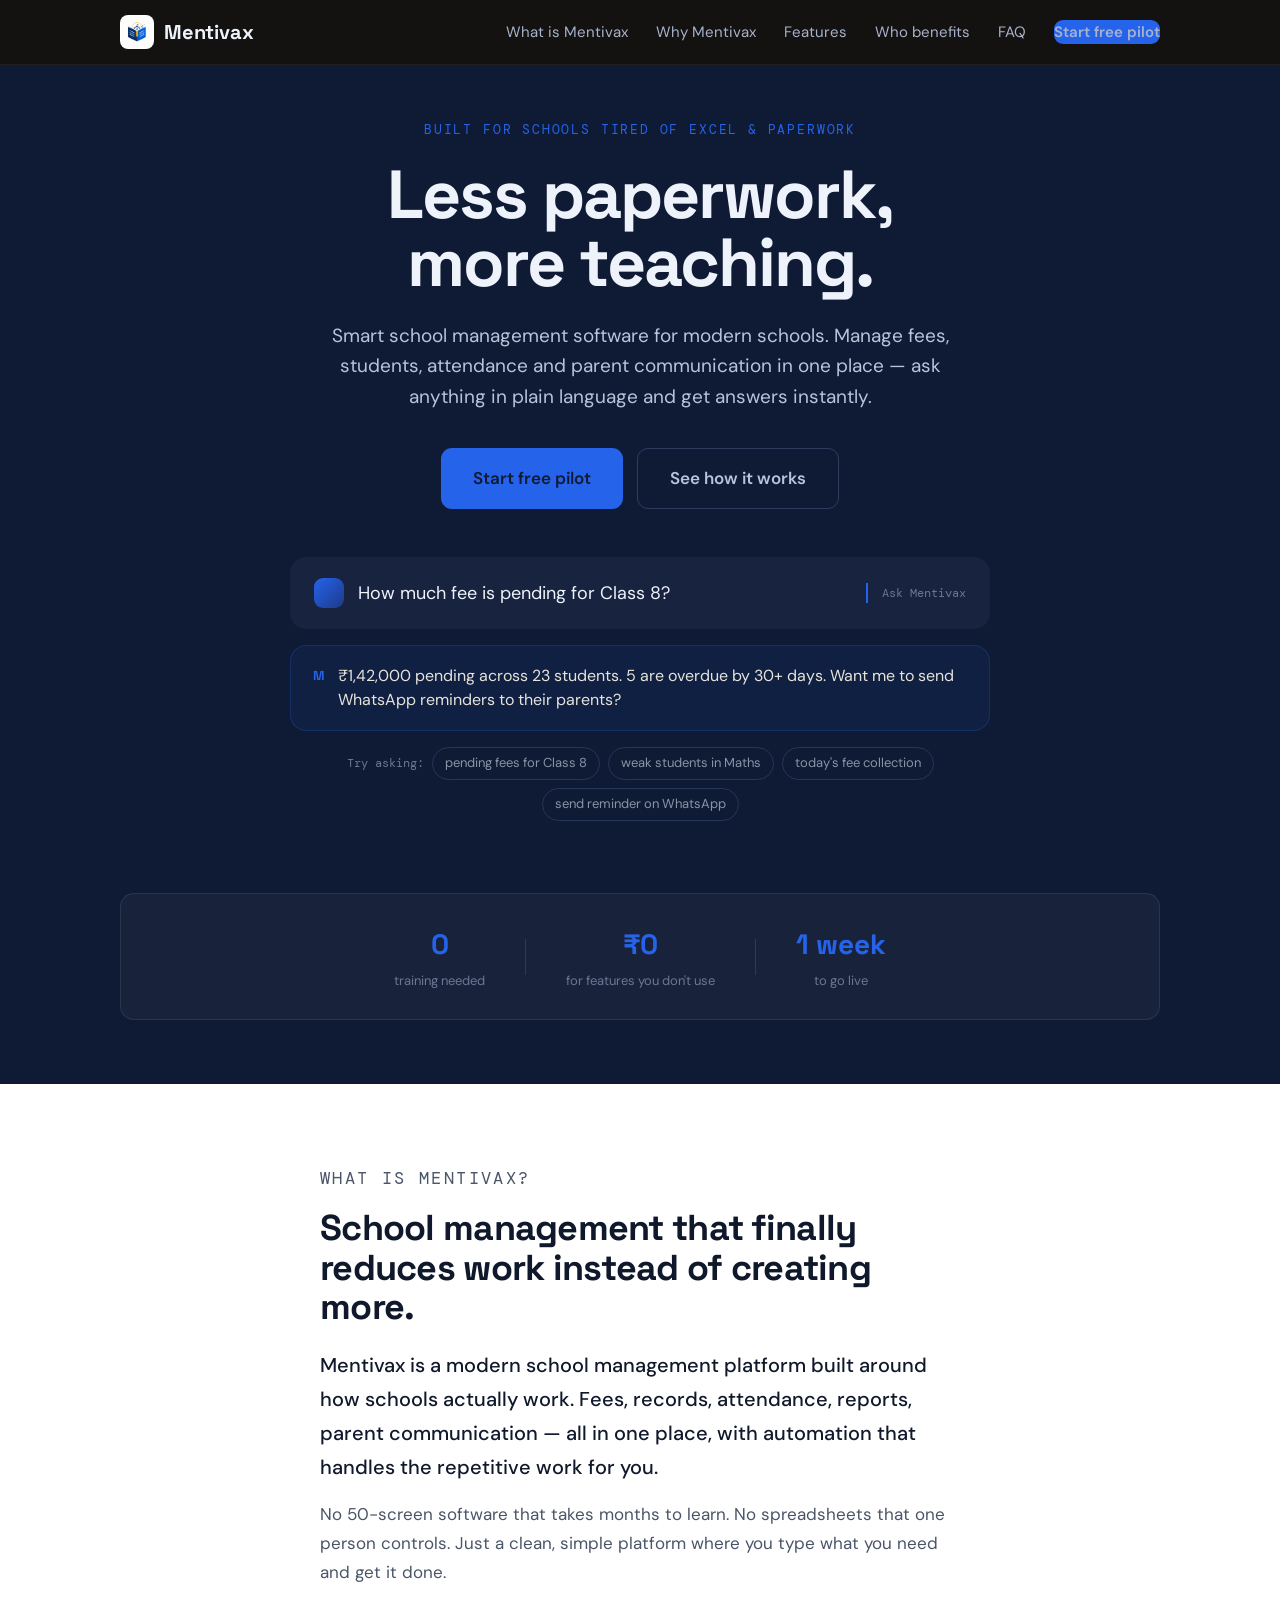
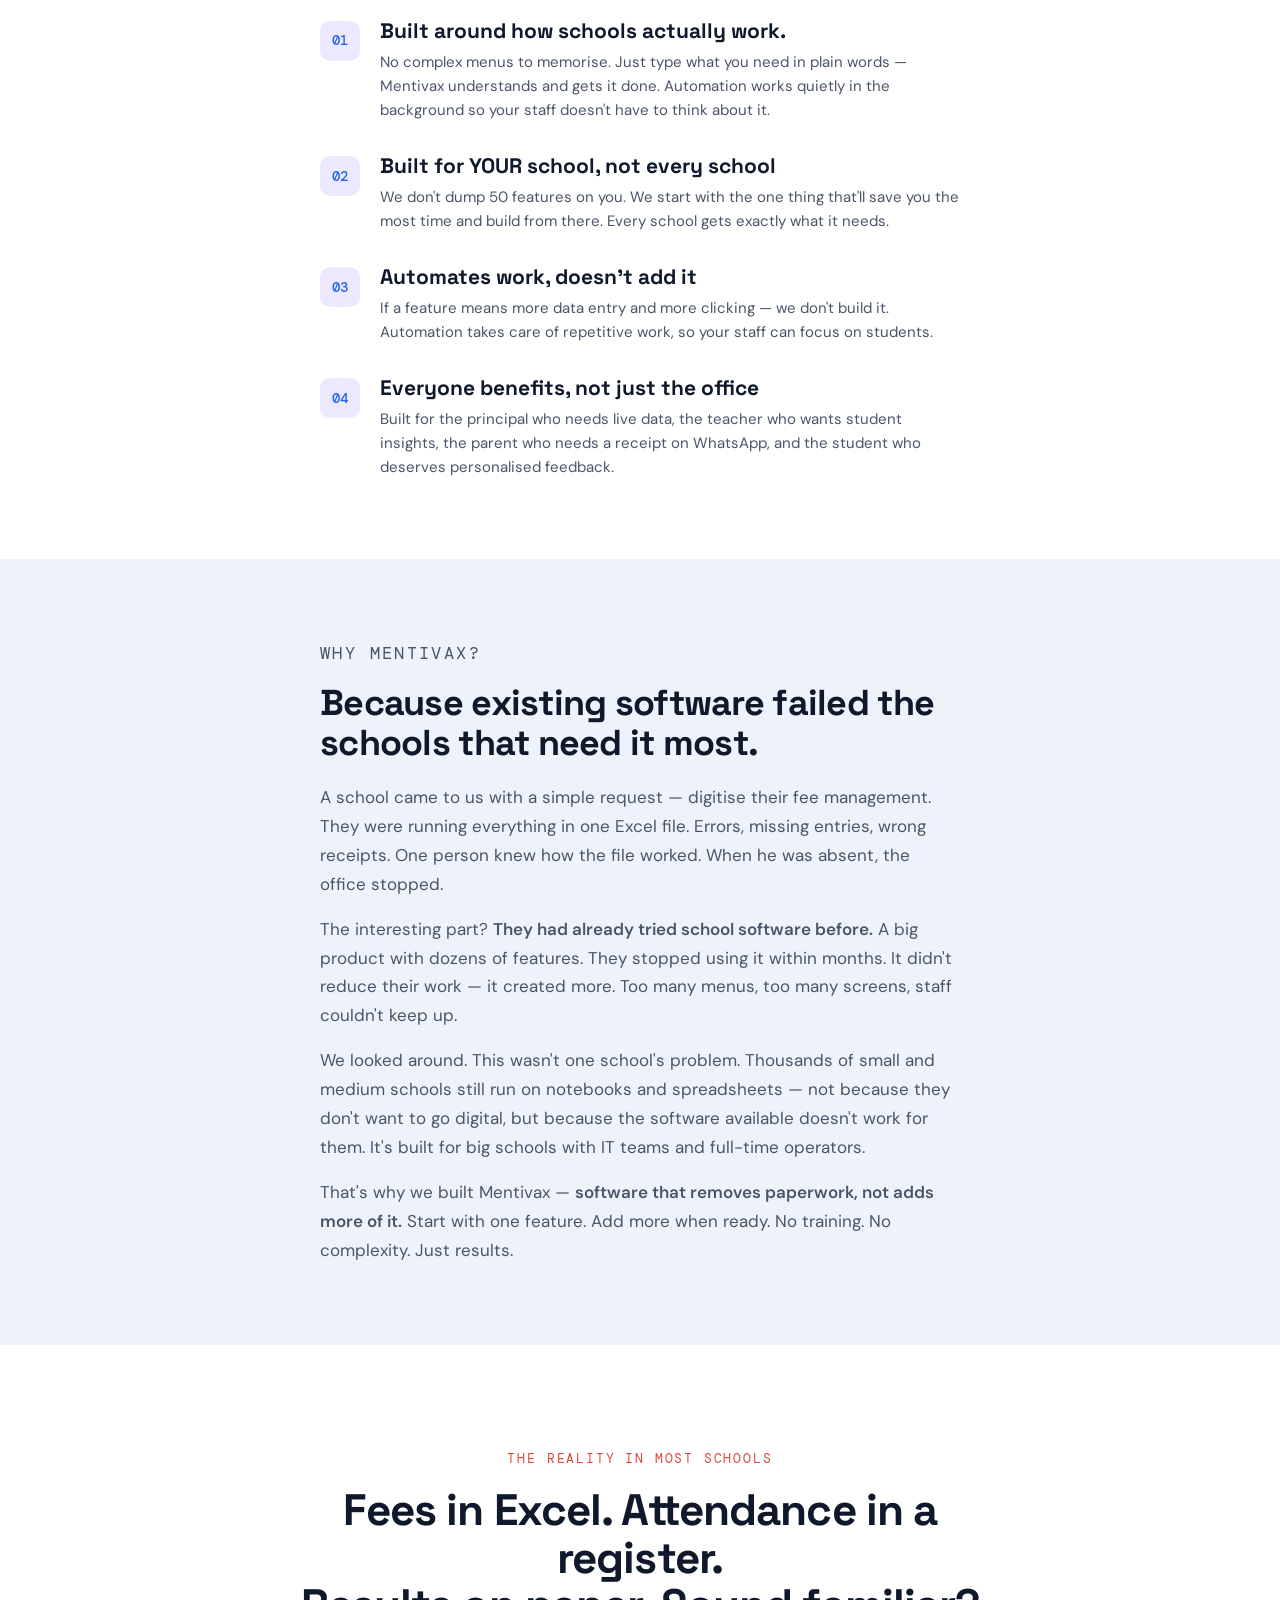
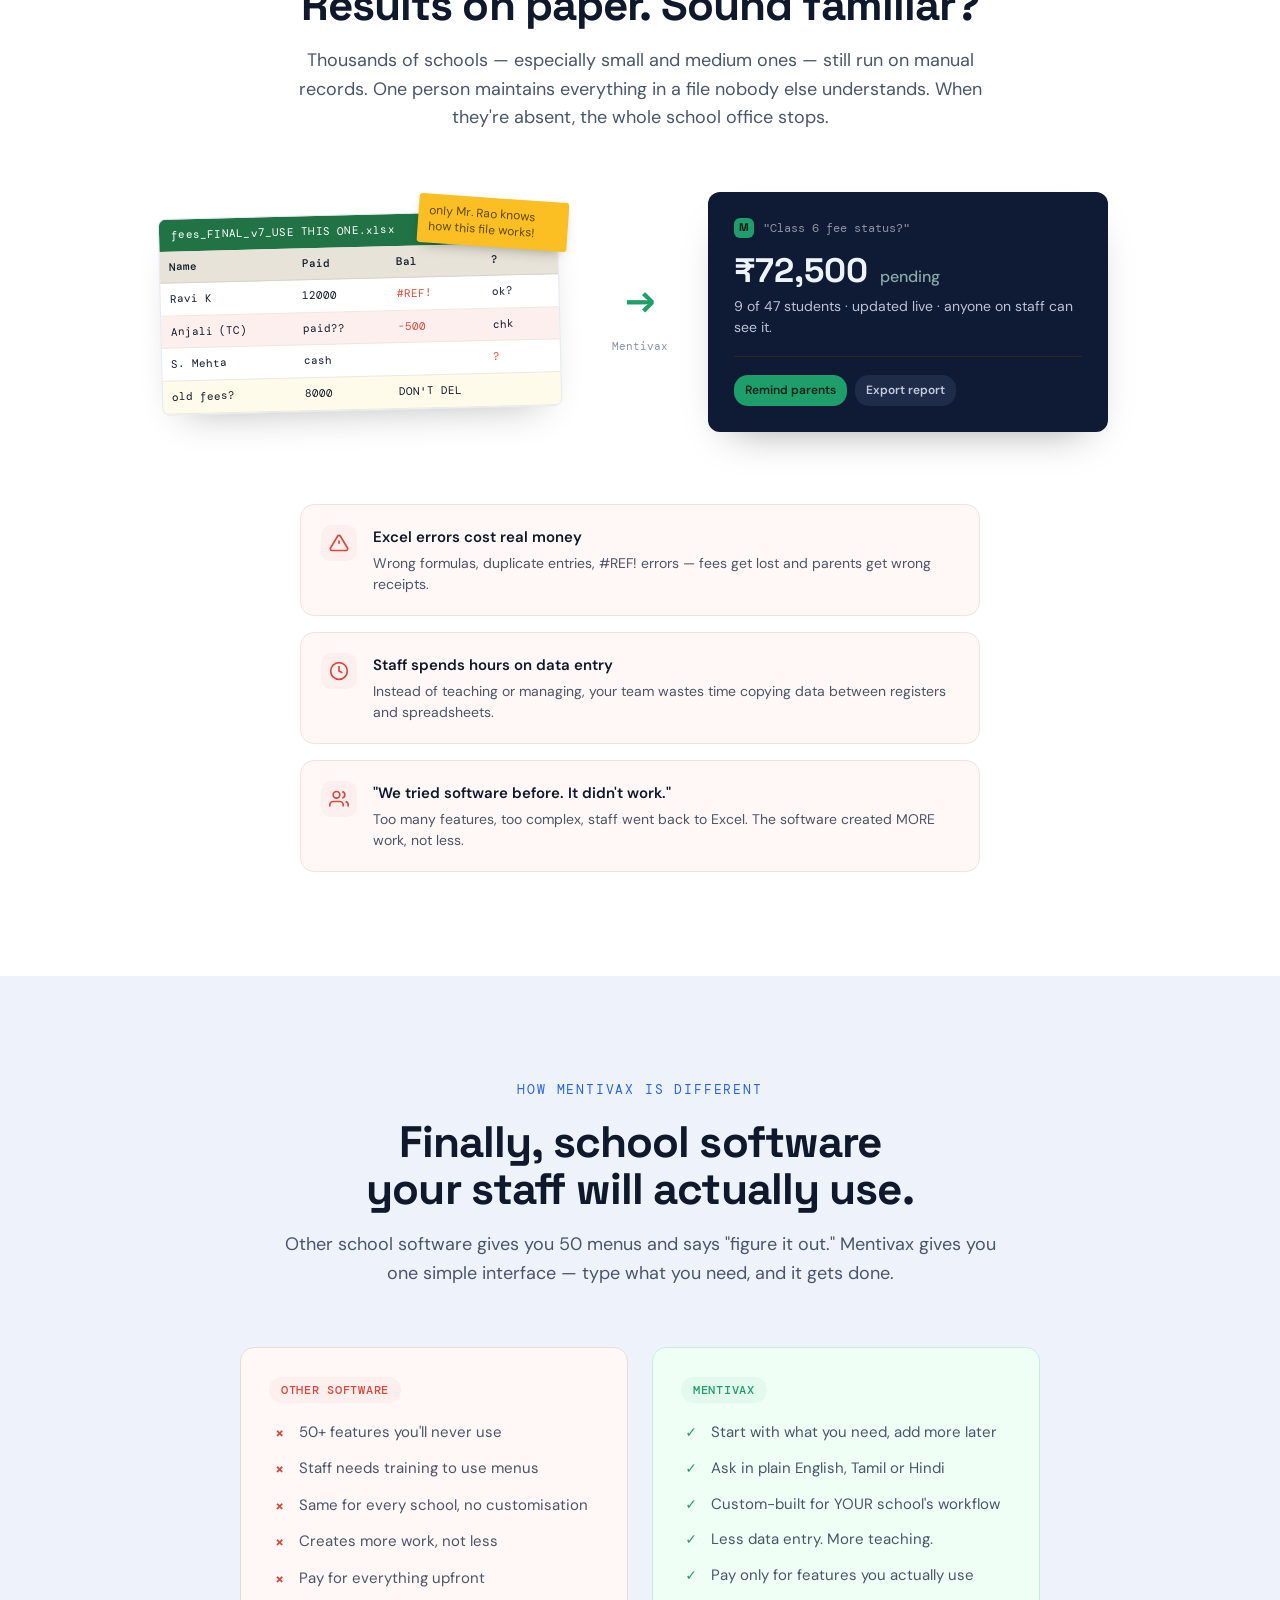
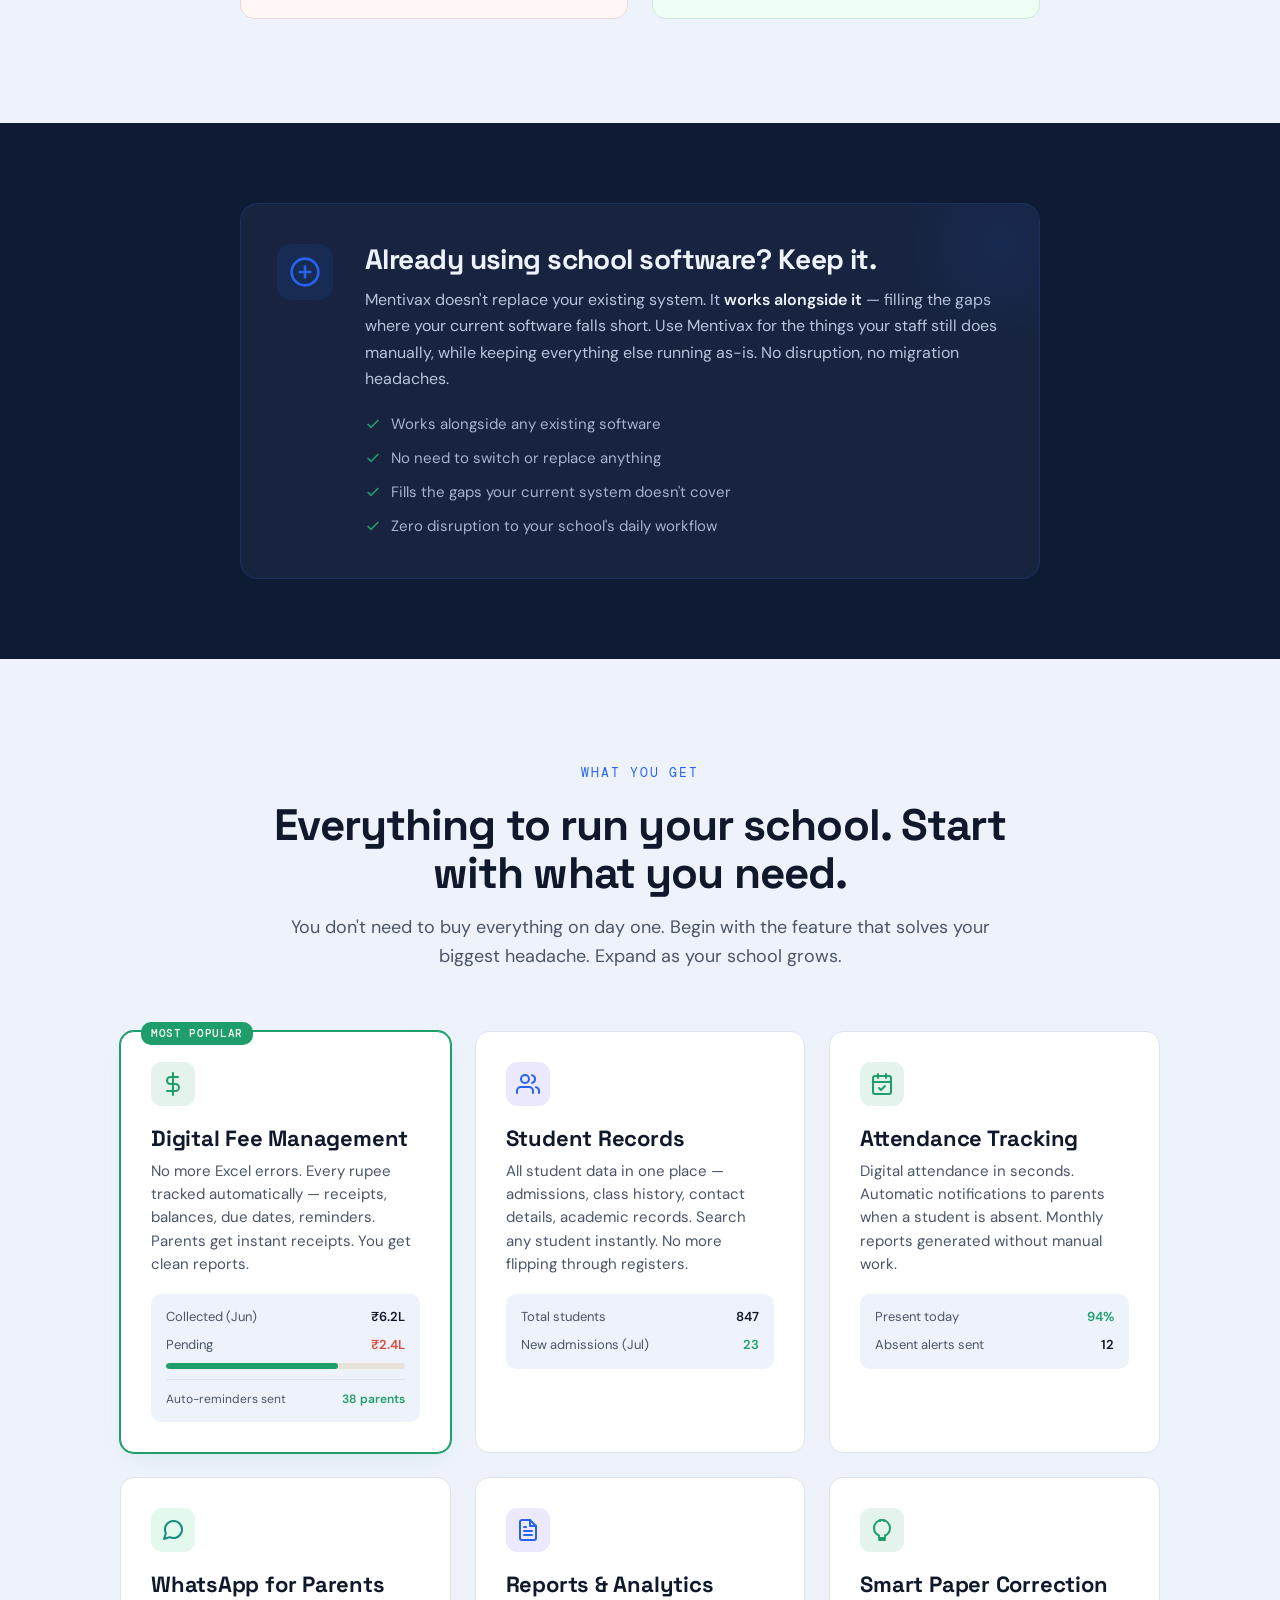
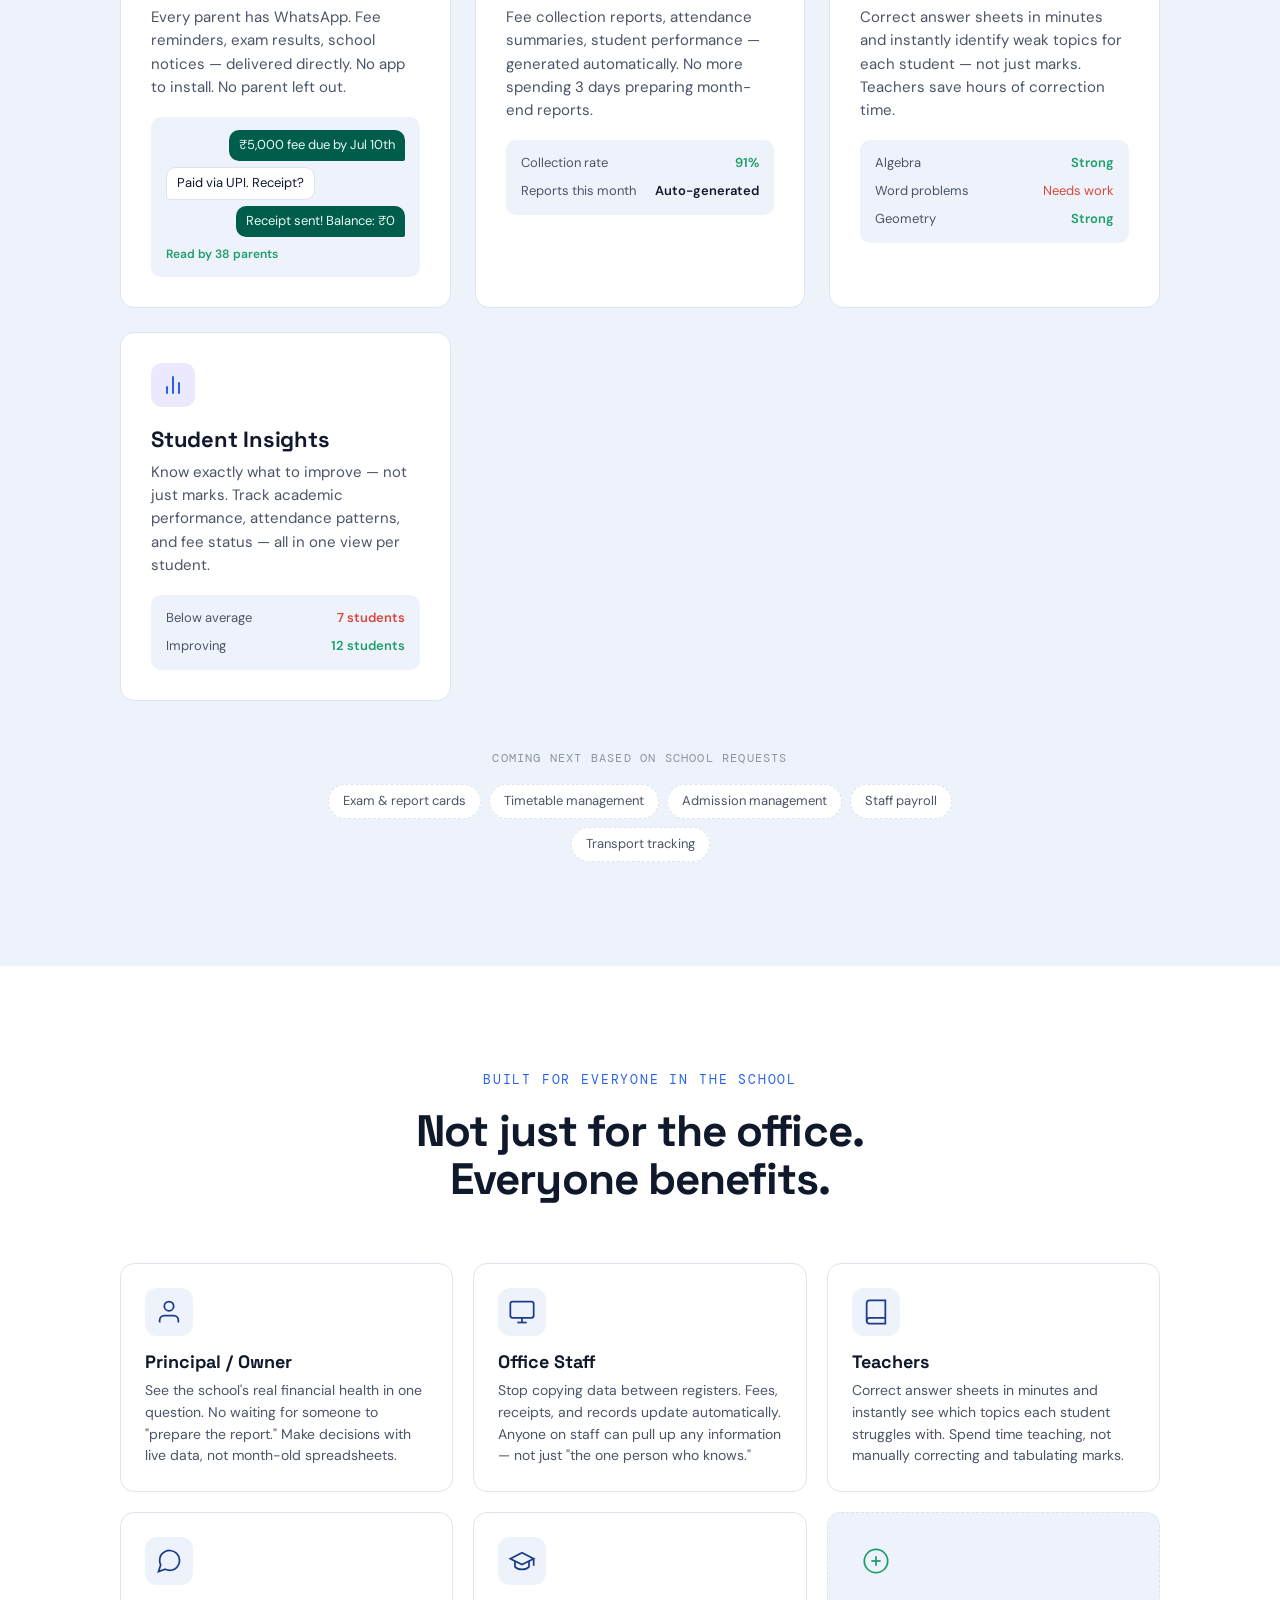
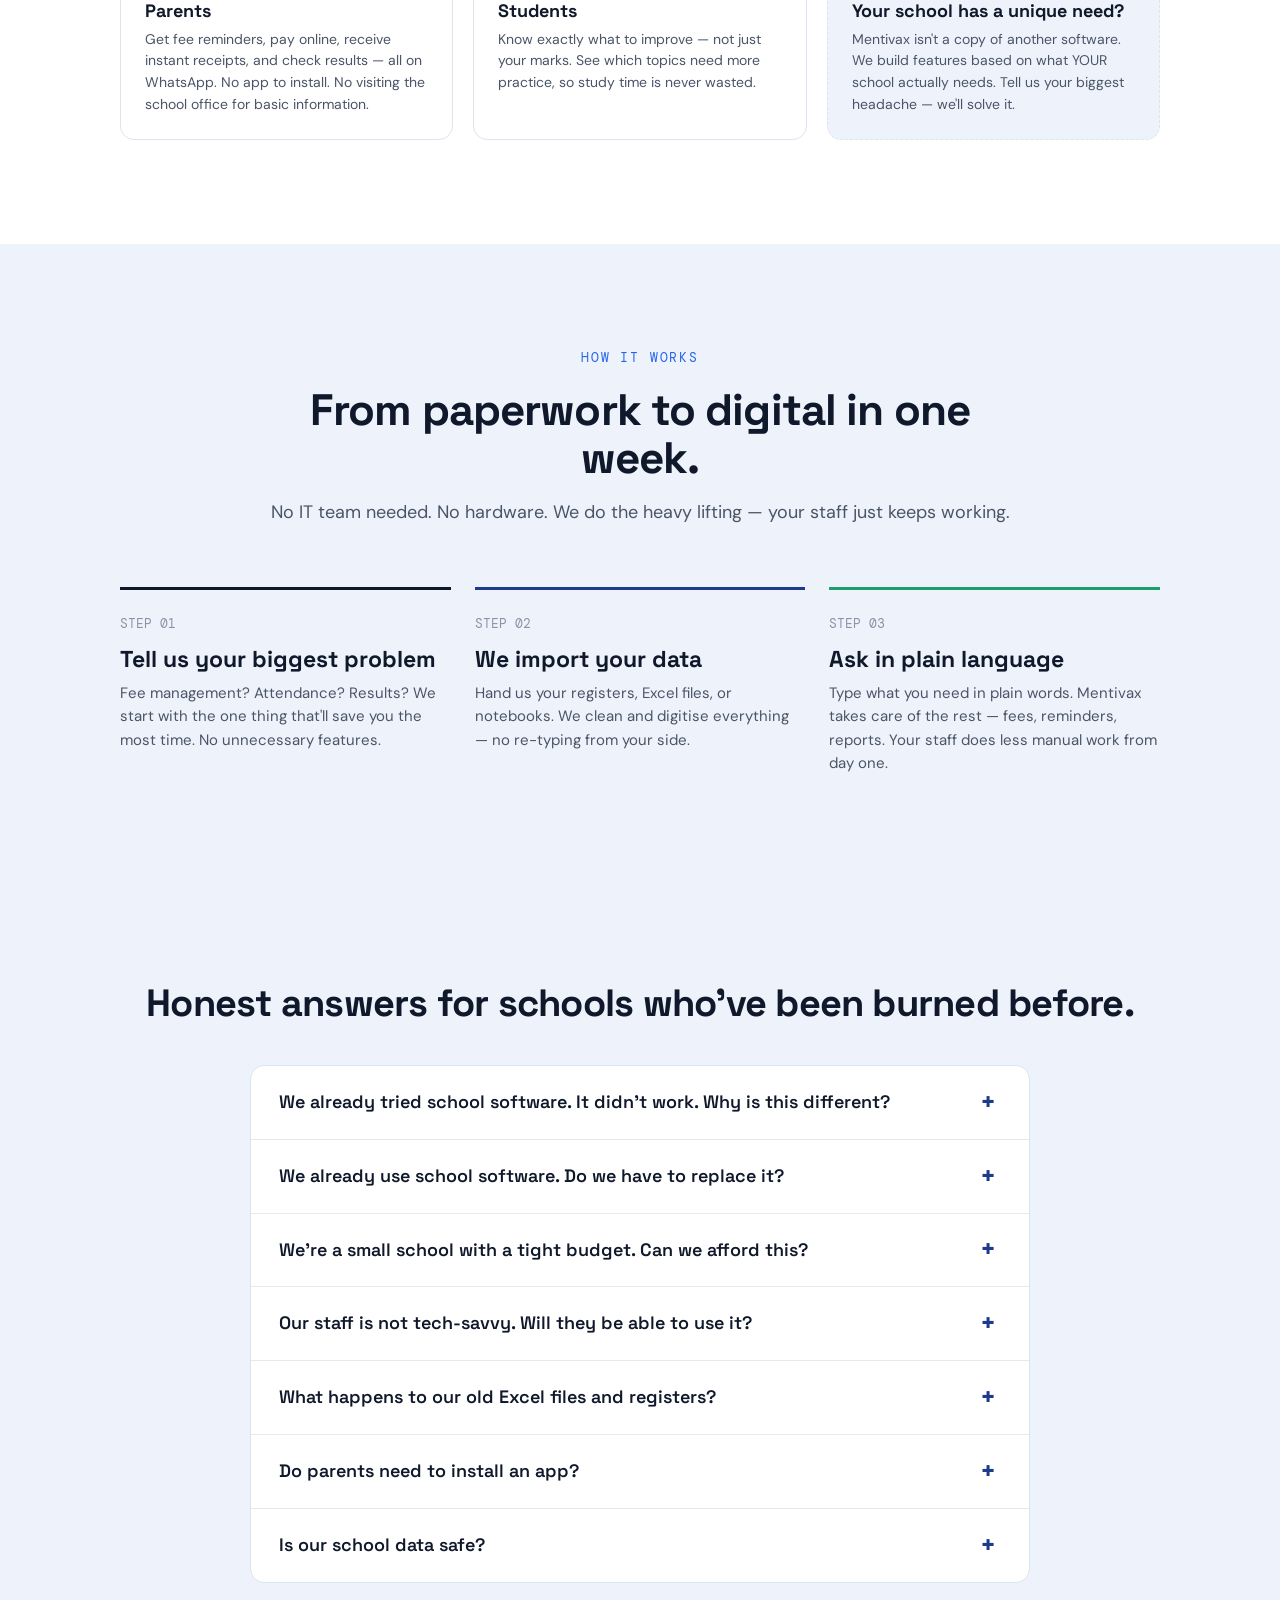
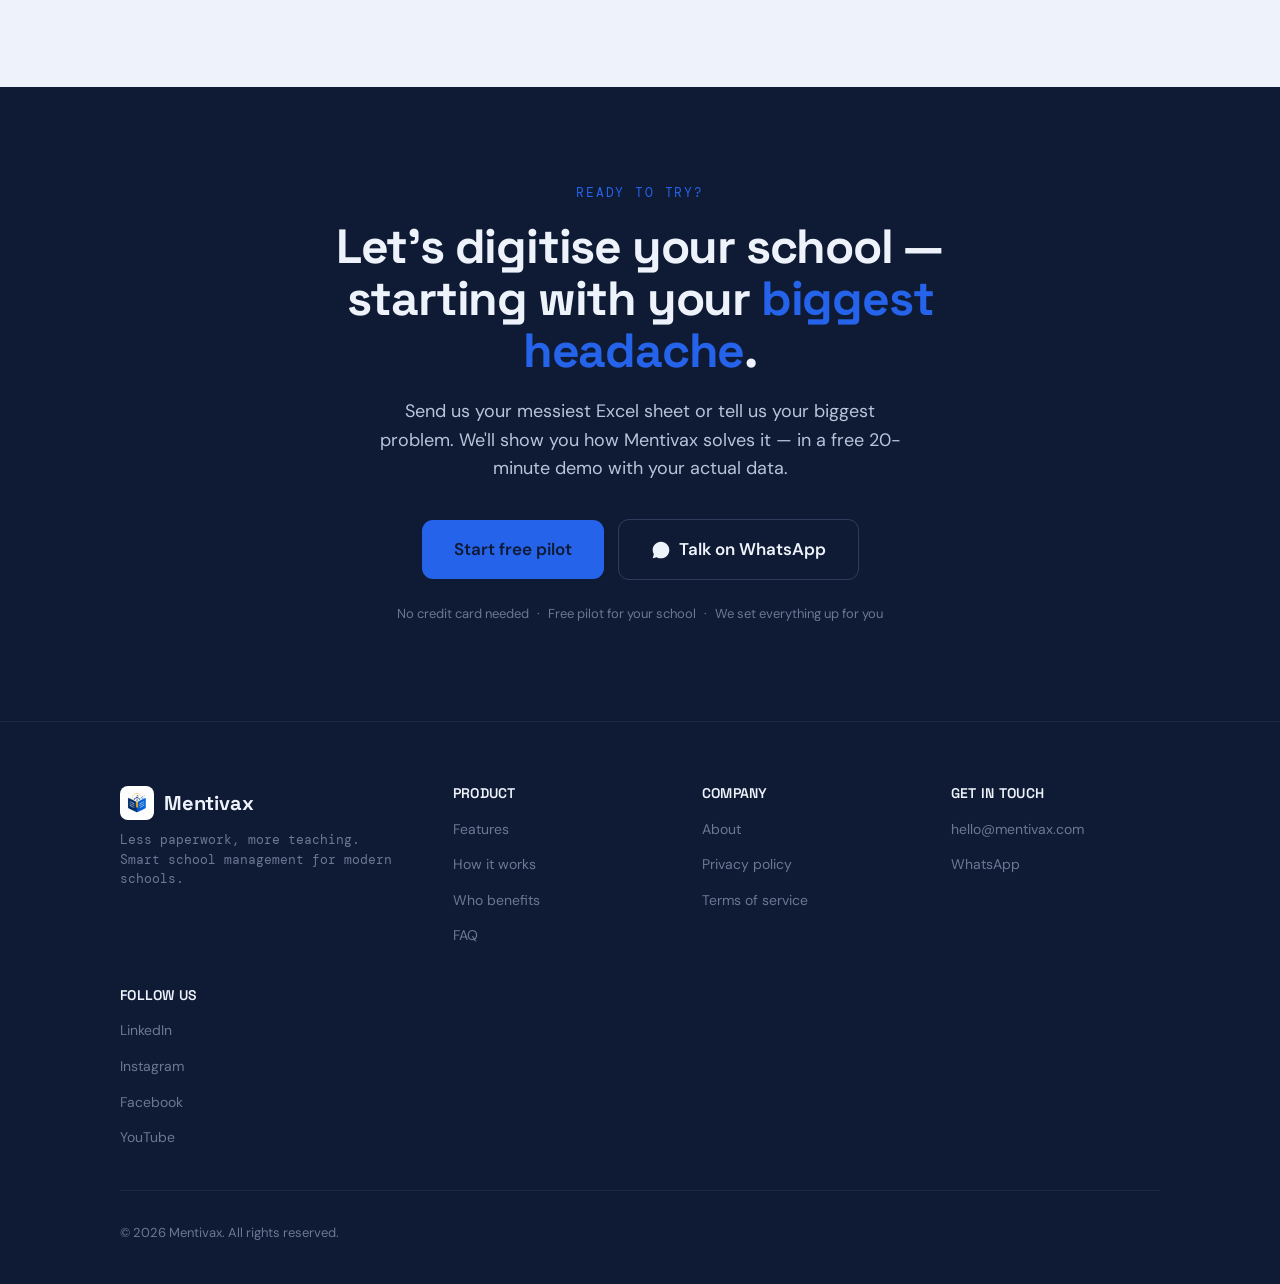
==== index.html @ 003d596d "Rebrand to blue/amber logo + "Less paperwork, more teaching" tagline - Add new open-book logo (heade" ====
<!DOCTYPE html>
<html lang="en">
<head>
  <!-- Google tag (gtag.js) -->
  <script async src="https://www.googletagmanager.com/gtag/js?id=G-EMW6KZXQJM"></script>
  <script>
    window.dataLayer = window.dataLayer || [];
    function gtag(){dataLayer.push(arguments);}
    gtag('js', new Date());

    gtag('config', 'G-EMW6KZXQJM');
  </script>
  <meta charset="utf-8">
  <meta name="viewport" content="width=device-width, initial-scale=1">
  <title>Mentivax — Less Paperwork, More Teaching | Smart School Management Software</title>
  <meta name="description" content="Mentivax is a school management platform designed for schools with 100–2,000 students. Manage fees, student records, attendance, reports and parent communication from one place — with smart automation that saves your staff hours every week.">
  <meta name="keywords" content="school management software, school fee management software, school management platform, digital school records, school ERP, WhatsApp school communication, school administration software, small school software, school fees tracking, student records management">
  <meta name="author" content="Mentivax">
  <meta name="robots" content="index, follow">
  <link rel="canonical" href="https://www.mentivax.com/">

  <!-- Open Graph -->
  <meta property="og:type" content="website">
  <meta property="og:url" content="https://www.mentivax.com/">
  <meta property="og:title" content="Mentivax — Less Paperwork, More Teaching">
  <meta property="og:description" content="Smart school management software for modern schools. Manage fees, records, attendance, reports and parent communication from one place — automation saves your staff hours every week.">
  <meta property="og:image" content="https://www.mentivax.com/images/og-image.png">
  <meta property="og:image:width" content="1200">
  <meta property="og:image:height" content="600">
  <meta property="og:site_name" content="Mentivax">
  <meta property="og:locale" content="en_US">

  <!-- Twitter Card -->
  <meta name="twitter:card" content="summary_large_image">
  <meta name="twitter:title" content="Mentivax — Less Paperwork, More Teaching">
  <meta name="twitter:description" content="Smart school management software for modern schools. Fees, records, attendance &amp; parent communication in one place.">
  <meta name="twitter:image" content="https://www.mentivax.com/images/og-image.png">

  <!-- Favicon -->
  <link rel="icon" type="image/svg+xml" href="/images/favicon.svg">
  <link rel="icon" type="image/png" sizes="32x32" href="/images/favicon-32.png">
  <link rel="apple-touch-icon" sizes="180x180" href="/images/apple-touch-icon.png">

  <!-- PWA -->
  <meta name="theme-color" content="#0F1B34">
  <link rel="manifest" href="/manifest.json">

  <!-- Preconnect to font CDN -->
  <link rel="preconnect" href="https://fonts.googleapis.com">
  <link rel="preconnect" href="https://fonts.gstatic.com" crossorigin>
  <link href="https://fonts.googleapis.com/css2?family=DM+Mono:wght@400;500&family=DM+Sans:wght@400;500;600;700&family=Space+Grotesk:wght@400;500;600;700&display=swap" rel="stylesheet">

  <!-- Styles -->
  <link rel="stylesheet" href="/css/style.css">

  <!-- Structured Data -->
  <script type="application/ld+json">
  {
    "@context": "https://schema.org",
    "@type": "SoftwareApplication",
    "name": "Mentivax",
    "description": "School management platform designed for growing schools. Manage fees, student records, attendance, reports and parent communication from one place with intelligent automation.",
    "applicationCategory": "EducationalApplication",
    "operatingSystem": "Web",
    "offers": {
      "@type": "Offer",
      "price": "0",
      "priceCurrency": "INR",
      "description": "Free pilot for your school"
    },
    "author": { "@id": "https://www.mentivax.com/#organization" },
    "publisher": { "@id": "https://www.mentivax.com/#organization" },
    "audience": {
      "@type": "EducationalAudience",
      "educationalRole": "administrator"
    },
    "featureList": [
      "Digital fee management",
      "Student records management",
      "Attendance tracking",
      "WhatsApp parent communication",
      "Reports and analytics",
      "Smart paper correction",
      "Student performance insights"
    ]
  }
  </script>
  <script type="application/ld+json">
  {
    "@context": "https://schema.org",
    "@type": "FAQPage",
    "mainEntity": [
      {
        "@type": "Question",
        "name": "We already tried school software before. It didn't work. Why is Mentivax different?",
        "acceptedAnswer": {
          "@type": "Answer",
          "text": "Most school software dumps 50 features on you and expects your staff to learn menus. Mentivax is built around simplicity — type what you need in plain words and get it done. No training manuals, no clicking through 10 screens. And you only pay for what you actually use."
        }
      },
      {
        "@type": "Question",
        "name": "We already use school software. Do we have to replace it?",
        "acceptedAnswer": {
          "@type": "Answer",
          "text": "No. Mentivax works alongside your existing software. You don't have to switch or replace anything. Mentivax fills the gaps — the tasks your staff still does manually, the reports that take hours, the reminders nobody sends on time. Zero disruption."
        }
      },
      {
        "@type": "Question",
        "name": "We are a small school with a low budget. Can we afford this?",
        "acceptedAnswer": {
          "@type": "Answer",
          "text": "Mentivax is built for small and medium schools. We don't charge for features you don't need. Start with just fee management, and add more only when you're ready. We'll work within your budget."
        }
      },
      {
        "@type": "Question",
        "name": "Our staff is not tech-savvy. Will they be able to use it?",
        "acceptedAnswer": {
          "@type": "Answer",
          "text": "If they can type a WhatsApp message, they can use Mentivax. There are no menus to memorise, no complex screens. Just type your question and get the answer. It's that simple."
        }
      },
      {
        "@type": "Question",
        "name": "What happens to our old Excel files and registers?",
        "acceptedAnswer": {
          "@type": "Answer",
          "text": "We import everything for you — fees, student records, marks. You don't re-type anything. Your old data is cleaned up and ready from day one."
        }
      },
      {
        "@type": "Question",
        "name": "Do parents need to install an app?",
        "acceptedAnswer": {
          "@type": "Answer",
          "text": "No. Parents receive everything — fee reminders, results, notices — directly on WhatsApp. No app download needed. Works on any phone."
        }
      },
      {
        "@type": "Question",
        "name": "Is our school data safe?",
        "acceptedAnswer": {
          "@type": "Answer",
          "text": "Yes. Your data is encrypted and backed up daily. Only your authorised staff can access it. It's far safer than an Excel file sitting on one person's laptop."
        }
      }
    ]
  }
  </script>
  <script type="application/ld+json">
  {
    "@context": "https://schema.org",
    "@type": "Organization",
    "@id": "https://www.mentivax.com/#organization",
    "name": "Mentivax",
    "alternateName": "Mentivax School Management",
    "legalName": "Mentivax",
    "url": "https://www.mentivax.com/",
    "logo": {
      "@type": "ImageObject",
      "url": "https://www.mentivax.com/images/icon-512.png",
      "width": 512,
      "height": 512
    },
    "image": "https://www.mentivax.com/images/og-image.png",
    "description": "Mentivax is a school management software company. Mentivax is not a medicine, drug or vaccine. It is a technology platform that helps schools manage fees, student records, attendance, reports and parent communication in one place with smart automation.",
    "email": "hello@mentivax.com",
    "foundingDate": "2025",
    "knowsAbout": [
      "School management software",
      "School fee management",
      "Student records management",
      "Education technology",
      "School administration"
    ],
    "areaServed": {
      "@type": "Country",
      "name": "India"
    },
    "contactPoint": {
      "@type": "ContactPoint",
      "email": "hello@mentivax.com",
      "contactType": "customer support",
      "availableLanguage": ["English", "Hindi", "Tamil"]
    },
    "sameAs": [
      "https://www.linkedin.com/company/mentivax/",
      "https://www.facebook.com/mentivax",
      "https://www.instagram.com/mentivax",
      "https://www.youtube.com/@mentivaxschools"
    ]
  }
  </script>
  <script type="application/ld+json">
  {
    "@context": "https://schema.org",
    "@type": "WebSite",
    "@id": "https://www.mentivax.com/#website",
    "url": "https://www.mentivax.com/",
    "name": "Mentivax",
    "description": "School management platform for growing schools — fees, records, attendance, reports and parent communication.",
    "publisher": { "@id": "https://www.mentivax.com/#organization" },
    "inLanguage": "en"
  }
  </script>
</head>
<body>
  <a href="#hero" class="skip-link">Skip to content</a>

  <!-- HEADER / NAV -->
  <header class="site-header" id="header">
    <div class="container header-inner">
      <a href="/" class="logo" aria-label="Mentivax home">
        <img src="/images/logo.png" alt="" class="logo-img" width="34" height="34" aria-hidden="true">
        <span class="logo-text">Mentivax</span>
      </a>
      <button class="mobile-menu-btn" id="menuBtn" aria-label="Open menu" aria-expanded="false" aria-controls="mainNav">
        <span></span><span></span><span></span>
      </button>
      <nav class="main-nav" id="mainNav" aria-label="Main navigation">
        <ul>
          <li><a href="#what-is-mentivax">What is Mentivax</a></li>
          <li><a href="#why-mentivax">Why Mentivax</a></li>
          <li><a href="#features">Features</a></li>
          <li><a href="#who-benefits">Who benefits</a></li>
          <li><a href="#faq">FAQ</a></li>
          <li><a href="#cta" class="btn btn-primary btn-sm">Start free pilot</a></li>
        </ul>
      </nav>
    </div>
  </header>

  <main>

    <!-- ==================== HERO ==================== -->
    <section class="hero" id="hero">
      <div class="container">
        <div class="hero-content">
          <p class="section-label hero-label">Built for schools tired of Excel &amp; paperwork</p>
          <h1 class="hero-title">Less paperwork,<br>more teaching.</h1>
          <p class="hero-subtitle">Smart school management software for modern schools. Manage fees, students, attendance and parent communication in one place — ask anything in plain language and get answers instantly.</p>
          <div class="hero-ctas">
            <a href="#cta" class="btn btn-primary btn-lg">Start free pilot</a>
            <a href="#what-is-mentivax" class="btn btn-outline-hero btn-lg">See how it works</a>
          </div>
        </div>

        <!-- Interactive Command Bar -->
        <div class="command-bar-wrap">
          <div class="command-bar" aria-live="polite">
            <span class="command-bar-icon" aria-hidden="true"></span>
            <span class="command-bar-text" id="commandQuestion"></span>
            <span class="command-bar-caret" aria-hidden="true"></span>
            <span class="command-bar-hint" aria-hidden="true">Ask Mentivax</span>
          </div>
          <div class="command-answer" aria-live="polite">
            <span class="command-answer-icon" aria-hidden="true">M</span>
            <span class="command-answer-text" id="commandAnswer"></span>
          </div>
          <div class="command-tags">
            <span class="command-tags-label">Try asking:</span>
            <span class="tag">pending fees for Class 8</span>
            <span class="tag">weak students in Maths</span>
            <span class="tag">today's fee collection</span>
            <span class="tag">send reminder on WhatsApp</span>
          </div>
        </div>

        <!-- Trust Indicators -->
        <div class="trust-bar">
          <div class="trust-item">
            <span class="trust-number">0</span>
            <span class="trust-label">training needed</span>
          </div>
          <div class="trust-divider"></div>
          <div class="trust-item">
            <span class="trust-number">&#8377;0</span>
            <span class="trust-label">for features you don't use</span>
          </div>
          <div class="trust-divider"></div>
          <div class="trust-item">
            <span class="trust-number">1 week</span>
            <span class="trust-label">to go live</span>
          </div>
        </div>
      </div>
    </section>

    <!-- ==================== WHAT IS MENTIVAX ==================== -->
    <section class="about-section" id="what-is-mentivax">
      <div class="container about-container">
        <div class="about-block reveal">
          <p class="section-label">What is Mentivax?</p>
          <h2 class="about-heading">School management that finally reduces work instead of creating more.</h2>
          <p class="about-lead">Mentivax is a modern school management platform built around how schools actually work. Fees, records, attendance, reports, parent communication — all in one place, with automation that handles the repetitive work for you.</p>
          <p>No 50-screen software that takes months to learn. No spreadsheets that one person controls. Just a clean, simple platform where you type what you need and get it done.</p>

          <div class="about-principles">
            <div class="principle">
              <div class="principle-number">01</div>
              <div>
                <h3>Built around how schools actually work.</h3>
                <p>No complex menus to memorise. Just type what you need in plain words — Mentivax understands and gets it done. Automation works quietly in the background so your staff doesn't have to think about it.</p>
              </div>
            </div>
            <div class="principle">
              <div class="principle-number">02</div>
              <div>
                <h3>Built for YOUR school, not every school</h3>
                <p>We don't dump 50 features on you. We start with the one thing that'll save you the most time and build from there. Every school gets exactly what it needs.</p>
              </div>
            </div>
            <div class="principle">
              <div class="principle-number">03</div>
              <div>
                <h3>Automates work, doesn't add it</h3>
                <p>If a feature means more data entry and more clicking — we don't build it. Automation takes care of repetitive work, so your staff can focus on students.</p>
              </div>
            </div>
            <div class="principle">
              <div class="principle-number">04</div>
              <div>
                <h3>Everyone benefits, not just the office</h3>
                <p>Built for the principal who needs live data, the teacher who wants student insights, the parent who needs a receipt on WhatsApp, and the student who deserves personalised feedback.</p>
              </div>
            </div>
          </div>
        </div>
      </div>
    </section>

    <!-- ==================== WHY MENTIVAX ==================== -->
    <section class="why-mentivax" id="why-mentivax">
      <div class="container about-container">
        <div class="about-block reveal">
          <p class="section-label section-label--red">Why Mentivax?</p>
          <h2 class="about-heading">Because existing software failed the schools that need it most.</h2>
          <p>A school came to us with a simple request — digitise their fee management. They were running everything in one Excel file. Errors, missing entries, wrong receipts. One person knew how the file worked. When he was absent, the office stopped.</p>
          <p>The interesting part? <strong>They had already tried school software before.</strong> A big product with dozens of features. They stopped using it within months. It didn't reduce their work — it created more. Too many menus, too many screens, staff couldn't keep up.</p>
          <p>We looked around. This wasn't one school's problem. Thousands of small and medium schools still run on notebooks and spreadsheets — not because they don't want to go digital, but because the software available doesn't work for them. It's built for big schools with IT teams and full-time operators.</p>
          <p>That's why we built Mentivax — <strong>software that removes paperwork, not adds more of it.</strong> Start with one feature. Add more when ready. No training. No complexity. Just results.</p>
        </div>
      </div>
    </section>

    <!-- ==================== PROBLEM ==================== -->
    <section class="problem" id="problem">
      <div class="container">
        <div class="section-header">
          <p class="section-label section-label--red">The reality in most schools</p>
          <h2 class="section-title">Fees in Excel. Attendance in a register.<br class="hide-mobile"> Results on paper. Sound familiar?</h2>
          <p class="section-desc">Thousands of schools — especially small and medium ones — still run on manual records. One person maintains everything in a file nobody else understands. When they're absent, the whole school office stops.</p>
        </div>

        <div class="problem-comparison">
          <!-- Before: Messy spreadsheet -->
          <div class="problem-before">
            <div class="spreadsheet">
              <div class="spreadsheet-header">fees_FINAL_v7_USE THIS ONE.xlsx</div>
              <div class="spreadsheet-grid">
                <div class="spreadsheet-row spreadsheet-row--head">
                  <span>Name</span><span>Paid</span><span>Bal</span><span>?</span>
                </div>
                <div class="spreadsheet-row">
                  <span>Ravi K</span><span>12000</span><span class="text-red">#REF!</span><span>ok?</span>
                </div>
                <div class="spreadsheet-row spreadsheet-row--error">
                  <span>Anjali (TC)</span><span>paid??</span><span class="text-red">-500</span><span>chk</span>
                </div>
                <div class="spreadsheet-row">
                  <span>S. Mehta</span><span>cash</span><span></span><span class="text-red">?</span>
                </div>
                <div class="spreadsheet-row spreadsheet-row--warn">
                  <span>old fees?</span><span>8000</span><span>DON'T DEL</span><span></span>
                </div>
              </div>
            </div>
            <div class="sticky-note" aria-hidden="true">only Mr.&nbsp;Rao knows how this file works!</div>
          </div>

          <!-- Arrow -->
          <div class="problem-arrow" aria-hidden="true">
            <span class="arrow-icon">&rarr;</span>
            <span class="arrow-label">Mentivax</span>
          </div>

          <!-- After: Mentivax -->
          <div class="problem-after">
            <div class="mentivax-card">
              <div class="mentivax-card-q">
                <span class="mentivax-card-icon" aria-hidden="true">M</span>
                <span>"Class 6 fee status?"</span>
              </div>
              <div class="mentivax-card-amount">
                <span class="amount">&#8377;72,500</span>
                <span class="amount-label">pending</span>
              </div>
              <p class="mentivax-card-meta">9 of 47 students &middot; updated live &middot; anyone on staff can see it.</p>
              <hr class="mentivax-card-divider">
              <div class="mentivax-card-actions">
                <span class="btn btn-green btn-xs">Remind parents</span>
                <span class="btn btn-ghost btn-xs">Export report</span>
              </div>
            </div>
          </div>
        </div>

        <!-- Pain points -->
        <div class="pain-points">
          <div class="pain-point reveal">
            <span class="pain-icon" aria-hidden="true">
              <svg width="20" height="20" viewBox="0 0 24 24" fill="none" stroke="currentColor" stroke-width="2"><path d="M10.29 3.86L1.82 18a2 2 0 001.71 3h16.94a2 2 0 001.71-3L13.71 3.86a2 2 0 00-3.42 0z"/><line x1="12" y1="9" x2="12" y2="13"/><line x1="12" y1="17" x2="12.01" y2="17"/></svg>
            </span>
            <div>
              <strong>Excel errors cost real money</strong>
              <p>Wrong formulas, duplicate entries, #REF! errors — fees get lost and parents get wrong receipts.</p>
            </div>
          </div>
          <div class="pain-point reveal">
            <span class="pain-icon" aria-hidden="true">
              <svg width="20" height="20" viewBox="0 0 24 24" fill="none" stroke="currentColor" stroke-width="2"><circle cx="12" cy="12" r="10"/><polyline points="12 6 12 12 16 14"/></svg>
            </span>
            <div>
              <strong>Staff spends hours on data entry</strong>
              <p>Instead of teaching or managing, your team wastes time copying data between registers and spreadsheets.</p>
            </div>
          </div>
          <div class="pain-point reveal">
            <span class="pain-icon" aria-hidden="true">
              <svg width="20" height="20" viewBox="0 0 24 24" fill="none" stroke="currentColor" stroke-width="2"><path d="M17 21v-2a4 4 0 00-4-4H5a4 4 0 00-4 4v2"/><circle cx="9" cy="7" r="4"/><path d="M23 21v-2a4 4 0 00-3-3.87"/><path d="M16 3.13a4 4 0 010 7.75"/></svg>
            </span>
            <div>
              <strong>"We tried software before. It didn't work."</strong>
              <p>Too many features, too complex, staff went back to Excel. The software created MORE work, not less.</p>
            </div>
          </div>
        </div>
      </div>
    </section>

    <!-- ==================== WHY DIFFERENT ==================== -->
    <section class="why-different" id="why-different">
      <div class="container">
        <div class="section-header">
          <p class="section-label">How Mentivax is different</p>
          <h2 class="section-title">Finally, school software<br class="hide-mobile"> your staff will actually use.</h2>
          <p class="section-desc">Other school software gives you 50 menus and says "figure it out." Mentivax gives you one simple interface — type what you need, and it gets done.</p>
        </div>

        <div class="diff-grid">
          <div class="diff-card diff-card--old reveal">
            <div class="diff-card-header">
              <span class="diff-badge diff-badge--red">Other software</span>
            </div>
            <ul class="diff-list">
              <li>
                <span class="diff-x" aria-hidden="true">&times;</span>
                50+ features you'll never use
              </li>
              <li>
                <span class="diff-x" aria-hidden="true">&times;</span>
                Staff needs training to use menus
              </li>
              <li>
                <span class="diff-x" aria-hidden="true">&times;</span>
                Same for every school, no customisation
              </li>
              <li>
                <span class="diff-x" aria-hidden="true">&times;</span>
                Creates more work, not less
              </li>
              <li>
                <span class="diff-x" aria-hidden="true">&times;</span>
                Pay for everything upfront
              </li>
            </ul>
          </div>
          <div class="diff-card diff-card--new reveal">
            <div class="diff-card-header">
              <span class="diff-badge diff-badge--green">Mentivax</span>
            </div>
            <ul class="diff-list">
              <li>
                <span class="diff-check" aria-hidden="true">&#10003;</span>
                Start with what you need, add more later
              </li>
              <li>
                <span class="diff-check" aria-hidden="true">&#10003;</span>
                Ask in plain English, Tamil or Hindi
              </li>
              <li>
                <span class="diff-check" aria-hidden="true">&#10003;</span>
                Custom-built for YOUR school's workflow
              </li>
              <li>
                <span class="diff-check" aria-hidden="true">&#10003;</span>
                Less data entry. More teaching.
              </li>
              <li>
                <span class="diff-check" aria-hidden="true">&#10003;</span>
                Pay only for features you actually use
              </li>
            </ul>
          </div>
        </div>
      </div>
    </section>

    <!-- ==================== WORKS WITH EXISTING SOFTWARE ==================== -->
    <section class="compat-banner" id="compatibility">
      <div class="container">
        <div class="compat-card reveal">
          <div class="compat-icon" aria-hidden="true">
            <svg width="32" height="32" viewBox="0 0 24 24" fill="none" stroke="currentColor" stroke-width="2" stroke-linecap="round" stroke-linejoin="round"><path d="M12 22c5.523 0 10-4.477 10-10S17.523 2 12 2 2 6.477 2 12s4.477 10 10 10z"/><path d="M8 12h8"/><path d="M12 8v8"/></svg>
          </div>
          <div class="compat-content">
            <h2 class="compat-title">Already using school software? Keep it.</h2>
            <p class="compat-desc">Mentivax doesn't replace your existing system. It <strong>works alongside it</strong> — filling the gaps where your current software falls short. Use Mentivax for the things your staff still does manually, while keeping everything else running as-is. No disruption, no migration headaches.</p>
            <div class="compat-points">
              <span class="compat-point">
                <svg width="16" height="16" viewBox="0 0 24 24" fill="none" stroke="currentColor" stroke-width="2.5"><polyline points="20 6 9 17 4 12"/></svg>
                Works alongside any existing software
              </span>
              <span class="compat-point">
                <svg width="16" height="16" viewBox="0 0 24 24" fill="none" stroke="currentColor" stroke-width="2.5"><polyline points="20 6 9 17 4 12"/></svg>
                No need to switch or replace anything
              </span>
              <span class="compat-point">
                <svg width="16" height="16" viewBox="0 0 24 24" fill="none" stroke="currentColor" stroke-width="2.5"><polyline points="20 6 9 17 4 12"/></svg>
                Fills the gaps your current system doesn't cover
              </span>
              <span class="compat-point">
                <svg width="16" height="16" viewBox="0 0 24 24" fill="none" stroke="currentColor" stroke-width="2.5"><polyline points="20 6 9 17 4 12"/></svg>
                Zero disruption to your school's daily workflow
              </span>
            </div>
          </div>
        </div>
      </div>
    </section>

    <!-- ==================== FEATURES ==================== -->
    <section class="features" id="features">
      <div class="container">
        <div class="section-header">
          <p class="section-label">What you get</p>
          <h2 class="section-title">Everything to run your school. Start with what you need.</h2>
          <p class="section-desc">You don't need to buy everything on day one. Begin with the feature that solves your biggest headache. Expand as your school grows.</p>
        </div>

        <div class="features-grid features-grid--full">
          <!-- Fee Management — PRIMARY -->
          <article class="feature-card feature-card--highlight reveal">
            <div class="feature-badge">Most popular</div>
            <div class="feature-icon feature-icon--green" aria-hidden="true">
              <svg width="24" height="24" viewBox="0 0 24 24" fill="none" stroke="currentColor" stroke-width="2" stroke-linecap="round" stroke-linejoin="round"><line x1="12" y1="1" x2="12" y2="23"/><path d="M17 5H9.5a3.5 3.5 0 000 7h5a3.5 3.5 0 010 7H6"/></svg>
            </div>
            <h3 class="feature-title">Digital Fee Management</h3>
            <p class="feature-desc">No more Excel errors. Every rupee tracked automatically — receipts, balances, due dates, reminders. Parents get instant receipts. You get clean reports.</p>
            <div class="feature-demo">
              <div class="feature-demo-row">
                <span>Collected (Jun)</span><span class="fw-600">&#8377;6.2L</span>
              </div>
              <div class="feature-demo-row">
                <span>Pending</span><span class="text-red fw-600">&#8377;2.4L</span>
              </div>
              <div class="progress-bar">
                <div class="progress-bar-fill" style="--progress: 72%"></div>
              </div>
              <div class="feature-demo-row feature-demo-row--small">
                <span>Auto-reminders sent</span><span class="text-green">38 parents</span>
              </div>
            </div>
          </article>

          <!-- Student Records -->
          <article class="feature-card reveal">
            <div class="feature-icon feature-icon--purple" aria-hidden="true">
              <svg width="24" height="24" viewBox="0 0 24 24" fill="none" stroke="currentColor" stroke-width="2" stroke-linecap="round" stroke-linejoin="round"><path d="M17 21v-2a4 4 0 00-4-4H5a4 4 0 00-4 4v2"/><circle cx="9" cy="7" r="4"/><path d="M23 21v-2a4 4 0 00-3-3.87"/><path d="M16 3.13a4 4 0 010 7.75"/></svg>
            </div>
            <h3 class="feature-title">Student Records</h3>
            <p class="feature-desc">All student data in one place — admissions, class history, contact details, academic records. Search any student instantly. No more flipping through registers.</p>
            <div class="feature-demo">
              <div class="feature-demo-row">
                <span>Total students</span><span class="fw-600">847</span>
              </div>
              <div class="feature-demo-row">
                <span>New admissions (Jul)</span><span class="text-green">23</span>
              </div>
            </div>
          </article>

          <!-- Attendance -->
          <article class="feature-card reveal">
            <div class="feature-icon feature-icon--green" aria-hidden="true">
              <svg width="24" height="24" viewBox="0 0 24 24" fill="none" stroke="currentColor" stroke-width="2" stroke-linecap="round" stroke-linejoin="round"><rect x="3" y="4" width="18" height="18" rx="2" ry="2"/><line x1="16" y1="2" x2="16" y2="6"/><line x1="8" y1="2" x2="8" y2="6"/><line x1="3" y1="10" x2="21" y2="10"/><path d="M9 16l2 2 4-4"/></svg>
            </div>
            <h3 class="feature-title">Attendance Tracking</h3>
            <p class="feature-desc">Digital attendance in seconds. Automatic notifications to parents when a student is absent. Monthly reports generated without manual work.</p>
            <div class="feature-demo">
              <div class="feature-demo-row">
                <span>Present today</span><span class="text-green fw-600">94%</span>
              </div>
              <div class="feature-demo-row">
                <span>Absent alerts sent</span><span class="fw-600">12</span>
              </div>
            </div>
          </article>

          <!-- WhatsApp -->
          <article class="feature-card reveal">
            <div class="feature-icon feature-icon--wa" aria-hidden="true">
              <svg width="24" height="24" viewBox="0 0 24 24" fill="none" stroke="currentColor" stroke-width="2" stroke-linecap="round" stroke-linejoin="round"><path d="M21 11.5a8.38 8.38 0 0 1-.9 3.8 8.5 8.5 0 0 1-7.6 4.7 8.38 8.38 0 0 1-3.8-.9L3 21l1.9-5.7a8.38 8.38 0 0 1-.9-3.8 8.5 8.5 0 0 1 4.7-7.6 8.38 8.38 0 0 1 3.8-.9h.5a8.48 8.48 0 0 1 8 8v.5z"/></svg>
            </div>
            <h3 class="feature-title">WhatsApp for Parents</h3>
            <p class="feature-desc">Every parent has WhatsApp. Fee reminders, exam results, school notices — delivered directly. No app to install. No parent left out.</p>
            <div class="feature-demo feature-demo--chat">
              <span class="chat-bubble">&#8377;5,000 fee due by Jul 10th</span>
              <span class="chat-bubble chat-bubble--reply">Paid via UPI. Receipt?</span>
              <span class="chat-bubble chat-bubble--bot">Receipt sent! Balance: &#8377;0</span>
              <span class="chat-status">Read by 38 parents</span>
            </div>
          </article>

          <!-- Reports -->
          <article class="feature-card reveal">
            <div class="feature-icon feature-icon--purple" aria-hidden="true">
              <svg width="24" height="24" viewBox="0 0 24 24" fill="none" stroke="currentColor" stroke-width="2" stroke-linecap="round" stroke-linejoin="round"><path d="M14 2H6a2 2 0 00-2 2v16a2 2 0 002 2h12a2 2 0 002-2V8z"/><polyline points="14 2 14 8 20 8"/><line x1="16" y1="13" x2="8" y2="13"/><line x1="16" y1="17" x2="8" y2="17"/><polyline points="10 9 9 9 8 9"/></svg>
            </div>
            <h3 class="feature-title">Reports &amp; Analytics</h3>
            <p class="feature-desc">Fee collection reports, attendance summaries, student performance — generated automatically. No more spending 3 days preparing month-end reports.</p>
            <div class="feature-demo">
              <div class="feature-demo-row">
                <span>Collection rate</span><span class="text-green fw-600">91%</span>
              </div>
              <div class="feature-demo-row">
                <span>Reports this month</span><span class="fw-600">Auto-generated</span>
              </div>
            </div>
          </article>

          <!-- Smart Paper Correction -->
          <article class="feature-card reveal">
            <div class="feature-icon feature-icon--green" aria-hidden="true">
              <svg width="24" height="24" viewBox="0 0 24 24" fill="none" stroke="currentColor" stroke-width="2" stroke-linecap="round" stroke-linejoin="round"><path d="M12 2a8 8 0 0 0-8 8c0 3.4 2.1 6.3 5 7.5V20h6v-2.5c2.9-1.2 5-4.1 5-7.5a8 8 0 0 0-8-8z"/><path d="M9 22h6"/><path d="M10 2v1"/><path d="M14 2v1"/></svg>
            </div>
            <h3 class="feature-title">Smart Paper Correction</h3>
            <p class="feature-desc">Correct answer sheets in minutes and instantly identify weak topics for each student — not just marks. Teachers save hours of correction time.</p>
            <div class="feature-demo">
              <div class="feature-demo-row">
                <span>Algebra</span><span class="text-green">Strong</span>
              </div>
              <div class="feature-demo-row">
                <span>Word problems</span><span class="text-red">Needs work</span>
              </div>
              <div class="feature-demo-row">
                <span>Geometry</span><span class="text-green">Strong</span>
              </div>
            </div>
          </article>

          <!-- Student Insights -->
          <article class="feature-card reveal">
            <div class="feature-icon feature-icon--purple" aria-hidden="true">
              <svg width="24" height="24" viewBox="0 0 24 24" fill="none" stroke="currentColor" stroke-width="2" stroke-linecap="round" stroke-linejoin="round"><line x1="18" y1="20" x2="18" y2="10"/><line x1="12" y1="20" x2="12" y2="4"/><line x1="6" y1="20" x2="6" y2="14"/></svg>
            </div>
            <h3 class="feature-title">Student Insights</h3>
            <p class="feature-desc">Know exactly what to improve — not just marks. Track academic performance, attendance patterns, and fee status — all in one view per student.</p>
            <div class="feature-demo">
              <div class="feature-demo-row">
                <span>Below average</span><span class="text-red fw-600">7 students</span>
              </div>
              <div class="feature-demo-row">
                <span>Improving</span><span class="text-green fw-600">12 students</span>
              </div>
            </div>
          </article>
        </div>

        <!-- Coming soon features -->
        <div class="coming-soon">
          <p class="coming-soon-label">Coming next based on school requests</p>
          <div class="coming-soon-tags">
            <span class="coming-tag">Exam &amp; report cards</span>
            <span class="coming-tag">Timetable management</span>
            <span class="coming-tag">Admission management</span>
            <span class="coming-tag">Staff payroll</span>
            <span class="coming-tag">Transport tracking</span>
          </div>
        </div>
      </div>
    </section>

    <!-- ==================== WHO BENEFITS ==================== -->
    <section class="who-benefits" id="who-benefits">
      <div class="container">
        <div class="section-header">
          <p class="section-label">Built for everyone in the school</p>
          <h2 class="section-title">Not just for the office.<br class="hide-mobile"> Everyone benefits.</h2>
        </div>

        <div class="benefits-grid">
          <div class="benefit-card reveal">
            <div class="benefit-emoji" aria-hidden="true">
              <svg width="28" height="28" viewBox="0 0 24 24" fill="none" stroke="currentColor" stroke-width="1.5"><path d="M20 21v-2a4 4 0 00-4-4H8a4 4 0 00-4 4v2"/><circle cx="12" cy="7" r="4"/></svg>
            </div>
            <h3 class="benefit-title">Principal / Owner</h3>
            <p class="benefit-desc">See the school's real financial health in one question. No waiting for someone to "prepare the report." Make decisions with live data, not month-old spreadsheets.</p>
          </div>
          <div class="benefit-card reveal">
            <div class="benefit-emoji" aria-hidden="true">
              <svg width="28" height="28" viewBox="0 0 24 24" fill="none" stroke="currentColor" stroke-width="1.5"><rect x="2" y="3" width="20" height="14" rx="2"/><line x1="8" y1="21" x2="16" y2="21"/><line x1="12" y1="17" x2="12" y2="21"/></svg>
            </div>
            <h3 class="benefit-title">Office Staff</h3>
            <p class="benefit-desc">Stop copying data between registers. Fees, receipts, and records update automatically. Anyone on staff can pull up any information — not just "the one person who knows."</p>
          </div>
          <div class="benefit-card reveal">
            <div class="benefit-emoji" aria-hidden="true">
              <svg width="28" height="28" viewBox="0 0 24 24" fill="none" stroke="currentColor" stroke-width="1.5"><path d="M4 19.5A2.5 2.5 0 016.5 17H20"/><path d="M6.5 2H20v20H6.5A2.5 2.5 0 014 19.5v-15A2.5 2.5 0 016.5 2z"/></svg>
            </div>
            <h3 class="benefit-title">Teachers</h3>
            <p class="benefit-desc">Correct answer sheets in minutes and instantly see which topics each student struggles with. Spend time teaching, not manually correcting and tabulating marks.</p>
          </div>
          <div class="benefit-card reveal">
            <div class="benefit-emoji" aria-hidden="true">
              <svg width="28" height="28" viewBox="0 0 24 24" fill="none" stroke="currentColor" stroke-width="1.5"><path d="M21 11.5a8.38 8.38 0 01-.9 3.8 8.5 8.5 0 01-7.6 4.7 8.38 8.38 0 01-3.8-.9L3 21l1.9-5.7a8.38 8.38 0 01-.9-3.8 8.5 8.5 0 014.7-7.6 8.38 8.38 0 013.8-.9h.5a8.48 8.48 0 018 8v.5z"/></svg>
            </div>
            <h3 class="benefit-title">Parents</h3>
            <p class="benefit-desc">Get fee reminders, pay online, receive instant receipts, and check results — all on WhatsApp. No app to install. No visiting the school office for basic information.</p>
          </div>
          <div class="benefit-card reveal">
            <div class="benefit-emoji" aria-hidden="true">
              <svg width="28" height="28" viewBox="0 0 24 24" fill="none" stroke="currentColor" stroke-width="1.5"><path d="M22 10v6M2 10l10-5 10 5-10 5z"/><path d="M6 12v5c3 3 9 3 12 0v-5"/></svg>
            </div>
            <h3 class="benefit-title">Students</h3>
            <p class="benefit-desc">Know exactly what to improve — not just your marks. See which topics need more practice, so study time is never wasted.</p>
          </div>
          <div class="benefit-card benefit-card--cta reveal">
            <div class="benefit-emoji" aria-hidden="true">
              <svg width="28" height="28" viewBox="0 0 24 24" fill="none" stroke="currentColor" stroke-width="1.5"><circle cx="12" cy="12" r="10"/><line x1="12" y1="8" x2="12" y2="16"/><line x1="8" y1="12" x2="16" y2="12"/></svg>
            </div>
            <h3 class="benefit-title">Your school has a unique need?</h3>
            <p class="benefit-desc">Mentivax isn't a copy of another software. We build features based on what YOUR school actually needs. Tell us your biggest headache — we'll solve it.</p>
          </div>
        </div>
      </div>
    </section>

    <!-- ==================== HOW IT WORKS ==================== -->
    <section class="how-it-works" id="how-it-works">
      <div class="container">
        <div class="section-header">
          <p class="section-label">How it works</p>
          <h2 class="section-title">From paperwork to digital in one week.</h2>
          <p class="section-desc">No IT team needed. No hardware. We do the heavy lifting — your staff just keeps working.</p>
        </div>

        <div class="steps-grid">
          <div class="step reveal" data-accent="dark">
            <div class="step-number">Step 01</div>
            <h3 class="step-title">Tell us your biggest problem</h3>
            <p class="step-desc">Fee management? Attendance? Results? We start with the one thing that'll save you the most time. No unnecessary features.</p>
          </div>
          <div class="step reveal" data-accent="purple">
            <div class="step-number">Step 02</div>
            <h3 class="step-title">We import your data</h3>
            <p class="step-desc">Hand us your registers, Excel files, or notebooks. We clean and digitise everything — no re-typing from your side.</p>
          </div>
          <div class="step reveal" data-accent="green">
            <div class="step-number">Step 03</div>
            <h3 class="step-title">Ask in plain language</h3>
            <p class="step-desc">Type what you need in plain words. Mentivax takes care of the rest — fees, reminders, reports. Your staff does less manual work from day one.</p>
          </div>
        </div>
      </div>
    </section>

    <!-- ==================== FAQ ==================== -->
    <section class="faq" id="faq">
      <div class="container">
        <h2 class="section-title faq-title">Honest answers for schools who've been burned before.</h2>
        <div class="faq-list" role="list">
          <details class="faq-item" role="listitem">
            <summary class="faq-question">
              <span>We already tried school software. It didn't work. Why is this different?</span>
              <span class="faq-icon" aria-hidden="true"></span>
            </summary>
            <div class="faq-answer">
              <p>Most school software dumps 50 features on you and expects your staff to learn menus. Mentivax is built around simplicity — type what you need in plain words and get it done. No training manuals, no clicking through 10 screens. And you only pay for what you actually use.</p>
            </div>
          </details>
          <details class="faq-item" role="listitem">
            <summary class="faq-question">
              <span>We already use school software. Do we have to replace it?</span>
              <span class="faq-icon" aria-hidden="true"></span>
            </summary>
            <div class="faq-answer">
              <p>No. Mentivax works alongside your existing software — you don't have to switch or replace anything. If your current system handles some things well, keep using it. Mentivax fills the gaps — the tasks your staff still does manually, the reports that take hours, the reminders nobody sends on time. Zero disruption.</p>
            </div>
          </details>
          <details class="faq-item" role="listitem">
            <summary class="faq-question">
              <span>We're a small school with a tight budget. Can we afford this?</span>
              <span class="faq-icon" aria-hidden="true"></span>
            </summary>
            <div class="faq-answer">
              <p>Mentivax is built for small and medium schools, not big city chains. You don't pay for features you don't need. Start with just fee management, and add more only when you're ready. We'll work within your budget — we'd rather help 100 small schools than 5 big ones.</p>
            </div>
          </details>
          <details class="faq-item" role="listitem">
            <summary class="faq-question">
              <span>Our staff is not tech-savvy. Will they be able to use it?</span>
              <span class="faq-icon" aria-hidden="true"></span>
            </summary>
            <div class="faq-answer">
              <p>If they can type a WhatsApp message, they can use Mentivax. There are no menus to learn, no complex screens. Just type your question — "how much fee is pending for Class 6?" — and get the answer. It's that simple.</p>
            </div>
          </details>
          <details class="faq-item" role="listitem">
            <summary class="faq-question">
              <span>What happens to our old Excel files and registers?</span>
              <span class="faq-icon" aria-hidden="true"></span>
            </summary>
            <div class="faq-answer">
              <p>We import everything for you — fees, student records, marks, whatever you have. You don't re-type anything. Your old data is cleaned up and ready from day one.</p>
            </div>
          </details>
          <details class="faq-item" role="listitem">
            <summary class="faq-question">
              <span>Do parents need to install an app?</span>
              <span class="faq-icon" aria-hidden="true"></span>
            </summary>
            <div class="faq-answer">
              <p>No. Parents receive everything — fee reminders, results, receipts, notices — directly on WhatsApp. No app download needed. Works on any phone, even basic smartphones.</p>
            </div>
          </details>
          <details class="faq-item" role="listitem">
            <summary class="faq-question">
              <span>Is our school data safe?</span>
              <span class="faq-icon" aria-hidden="true"></span>
            </summary>
            <div class="faq-answer">
              <p>Yes. Your data is encrypted and backed up daily. Only your authorised staff can access it. It's far safer than an Excel file on someone's laptop that could crash, get deleted, or be taken when they leave.</p>
            </div>
          </details>
        </div>
      </div>
    </section>

    <!-- ==================== CTA ==================== -->
    <section class="cta" id="cta">
      <div class="container">
        <p class="cta-label">Ready to try?</p>
        <h2 class="cta-title">Let's digitise your school —<br> starting with your <em>biggest headache</em>.</h2>
        <p class="cta-desc">Send us your messiest Excel sheet or tell us your biggest problem. We'll show you how Mentivax solves it — in a free 20-minute demo with your actual data.</p>
        <div class="cta-actions">
          <a href="#" class="btn btn-primary btn-lg">Start free pilot</a>
          <a href="#" class="btn btn-outline btn-lg">
            <svg width="20" height="20" viewBox="0 0 24 24" fill="currentColor" style="margin-right:8px;" aria-hidden="true"><path d="M17.472 14.382c-.297-.149-1.758-.867-2.03-.967-.273-.099-.471-.148-.67.15-.197.297-.767.966-.94 1.164-.173.199-.347.223-.644.075-.297-.15-1.255-.463-2.39-1.475-.883-.788-1.48-1.761-1.653-2.059-.173-.297-.018-.458.13-.606.134-.133.298-.347.446-.52.149-.174.198-.298.298-.497.099-.198.05-.371-.025-.52-.075-.149-.669-1.612-.916-2.207-.242-.579-.487-.5-.669-.51-.173-.008-.371-.01-.57-.01-.198 0-.52.074-.792.372-.272.297-1.04 1.016-1.04 2.479 0 1.462 1.065 2.875 1.213 3.074.149.198 2.096 3.2 5.077 4.487.709.306 1.262.489 1.694.625.712.227 1.36.195 1.871.118.571-.085 1.758-.719 2.006-1.413.248-.694.248-1.289.173-1.413-.074-.124-.272-.198-.57-.347z"/><path d="M12 2C6.477 2 2 6.477 2 12c0 1.89.525 3.66 1.438 5.168L2 22l4.832-1.438A9.955 9.955 0 0012 22c5.523 0 10-4.477 10-10S17.523 2 12 2z"/></svg>
            Talk on WhatsApp
          </a>
        </div>
        <div class="cta-reassurance">
          <span>No credit card needed</span>
          <span class="cta-dot">&middot;</span>
          <span>Free pilot for your school</span>
          <span class="cta-dot">&middot;</span>
          <span>We set everything up for you</span>
        </div>
      </div>
    </section>
  </main>

  <!-- FOOTER -->
  <footer class="site-footer" id="footer">
    <div class="container footer-inner">
      <div class="footer-brand">
        <a href="/" class="logo" aria-label="Mentivax home">
          <img src="/images/logo.png" alt="" class="logo-img" width="34" height="34" aria-hidden="true">
          <span class="logo-text">Mentivax</span>
        </a>
        <p class="footer-tagline">Less paperwork, more teaching.<br>Smart school management for modern schools.</p>
      </div>
      <nav class="footer-nav" aria-label="Footer navigation">
        <div class="footer-col">
          <h4>Product</h4>
          <ul>
            <li><a href="#features">Features</a></li>
            <li><a href="#how-it-works">How it works</a></li>
            <li><a href="#who-benefits">Who benefits</a></li>
            <li><a href="#faq">FAQ</a></li>
          </ul>
        </div>
        <div class="footer-col">
          <h4>Company</h4>
          <ul>
            <li><a href="#what-is-mentivax">About</a></li>
            <li><a href="#">Privacy policy</a></li>
            <li><a href="#">Terms of service</a></li>
          </ul>
        </div>
        <div class="footer-col">
          <h4>Get in touch</h4>
          <ul>
            <li><a href="mailto:hello@mentivax.com">hello@mentivax.com</a></li>
            <li><a href="#">WhatsApp</a></li>
          </ul>
        </div>
        <div class="footer-col">
          <h4>Follow us</h4>
          <ul>
            <li><a href="https://www.linkedin.com/company/mentivax/" target="_blank" rel="noopener">LinkedIn</a></li>
            <li><a href="https://www.instagram.com/mentivax" target="_blank" rel="noopener">Instagram</a></li>
            <li><a href="https://www.facebook.com/mentivax" target="_blank" rel="noopener">Facebook</a></li>
            <li><a href="https://www.youtube.com/@mentivaxschools" target="_blank" rel="noopener">YouTube</a></li>
          </ul>
        </div>
      </nav>
      <div class="footer-bottom">
        <p>&copy; 2026 Mentivax. All rights reserved.</p>
      </div>
    </div>
  </footer>

  <script src="/js/main.js" defer></script>
</body>
</html>
---- css/style.css ----
/* ============================================
   Mentivax Landing Page — Mobile-first CSS
   ============================================ */

/* --- Design Tokens --- */
:root {
  --color-bg-dark: #0F1B34;
  --color-bg-light: #EEF3FB;
  --color-bg-white: #fff;
  --color-text-primary: #10192B;
  --color-text-secondary: #4A5568;
  --color-text-muted: #8A93A6;
  --color-text-light: #EEF3FB;
  --color-text-light-muted: #B9C3D9;
  --color-text-light-dim: #A7B2CC;
  --color-text-light-faint: #6B7793;
  --color-purple: #2563EB;
  --color-purple-deep: #1E3A8A;
  --color-green: #1E9E6A;
  --color-red: #D9483B;
  --color-yellow: #FBBF24;
  --color-amber: #F59E0B;
  --color-wa-green: #25D366;
  --color-border: #DCE4F0;
  --color-border-light: #E4EAF4;
  --color-border-dark: #26355A;
  --color-surface-dark: #17233F;
  --color-surface-dark-alt: #1E2C4A;
  --font-sans: 'DM Sans', system-ui, -apple-system, sans-serif;
  --font-display: 'Space Grotesk', 'DM Sans', system-ui, sans-serif;
  --font-mono: 'DM Mono', ui-monospace, 'SFMono-Regular', monospace;
  --radius-sm: 9px;
  --radius-md: 14px;
  --radius-lg: 16px;
  --container-max: 1120px;
  --section-padding: 64px 20px;
}

@media (min-width: 768px) {
  :root {
    --section-padding: 104px 40px;
  }
}

/* --- Reset & Base --- */
*,
*::before,
*::after {
  box-sizing: border-box;
  margin: 0;
  padding: 0;
}

html {
  scroll-behavior: smooth;
  -webkit-text-size-adjust: 100%;
}

body {
  font-family: var(--font-sans);
  color: var(--color-text-primary);
  background: var(--color-bg-white);
  line-height: 1.6;
  -webkit-font-smoothing: antialiased;
  -moz-osx-font-smoothing: grayscale;
  overflow-x: hidden;
}

img, svg {
  display: block;
  max-width: 100%;
}

a {
  color: inherit;
  text-decoration: none;
}

ul {
  list-style: none;
}

h1, h2, h3, h4 {
  line-height: 1.1;
  font-weight: 700;
}

strong {
  font-weight: 600;
}

/* --- Utilities --- */
.container {
  max-width: var(--container-max);
  margin: 0 auto;
  padding: 0 20px;
}

@media (min-width: 768px) {
  .container {
    padding: 0 40px;
  }
}

.text-red { color: var(--color-red); }
.text-green { color: var(--color-green); font-weight: 600; }
.fw-600 { font-weight: 600; }

.hide-mobile {
  display: none;
}

@media (min-width: 768px) {
  .hide-mobile {
    display: inline;
  }
}

/* Reveal animation */
.reveal {
  opacity: 0;
  transform: translateY(24px);
  transition: opacity 0.6s ease, transform 0.6s ease;
}

.reveal.visible {
  opacity: 1;
  transform: translateY(0);
}

/* --- Buttons --- */
.btn {
  display: inline-flex;
  align-items: center;
  justify-content: center;
  font-family: var(--font-sans);
  font-weight: 600;
  border-radius: var(--radius-sm);
  cursor: pointer;
  transition: transform 0.15s ease, box-shadow 0.15s ease, background 0.15s ease;
  border: none;
  white-space: nowrap;
  text-decoration: none;
}

.btn:hover {
  transform: translateY(-1px);
}

.btn:active {
  transform: translateY(0);
}

.btn-primary {
  background: var(--color-purple);
  color: var(--color-bg-dark);
}

.btn-primary:hover {
  box-shadow: 0 4px 20px rgba(37, 99, 235, 0.4);
}

.btn-outline {
  background: transparent;
  color: var(--color-text-light);
  border: 1px solid #2E3D5E;
}

.btn-outline:hover {
  border-color: #455579;
}

.btn-outline-hero {
  background: transparent;
  color: var(--color-text-light-muted);
  border: 1px solid #2E3D5E;
}

.btn-outline-hero:hover {
  border-color: var(--color-purple);
  color: var(--color-text-light);
}

.btn-green {
  background: var(--color-green);
  color: #06231a;
}

.btn-ghost {
  background: var(--color-surface-dark-alt);
  color: #C2CBDE;
}

.btn-sm {
  font-size: 14px;
  padding: 10px 18px;
}

.btn-lg {
  font-size: 16px;
  padding: 14px 28px;
  border-radius: 11px;
}

@media (min-width: 768px) {
  .btn-lg {
    font-size: 17px;
    padding: 16px 32px;
  }
}

.btn-xs {
  font-size: 12px;
  font-weight: 600;
  padding: 6px 11px;
  border-radius: 14px;
}

/* --- Header --- */
.site-header {
  position: fixed;
  top: 0;
  left: 0;
  right: 0;
  z-index: 100;
  background: rgba(15, 27, 52, 0.92);
  backdrop-filter: blur(12px);
  -webkit-backdrop-filter: blur(12px);
  border-bottom: 1px solid rgba(255, 255, 255, 0.06);
  transition: background 0.3s ease;
}

.header-inner {
  display: flex;
  align-items: center;
  justify-content: space-between;
  height: 64px;
}

.logo {
  display: flex;
  align-items: center;
  gap: 10px;
  font-family: var(--font-display);
  font-weight: 700;
  font-size: 20px;
  letter-spacing: -0.01em;
  color: var(--color-text-light);
}

.logo-icon {
  width: 24px;
  height: 24px;
  border-radius: 7px;
  background: var(--color-purple);
  display: inline-flex;
  align-items: center;
  justify-content: center;
  font-size: 14px;
  font-weight: 700;
  color: var(--color-bg-dark);
}

/* Brand logo image (open-book mark) */
.logo-img {
  width: 34px;
  height: 34px;
  border-radius: 8px;
  background: #fff;
  object-fit: contain;
  padding: 2px;
  flex: none;
}

/* Mobile menu button */
.mobile-menu-btn {
  display: flex;
  flex-direction: column;
  gap: 5px;
  background: none;
  border: none;
  cursor: pointer;
  padding: 8px;
  z-index: 110;
}

.mobile-menu-btn span {
  display: block;
  width: 22px;
  height: 2px;
  background: var(--color-text-light);
  border-radius: 2px;
  transition: transform 0.3s ease, opacity 0.3s ease;
}

.mobile-menu-btn.active span:nth-child(1) {
  transform: translateY(7px) rotate(45deg);
}

.mobile-menu-btn.active span:nth-child(2) {
  opacity: 0;
}

.mobile-menu-btn.active span:nth-child(3) {
  transform: translateY(-7px) rotate(-45deg);
}

/* Mobile nav */
.main-nav {
  position: fixed;
  top: 0;
  right: -100%;
  width: 280px;
  height: 100dvh;
  background: var(--color-bg-dark);
  padding: 80px 28px 40px;
  transition: right 0.35s ease;
  z-index: 105;
  border-left: 1px solid rgba(255, 255, 255, 0.08);
}

.main-nav.open {
  right: 0;
}

.main-nav ul {
  display: flex;
  flex-direction: column;
  gap: 8px;
}

.main-nav li a {
  display: block;
  font-size: 16px;
  color: var(--color-text-light-dim);
  padding: 12px 0;
  transition: color 0.2s;
}

.main-nav li a:hover,
.main-nav li a:focus {
  color: var(--color-text-light);
}

.main-nav li:last-child a {
  margin-top: 8px;
  text-align: center;
}

/* Desktop nav */
@media (min-width: 768px) {
  .mobile-menu-btn {
    display: none;
  }

  .main-nav {
    position: static;
    width: auto;
    height: auto;
    background: none;
    padding: 0;
    border: none;
    right: auto;
  }

  .main-nav ul {
    flex-direction: row;
    align-items: center;
    gap: 28px;
  }

  .main-nav li a {
    font-size: 15px;
    color: var(--color-text-light-dim);
    padding: 0;
  }

  .main-nav li:last-child a {
    margin-top: 0;
  }
}

/* Menu overlay */
.menu-overlay {
  position: fixed;
  inset: 0;
  background: rgba(0, 0, 0, 0.5);
  z-index: 104;
  opacity: 0;
  pointer-events: none;
  transition: opacity 0.35s ease;
}

.menu-overlay.active {
  opacity: 1;
  pointer-events: auto;
}

/* --- Hero --- */
.hero {
  background: var(--color-bg-dark);
  color: var(--color-text-light);
  padding: 100px 20px 48px;
}

@media (min-width: 768px) {
  .hero {
    padding: 120px 40px 64px;
  }
}

.hero-content {
  max-width: 800px;
  margin: 0 auto;
  text-align: center;
}

.section-label {
  font-family: var(--font-mono);
  font-size: 12px;
  letter-spacing: 0.14em;
  text-transform: uppercase;
  color: var(--color-purple);
  margin-bottom: 18px;
}

@media (min-width: 768px) {
  .section-label {
    font-size: 13px;
  }
}

.section-label--red {
  color: var(--color-red);
}

.hero-label {
  margin-bottom: 20px;
}

.hero-title {
  font-family: var(--font-display);
  font-size: clamp(34px, 7vw, 68px);
  line-height: 1.0;
  letter-spacing: -0.03em;
  margin-bottom: 24px;
}

.hero-subtitle {
  font-size: clamp(16px, 2.3vw, 19px);
  line-height: 1.6;
  color: var(--color-text-light-muted);
  max-width: 620px;
  margin: 0 auto 36px;
}

.hero-subtitle strong {
  color: var(--color-text-light);
  font-weight: 600;
}

.hero-ctas {
  display: flex;
  gap: 14px;
  justify-content: center;
  flex-wrap: wrap;
}

/* --- Trust Bar --- */
.trust-bar {
  display: flex;
  justify-content: center;
  align-items: center;
  gap: 20px;
  margin-top: 56px;
  padding: 24px 20px;
  background: rgba(255, 255, 255, 0.04);
  border: 1px solid rgba(255, 255, 255, 0.08);
  border-radius: 14px;
  flex-wrap: wrap;
}

@media (min-width: 768px) {
  .trust-bar {
    gap: 40px;
    margin-top: 72px;
    padding: 28px 40px;
  }
}

.trust-item {
  display: flex;
  flex-direction: column;
  align-items: center;
  gap: 4px;
  text-align: center;
}

.trust-number {
  font-family: var(--font-display);
  font-weight: 700;
  font-size: clamp(22px, 3vw, 28px);
  color: var(--color-purple);
}

.trust-label {
  font-size: 13px;
  color: var(--color-text-light-faint);
}

.trust-divider {
  width: 1px;
  height: 36px;
  background: rgba(255, 255, 255, 0.1);
  display: none;
}

@media (min-width: 640px) {
  .trust-divider {
    display: block;
  }
}

/* --- Problem Section --- */
.problem {
  padding: var(--section-padding);
  background: var(--color-bg-white);
}

.section-header {
  text-align: center;
  max-width: 740px;
  margin: 0 auto 48px;
}

@media (min-width: 768px) {
  .section-header {
    margin-bottom: 60px;
  }
}

.section-title {
  font-family: var(--font-display);
  font-size: clamp(26px, 4.5vw, 44px);
  line-height: 1.08;
  letter-spacing: -0.02em;
  margin-bottom: 16px;
}

.section-desc {
  font-size: clamp(16px, 2.2vw, 18px);
  line-height: 1.6;
  color: var(--color-text-secondary);
}

.problem-comparison {
  display: flex;
  flex-direction: column;
  gap: 32px;
  align-items: center;
  max-width: 960px;
  margin: 0 auto;
}

@media (min-width: 900px) {
  .problem-comparison {
    display: grid;
    grid-template-columns: 1fr auto 1fr;
    gap: 40px;
    align-items: center;
  }
}

/* Spreadsheet mock */
.problem-before {
  position: relative;
  width: 100%;
  max-width: 400px;
}

.spreadsheet {
  background: #F3F1EC;
  border: 1px solid var(--color-border-light);
  border-radius: 8px;
  overflow: hidden;
  font-family: var(--font-mono);
  font-size: 11px;
  transform: rotate(-1.4deg);
  box-shadow: 0 18px 40px -22px rgba(0, 0, 0, 0.3);
}

.spreadsheet-header {
  background: #217346;
  color: #fff;
  padding: 7px 12px;
  font-size: 11px;
  letter-spacing: 0.02em;
}

.spreadsheet-row {
  display: grid;
  grid-template-columns: 1.4fr 1fr 1fr 0.8fr;
}

.spreadsheet-row span {
  padding: 7px 9px;
  border-bottom: 1px solid #ECE8DD;
  font-size: 11px;
}

.spreadsheet-row--head {
  background: #E7E3D8;
}

.spreadsheet-row--head span {
  border-bottom: 1px solid #D7D2C5;
  font-weight: 500;
}

.spreadsheet-row:not(.spreadsheet-row--head):not(.spreadsheet-row--error):not(.spreadsheet-row--warn) {
  background: #fff;
}

.spreadsheet-row--error {
  background: #FCEFEE;
}

.spreadsheet-row--warn {
  background: #FFFBEA;
}

.sticky-note {
  position: absolute;
  right: -8px;
  top: -16px;
  background: var(--color-yellow);
  color: #5b4a00;
  font-family: var(--font-sans);
  font-size: 12px;
  line-height: 1.3;
  padding: 9px 11px;
  border-radius: 3px;
  transform: rotate(4deg);
  box-shadow: 0 6px 14px -6px rgba(0, 0, 0, 0.35);
  max-width: 150px;
}

/* Arrow */
.problem-arrow {
  display: flex;
  flex-direction: column;
  align-items: center;
  gap: 8px;
}

.arrow-icon {
  font-family: var(--font-display);
  font-weight: 700;
  font-size: 32px;
  color: var(--color-green);
  transform: rotate(90deg);
}

@media (min-width: 900px) {
  .arrow-icon {
    font-size: 38px;
    transform: none;
  }
}

.arrow-label {
  font-family: var(--font-mono);
  font-size: 11px;
  color: var(--color-text-muted);
}

/* Mentivax card */
.problem-after {
  width: 100%;
  max-width: 400px;
}

.mentivax-card {
  background: var(--color-bg-dark);
  border-radius: 12px;
  padding: 22px;
  color: var(--color-text-light);
  box-shadow: 0 18px 40px -22px rgba(0, 0, 0, 0.4);
}

@media (min-width: 768px) {
  .mentivax-card {
    padding: 26px;
  }
}

.mentivax-card-q {
  display: flex;
  align-items: center;
  gap: 9px;
  font-family: var(--font-mono);
  font-size: 12px;
  color: var(--color-text-muted);
  margin-bottom: 16px;
}

.mentivax-card-icon {
  width: 20px;
  height: 20px;
  border-radius: 6px;
  background: var(--color-green);
  display: inline-flex;
  align-items: center;
  justify-content: center;
  color: #0B141A;
  font-family: var(--font-display);
  font-weight: 700;
  font-size: 11px;
}

.mentivax-card-amount {
  margin-bottom: 6px;
}

.mentivax-card-amount .amount {
  font-family: var(--font-display);
  font-weight: 700;
  font-size: clamp(28px, 4vw, 34px);
  line-height: 1;
}

.mentivax-card-amount .amount-label {
  font-size: 16px;
  color: #8aa;
  font-weight: 500;
  margin-left: 8px;
}

.mentivax-card-meta {
  font-size: 14px;
  color: var(--color-text-light-muted);
  line-height: 1.5;
}

.mentivax-card-divider {
  border: none;
  height: 1px;
  background: #2c2922;
  margin: 18px 0;
}

.mentivax-card-actions {
  display: flex;
  gap: 8px;
}

/* Pain Points */
.pain-points {
  display: flex;
  flex-direction: column;
  gap: 16px;
  max-width: 680px;
  margin: 56px auto 0;
}

@media (min-width: 768px) {
  .pain-points {
    margin-top: 72px;
  }
}

.pain-point {
  display: flex;
  gap: 16px;
  align-items: flex-start;
  padding: 20px;
  background: #FFF8F6;
  border: 1px solid #F5E0DA;
  border-radius: var(--radius-md);
}

.pain-icon {
  flex: none;
  width: 36px;
  height: 36px;
  border-radius: 10px;
  background: #FCEFEE;
  display: flex;
  align-items: center;
  justify-content: center;
  color: var(--color-red);
}

.pain-point strong {
  display: block;
  font-size: 15px;
  margin-bottom: 4px;
  color: var(--color-text-primary);
}

.pain-point p {
  font-size: 14px;
  line-height: 1.5;
  color: var(--color-text-secondary);
}

/* --- Why Different Section --- */
.why-different {
  padding: var(--section-padding);
  background: var(--color-bg-light);
}

.diff-grid {
  display: grid;
  grid-template-columns: 1fr;
  gap: 20px;
  max-width: 800px;
  margin: 0 auto;
}

@media (min-width: 640px) {
  .diff-grid {
    grid-template-columns: 1fr 1fr;
    gap: 24px;
  }
}

.diff-card {
  border-radius: var(--radius-md);
  padding: 28px;
}

.diff-card--old {
  background: #FFF8F6;
  border: 1px solid #F0D8D2;
}

.diff-card--new {
  background: #F0FFF6;
  border: 1px solid #C8ECD8;
}

.diff-card-header {
  margin-bottom: 20px;
}

.diff-badge {
  font-family: var(--font-mono);
  font-size: 12px;
  font-weight: 500;
  letter-spacing: 0.06em;
  text-transform: uppercase;
  padding: 5px 12px;
  border-radius: 20px;
}

.diff-badge--red {
  background: #FCEFEE;
  color: var(--color-red);
}

.diff-badge--green {
  background: #E4F9EE;
  color: var(--color-green);
}

.diff-list {
  display: flex;
  flex-direction: column;
  gap: 14px;
}

.diff-list li {
  display: flex;
  align-items: flex-start;
  gap: 10px;
  font-size: 15px;
  line-height: 1.45;
  color: var(--color-text-secondary);
}

.diff-x {
  flex: none;
  font-size: 16px;
  font-weight: 700;
  color: var(--color-red);
  width: 20px;
  text-align: center;
  line-height: 1.4;
}

.diff-check {
  flex: none;
  font-size: 14px;
  font-weight: 700;
  color: var(--color-green);
  width: 20px;
  text-align: center;
  line-height: 1.5;
}

/* --- Command Bar (inside hero) --- */
.command-bar-wrap {
  max-width: 700px;
  margin: 40px auto 0;
}

@media (min-width: 768px) {
  .command-bar-wrap {
    margin-top: 48px;
  }
}

.command-bar {
  display: flex;
  align-items: center;
  gap: 12px;
  background: var(--color-surface-dark);
  border-radius: var(--radius-lg);
  padding: 18px 20px;
  animation: mvGlow 3.6s ease-in-out infinite;
}

@media (min-width: 768px) {
  .command-bar {
    gap: 14px;
    padding: 21px 24px;
  }
}

@keyframes mvGlow {
  0%, 100% {
    box-shadow: 0 0 0 1px rgba(37, 99, 235, 0.35), 0 0 34px -8px rgba(37, 99, 235, 0.55);
  }
  50% {
    box-shadow: 0 0 0 1px rgba(37, 99, 235, 0.6), 0 0 54px -6px rgba(37, 99, 235, 0.8);
  }
}

.command-bar-icon {
  width: 28px;
  height: 28px;
  border-radius: var(--radius-sm);
  background: linear-gradient(135deg, #2563EB, #1E3A8A);
  flex: none;
}

@media (min-width: 768px) {
  .command-bar-icon {
    width: 30px;
    height: 30px;
  }
}

.command-bar-text {
  font-size: 16px;
  color: var(--color-text-light);
  flex: 1;
  text-align: left;
  min-height: 24px;
}

@media (min-width: 768px) {
  .command-bar-text {
    font-size: 18px;
  }
}

.command-bar-caret {
  display: inline-block;
  width: 2px;
  height: 20px;
  background: var(--color-purple);
  margin-left: 2px;
  vertical-align: -3px;
  animation: mvCaret 1s steps(1) infinite;
}

@keyframes mvCaret {
  0%, 100% { opacity: 1; }
  50% { opacity: 0; }
}

.command-bar-hint {
  font-family: var(--font-mono);
  font-size: 12px;
  color: var(--color-text-light-faint);
}

.command-answer {
  display: flex;
  gap: 12px;
  margin-top: 14px;
  background: rgba(37, 99, 235, 0.08);
  border: 1px solid rgba(37, 99, 235, 0.22);
  border-radius: var(--radius-lg);
  padding: 16px 18px;
  text-align: left;
}

@media (min-width: 768px) {
  .command-answer {
    gap: 14px;
    margin-top: 16px;
    padding: 18px 22px;
  }
}

.command-answer-icon {
  font-family: var(--font-display);
  font-weight: 700;
  font-size: 13px;
  color: var(--color-purple);
  flex: none;
  padding-top: 2px;
}

.command-answer-text {
  font-size: 15px;
  line-height: 1.5;
  color: #E7E3DA;
}

@media (min-width: 768px) {
  .command-answer-text {
    font-size: 16px;
  }
}

.command-tags {
  display: flex;
  gap: 8px;
  flex-wrap: wrap;
  margin-top: 16px;
  justify-content: center;
}

.command-tags-label {
  font-family: var(--font-mono);
  font-size: 12px;
  color: var(--color-text-light-faint);
  display: flex;
  align-items: center;
}

.tag {
  font-size: 13px;
  color: var(--color-text-muted);
  border: 1px solid var(--color-border-dark);
  border-radius: 20px;
  padding: 5px 12px;
  transition: border-color 0.2s;
}

.tag:hover {
  border-color: var(--color-text-muted);
}

/* --- Features Section --- */
.features {
  padding: var(--section-padding);
  background: var(--color-bg-light);
}

.features-grid {
  display: grid;
  grid-template-columns: 1fr;
  gap: 20px;
  max-width: 1040px;
  margin: 0 auto;
}

@media (min-width: 640px) {
  .features-grid {
    grid-template-columns: 1fr 1fr;
  }
}

@media (min-width: 960px) {
  .features-grid {
    grid-template-columns: 1fr 1fr 1fr;
    gap: 24px;
  }

  .features-grid--full {
    grid-template-columns: repeat(3, 1fr);
  }
}

.feature-card {
  background: var(--color-bg-white);
  border: 1px solid var(--color-border);
  border-radius: var(--radius-md);
  padding: 26px;
  position: relative;
}

@media (min-width: 768px) {
  .feature-card {
    padding: 30px;
  }
}

.feature-card--highlight {
  border-color: var(--color-green);
  box-shadow: 0 0 0 1px var(--color-green), 0 8px 24px -8px rgba(30, 158, 106, 0.15);
}

.feature-badge {
  position: absolute;
  top: -10px;
  left: 20px;
  background: var(--color-green);
  color: #fff;
  font-family: var(--font-mono);
  font-size: 11px;
  font-weight: 500;
  letter-spacing: 0.06em;
  text-transform: uppercase;
  padding: 3px 10px;
  border-radius: 10px;
}

.feature-icon {
  width: 44px;
  height: 44px;
  border-radius: 11px;
  display: flex;
  align-items: center;
  justify-content: center;
  margin-bottom: 20px;
}

.feature-icon--purple {
  background: #ECE9FF;
  color: var(--color-purple);
}

.feature-icon--green {
  background: #E4F4EC;
  color: var(--color-green);
}

.feature-icon--wa {
  background: #E4F9EE;
  color: #128C7E;
}

.feature-title {
  font-family: var(--font-display);
  font-size: 20px;
  letter-spacing: -0.01em;
  margin-bottom: 10px;
}

@media (min-width: 768px) {
  .feature-title {
    font-size: 22px;
  }
}

.feature-desc {
  font-size: 15px;
  line-height: 1.55;
  color: var(--color-text-secondary);
  margin-bottom: 18px;
}

.feature-demo {
  background: var(--color-bg-light);
  border-radius: 10px;
  padding: 13px 15px;
  font-size: 13px;
}

.feature-demo-row {
  display: flex;
  justify-content: space-between;
}

.feature-demo-row + .feature-demo-row {
  margin-top: 7px;
}

.feature-demo-row--small {
  margin-top: 10px;
  padding-top: 10px;
  border-top: 1px solid var(--color-border);
  font-size: 12px;
}

.feature-demo-row span:first-child {
  color: var(--color-text-secondary);
}

.progress-bar {
  height: 6px;
  background: #E7E3DA;
  border-radius: 4px;
  overflow: hidden;
  margin-top: 7px;
}

.progress-bar-fill {
  width: var(--progress, 0%);
  height: 100%;
  background: var(--color-green);
  border-radius: 4px;
  transition: width 1.2s ease;
}

/* Chat bubbles */
.feature-demo--chat {
  display: flex;
  flex-direction: column;
  gap: 6px;
}

.chat-bubble {
  align-self: flex-end;
  background: #005C4B;
  color: #E9FBF3;
  padding: 5px 10px;
  border-radius: 10px 10px 2px 10px;
  font-size: 13px;
  max-width: 85%;
}

.chat-bubble--reply {
  align-self: flex-start;
  background: #fff;
  color: var(--color-text-primary);
  border: 1px solid var(--color-border);
  border-radius: 10px 10px 10px 2px;
}

.chat-bubble--bot {
  align-self: flex-end;
  background: #005C4B;
}

.chat-status {
  color: var(--color-green);
  font-weight: 600;
  font-size: 12px;
  margin-top: 2px;
}

/* Coming Soon */
.coming-soon {
  text-align: center;
  margin-top: 48px;
  max-width: 700px;
  margin-left: auto;
  margin-right: auto;
}

.coming-soon-label {
  font-family: var(--font-mono);
  font-size: 12px;
  letter-spacing: 0.1em;
  text-transform: uppercase;
  color: var(--color-text-muted);
  margin-bottom: 16px;
}

.coming-soon-tags {
  display: flex;
  flex-wrap: wrap;
  gap: 8px;
  justify-content: center;
}

.coming-tag {
  font-size: 13px;
  color: var(--color-text-secondary);
  background: var(--color-bg-white);
  border: 1px dashed var(--color-border);
  border-radius: 20px;
  padding: 6px 14px;
}

/* --- Who Benefits --- */
.who-benefits {
  padding: var(--section-padding);
  background: var(--color-bg-white);
}

.benefits-grid {
  display: grid;
  grid-template-columns: 1fr;
  gap: 16px;
  max-width: 1040px;
  margin: 0 auto;
}

@media (min-width: 640px) {
  .benefits-grid {
    grid-template-columns: 1fr 1fr;
    gap: 20px;
  }
}

@media (min-width: 960px) {
  .benefits-grid {
    grid-template-columns: 1fr 1fr 1fr;
  }
}

.benefit-card {
  padding: 24px;
  border: 1px solid var(--color-border);
  border-radius: var(--radius-md);
  background: var(--color-bg-white);
  transition: border-color 0.2s, box-shadow 0.2s;
}

.benefit-card:hover {
  border-color: var(--color-purple);
  box-shadow: 0 4px 16px rgba(37, 99, 235, 0.08);
}

.benefit-card--cta {
  background: var(--color-bg-light);
  border-style: dashed;
}

.benefit-emoji {
  width: 48px;
  height: 48px;
  border-radius: 12px;
  background: var(--color-bg-light);
  display: flex;
  align-items: center;
  justify-content: center;
  margin-bottom: 16px;
  color: var(--color-purple-deep);
}

.benefit-card--cta .benefit-emoji {
  color: var(--color-green);
}

.benefit-title {
  font-family: var(--font-display);
  font-size: 18px;
  margin-bottom: 8px;
}

.benefit-desc {
  font-size: 14px;
  line-height: 1.55;
  color: var(--color-text-secondary);
}

/* --- How It Works --- */
.how-it-works {
  padding: var(--section-padding);
  background: var(--color-bg-light);
}

.steps-grid {
  display: grid;
  grid-template-columns: 1fr;
  gap: 32px;
  max-width: 1040px;
  margin: 0 auto;
}

@media (min-width: 768px) {
  .steps-grid {
    grid-template-columns: 1fr 1fr 1fr;
    gap: 24px;
  }
}

.step {
  border-top: 3px solid var(--color-text-primary);
  padding-top: 24px;
}

.step[data-accent="purple"] {
  border-top-color: var(--color-purple-deep);
}

.step[data-accent="green"] {
  border-top-color: var(--color-green);
}

.step-number {
  font-family: var(--font-mono);
  font-size: 13px;
  color: var(--color-text-muted);
  margin-bottom: 12px;
  text-transform: uppercase;
}

.step-title {
  font-family: var(--font-display);
  font-size: 21px;
  margin-bottom: 10px;
}

@media (min-width: 768px) {
  .step-title {
    font-size: 23px;
  }
}

.step-desc {
  font-size: 15px;
  line-height: 1.55;
  color: var(--color-text-secondary);
}

/* --- Social Proof --- */
.social-proof {
  padding: 64px 20px;
  background: var(--color-bg-white);
}

@media (min-width: 768px) {
  .social-proof {
    padding: 80px 40px;
  }
}

.proof-quote {
  max-width: 680px;
  margin: 0 auto;
  text-align: center;
}

.proof-quote blockquote {
  position: relative;
  margin-bottom: 20px;
}

.proof-quote blockquote::before {
  content: '\201C';
  position: absolute;
  top: -20px;
  left: 50%;
  transform: translateX(-50%);
  font-family: var(--font-display);
  font-size: 72px;
  color: var(--color-purple);
  opacity: 0.2;
  line-height: 1;
}

.proof-quote p {
  font-size: clamp(17px, 2.5vw, 20px);
  line-height: 1.6;
  color: var(--color-text-primary);
  font-style: italic;
}

.proof-author {
  display: flex;
  flex-direction: column;
  gap: 2px;
}

.proof-author strong {
  font-size: 15px;
  color: var(--color-text-primary);
}

.proof-author span {
  font-size: 14px;
  color: var(--color-text-muted);
}

/* --- FAQ --- */
.faq {
  padding: var(--section-padding);
  background: var(--color-bg-light);
}

.faq-title {
  font-family: var(--font-display);
  font-size: clamp(26px, 4.5vw, 38px);
  line-height: 1.1;
  letter-spacing: -0.02em;
  text-align: center;
  margin-bottom: 32px;
}

@media (min-width: 768px) {
  .faq-title {
    margin-bottom: 40px;
  }
}

.faq-list {
  max-width: 780px;
  margin: 0 auto;
  background: var(--color-bg-white);
  border: 1px solid var(--color-border);
  border-radius: var(--radius-md);
  overflow: hidden;
}

.faq-item {
  border-bottom: 1px solid #EDE9E0;
}

.faq-item:last-child {
  border-bottom: none;
}

.faq-question {
  display: flex;
  align-items: center;
  justify-content: space-between;
  gap: 16px;
  padding: 18px 20px;
  cursor: pointer;
  font-family: var(--font-display);
  font-weight: 600;
  font-size: 16px;
  color: var(--color-text-primary);
  list-style: none;
  user-select: none;
  transition: background 0.15s;
}

.faq-question:hover {
  background: rgba(0, 0, 0, 0.015);
}

@media (min-width: 768px) {
  .faq-question {
    padding: 22px 28px;
    font-size: 18px;
  }
}

.faq-question::-webkit-details-marker {
  display: none;
}

.faq-icon {
  flex: none;
  width: 28px;
  height: 28px;
  display: flex;
  align-items: center;
  justify-content: center;
  font-family: var(--font-mono);
  font-size: 22px;
  color: var(--color-purple-deep);
  transition: transform 0.3s ease;
}

.faq-icon::before {
  content: '+';
}

.faq-item[open] .faq-icon {
  transform: rotate(45deg);
}

.faq-answer {
  padding: 0 20px 20px;
  font-size: 15px;
  line-height: 1.6;
  color: var(--color-text-secondary);
  max-width: 640px;
}

@media (min-width: 768px) {
  .faq-answer {
    padding: 0 28px 24px;
    font-size: 16px;
  }
}

/* --- CTA --- */
.cta {
  padding: 64px 20px;
  background: var(--color-bg-dark);
  color: var(--color-text-light);
  text-align: center;
}

@media (min-width: 768px) {
  .cta {
    padding: 96px 40px;
  }
}

.cta-label {
  font-family: var(--font-mono);
  font-size: 13px;
  letter-spacing: 0.14em;
  text-transform: uppercase;
  color: var(--color-purple);
  margin-bottom: 18px;
}

.cta-title {
  font-family: var(--font-display);
  font-size: clamp(28px, 5.5vw, 48px);
  line-height: 1.08;
  letter-spacing: -0.025em;
  max-width: 700px;
  margin: 0 auto 20px;
}

.cta-title em {
  color: var(--color-purple);
  font-style: normal;
}

.cta-desc {
  font-size: clamp(15px, 2vw, 18px);
  line-height: 1.6;
  color: var(--color-text-light-muted);
  max-width: 540px;
  margin: 0 auto 32px;
}

@media (min-width: 768px) {
  .cta-desc {
    margin-bottom: 36px;
  }
}

.cta-actions {
  display: flex;
  gap: 14px;
  justify-content: center;
  align-items: center;
  flex-wrap: wrap;
}

.cta-reassurance {
  margin-top: 24px;
  font-size: 13px;
  color: var(--color-text-light-faint);
  display: flex;
  flex-wrap: wrap;
  justify-content: center;
  gap: 4px;
}

.cta-dot {
  margin: 0 4px;
}

/* --- Footer --- */
.site-footer {
  background: var(--color-bg-dark);
  color: var(--color-text-light-muted);
  border-top: 1px solid rgba(255, 255, 255, 0.06);
  padding: 48px 20px 32px;
}

@media (min-width: 768px) {
  .site-footer {
    padding: 64px 40px 40px;
  }
}

.footer-inner {
  display: flex;
  flex-direction: column;
  gap: 40px;
}

@media (min-width: 768px) {
  .footer-inner {
    display: grid;
    grid-template-columns: 1.4fr 1fr 1fr 1fr;
    gap: 40px;
  }
}

.footer-brand .logo {
  margin-bottom: 10px;
}

.footer-tagline {
  font-family: var(--font-mono);
  font-size: 13px;
  color: var(--color-text-light-faint);
  line-height: 1.5;
}

.footer-nav {
  display: grid;
  grid-template-columns: 1fr 1fr;
  gap: 32px;
}

@media (min-width: 768px) {
  .footer-nav {
    display: contents;
  }
}

.footer-col h4 {
  font-family: var(--font-display);
  font-size: 14px;
  font-weight: 600;
  color: var(--color-text-light);
  margin-bottom: 14px;
  letter-spacing: 0.02em;
  text-transform: uppercase;
}

.footer-col ul {
  display: flex;
  flex-direction: column;
  gap: 10px;
}

.footer-col a {
  font-size: 14px;
  color: var(--color-text-light-faint);
  transition: color 0.2s;
}

.footer-col a:hover {
  color: var(--color-text-light);
}

.footer-bottom {
  padding-top: 32px;
  border-top: 1px solid rgba(255, 255, 255, 0.06);
  font-size: 13px;
  color: var(--color-text-light-faint);
}

@media (min-width: 768px) {
  .footer-bottom {
    grid-column: 1 / -1;
  }
}

/* --- Skip to content (accessibility) --- */
.skip-link {
  position: absolute;
  top: -100px;
  left: 10px;
  background: var(--color-purple);
  color: var(--color-bg-dark);
  padding: 10px 20px;
  border-radius: 8px;
  font-weight: 600;
  z-index: 999;
  transition: top 0.2s;
}

.skip-link:focus {
  top: 10px;
}

/* --- Compatibility Banner --- */
.compat-banner {
  padding: 56px 20px;
  background: var(--color-bg-dark);
}

@media (min-width: 768px) {
  .compat-banner {
    padding: 80px 40px;
  }
}

.compat-card {
  display: flex;
  flex-direction: column;
  gap: 24px;
  max-width: 800px;
  margin: 0 auto;
  padding: 32px 24px;
  background: var(--color-surface-dark);
  border: 1px solid rgba(37, 99, 235, 0.2);
  border-radius: 18px;
  position: relative;
  overflow: hidden;
}

@media (min-width: 768px) {
  .compat-card {
    flex-direction: row;
    padding: 40px 36px;
    gap: 32px;
    align-items: flex-start;
  }
}

.compat-card::before {
  content: '';
  position: absolute;
  top: -60px;
  right: -60px;
  width: 200px;
  height: 200px;
  background: radial-gradient(circle, rgba(37, 99, 235, 0.1) 0%, transparent 70%);
  pointer-events: none;
}

.compat-icon {
  flex: none;
  width: 56px;
  height: 56px;
  border-radius: 14px;
  background: rgba(37, 99, 235, 0.12);
  display: flex;
  align-items: center;
  justify-content: center;
  color: var(--color-purple);
}

.compat-title {
  font-family: var(--font-display);
  font-size: clamp(22px, 3.5vw, 28px);
  font-weight: 700;
  letter-spacing: -0.02em;
  color: var(--color-text-light);
  margin-bottom: 12px;
}

.compat-desc {
  font-size: 16px;
  line-height: 1.65;
  color: var(--color-text-light-muted);
  margin-bottom: 20px;
}

.compat-desc strong {
  color: var(--color-text-light);
}

.compat-points {
  display: flex;
  flex-direction: column;
  gap: 10px;
}

.compat-point {
  display: flex;
  align-items: center;
  gap: 10px;
  font-size: 15px;
  color: var(--color-text-light-dim);
}

.compat-point svg {
  flex: none;
  color: var(--color-green);
}

/* --- Why Mentivax --- */
.why-mentivax {
  padding: 56px 20px;
  background: var(--color-bg-light);
}

@media (min-width: 768px) {
  .why-mentivax {
    padding: 80px 40px;
  }
}

/* --- Nav active state --- */
.nav-active {
  color: var(--color-text-light) !important;
}

/* ============================================
   About / What is Mentivax Page
   ============================================ */

/* Page Hero */
.page-hero {
  background: var(--color-bg-dark);
  color: var(--color-text-light);
  padding: 110px 20px 64px;
  text-align: center;
}

@media (min-width: 768px) {
  .page-hero {
    padding: 130px 40px 80px;
  }
}

.page-hero .section-label {
  margin-bottom: 20px;
}

.page-hero-title {
  font-family: var(--font-display);
  font-size: clamp(30px, 6vw, 56px);
  line-height: 1.06;
  letter-spacing: -0.03em;
  margin-bottom: 20px;
  max-width: 800px;
  margin-left: auto;
  margin-right: auto;
}

.page-hero-subtitle {
  font-size: clamp(16px, 2.2vw, 19px);
  line-height: 1.6;
  color: var(--color-text-light-muted);
  max-width: 620px;
  margin: 0 auto;
}

/* About Sections */
.about-section {
  padding: 56px 20px;
}

@media (min-width: 768px) {
  .about-section {
    padding: 80px 40px;
  }
}

.about-section--alt {
  background: var(--color-bg-light);
}

.about-container {
  max-width: 720px;
}

.about-block p {
  font-size: 16px;
  line-height: 1.7;
  color: var(--color-text-secondary);
  margin-bottom: 16px;
}

@media (min-width: 768px) {
  .about-block p {
    font-size: 17px;
  }
}

.about-block p:last-child {
  margin-bottom: 0;
}

.about-heading {
  font-family: var(--font-display);
  font-size: clamp(26px, 4vw, 36px);
  letter-spacing: -0.02em;
  margin-bottom: 20px;
  color: var(--color-text-primary);
}

.about-lead {
  font-size: 18px !important;
  color: var(--color-text-primary) !important;
  font-weight: 500;
}

@media (min-width: 768px) {
  .about-lead {
    font-size: 20px !important;
  }
}

/* Principles */
.about-principles {
  display: flex;
  flex-direction: column;
  gap: 32px;
  margin-top: 32px;
}

.principle {
  display: flex;
  gap: 20px;
  align-items: flex-start;
}

.principle-number {
  flex: none;
  font-family: var(--font-mono);
  font-size: 14px;
  font-weight: 500;
  color: var(--color-purple);
  background: #ECE9FF;
  width: 40px;
  height: 40px;
  border-radius: 10px;
  display: flex;
  align-items: center;
  justify-content: center;
  margin-top: 2px;
}

.principle h3 {
  font-family: var(--font-display);
  font-size: 19px;
  margin-bottom: 8px;
  color: var(--color-text-primary);
}

@media (min-width: 768px) {
  .principle h3 {
    font-size: 21px;
  }
}

.principle p {
  font-size: 15px;
  line-height: 1.6;
  color: var(--color-text-secondary);
  margin-bottom: 0;
}

/* Capability Grid */
.capability-grid {
  display: grid;
  grid-template-columns: 1fr;
  gap: 16px;
  margin: 28px 0;
}

@media (min-width: 560px) {
  .capability-grid {
    grid-template-columns: 1fr 1fr;
  }
}

.capability {
  padding: 22px;
  border-radius: var(--radius-md);
  border: 1px solid var(--color-border);
  background: var(--color-bg-white);
}

.capability--coming {
  opacity: 0.7;
  border-style: dashed;
}

.capability-status {
  display: inline-block;
  font-family: var(--font-mono);
  font-size: 11px;
  font-weight: 500;
  letter-spacing: 0.06em;
  text-transform: uppercase;
  padding: 3px 10px;
  border-radius: 10px;
  background: #E4F9EE;
  color: var(--color-green);
  margin-bottom: 12px;
}

.capability-status--coming {
  background: #F0EDFF;
  color: var(--color-purple);
}

.capability h3 {
  font-family: var(--font-display);
  font-size: 17px;
  margin-bottom: 6px;
  color: var(--color-text-primary);
}

.capability p {
  font-size: 14px;
  line-height: 1.55;
  color: var(--color-text-secondary);
  margin-bottom: 0;
}

/* About List */
.about-list {
  list-style: none;
  display: flex;
  flex-direction: column;
  gap: 12px;
  margin: 16px 0;
  padding: 0;
}

.about-list li {
  position: relative;
  padding-left: 24px;
  font-size: 16px;
  line-height: 1.6;
  color: var(--color-text-secondary);
}

@media (min-width: 768px) {
  .about-list li {
    font-size: 17px;
  }
}

.about-list li::before {
  content: '';
  position: absolute;
  left: 0;
  top: 10px;
  width: 8px;
  height: 8px;
  border-radius: 50%;
  background: var(--color-purple);
}

.about-footnote {
  font-size: 15px;
  color: var(--color-text-muted);
  font-style: italic;
  margin-top: 8px;
}

.about-footnote a {
  color: var(--color-purple);
  text-decoration: underline;
  text-underline-offset: 2px;
}

.about-footnote a:hover {
  color: var(--color-purple-deep);
}

/* --- Print --- */
@media print {
  .site-header,
  .command-bar-wrap,
  .cta-actions,
  .trust-bar {
    display: none;
  }

  body {
    color: #000;
    background: #fff;
  }

  .hero,
  .cta {
    background: #fff;
    color: #000;
  }
}
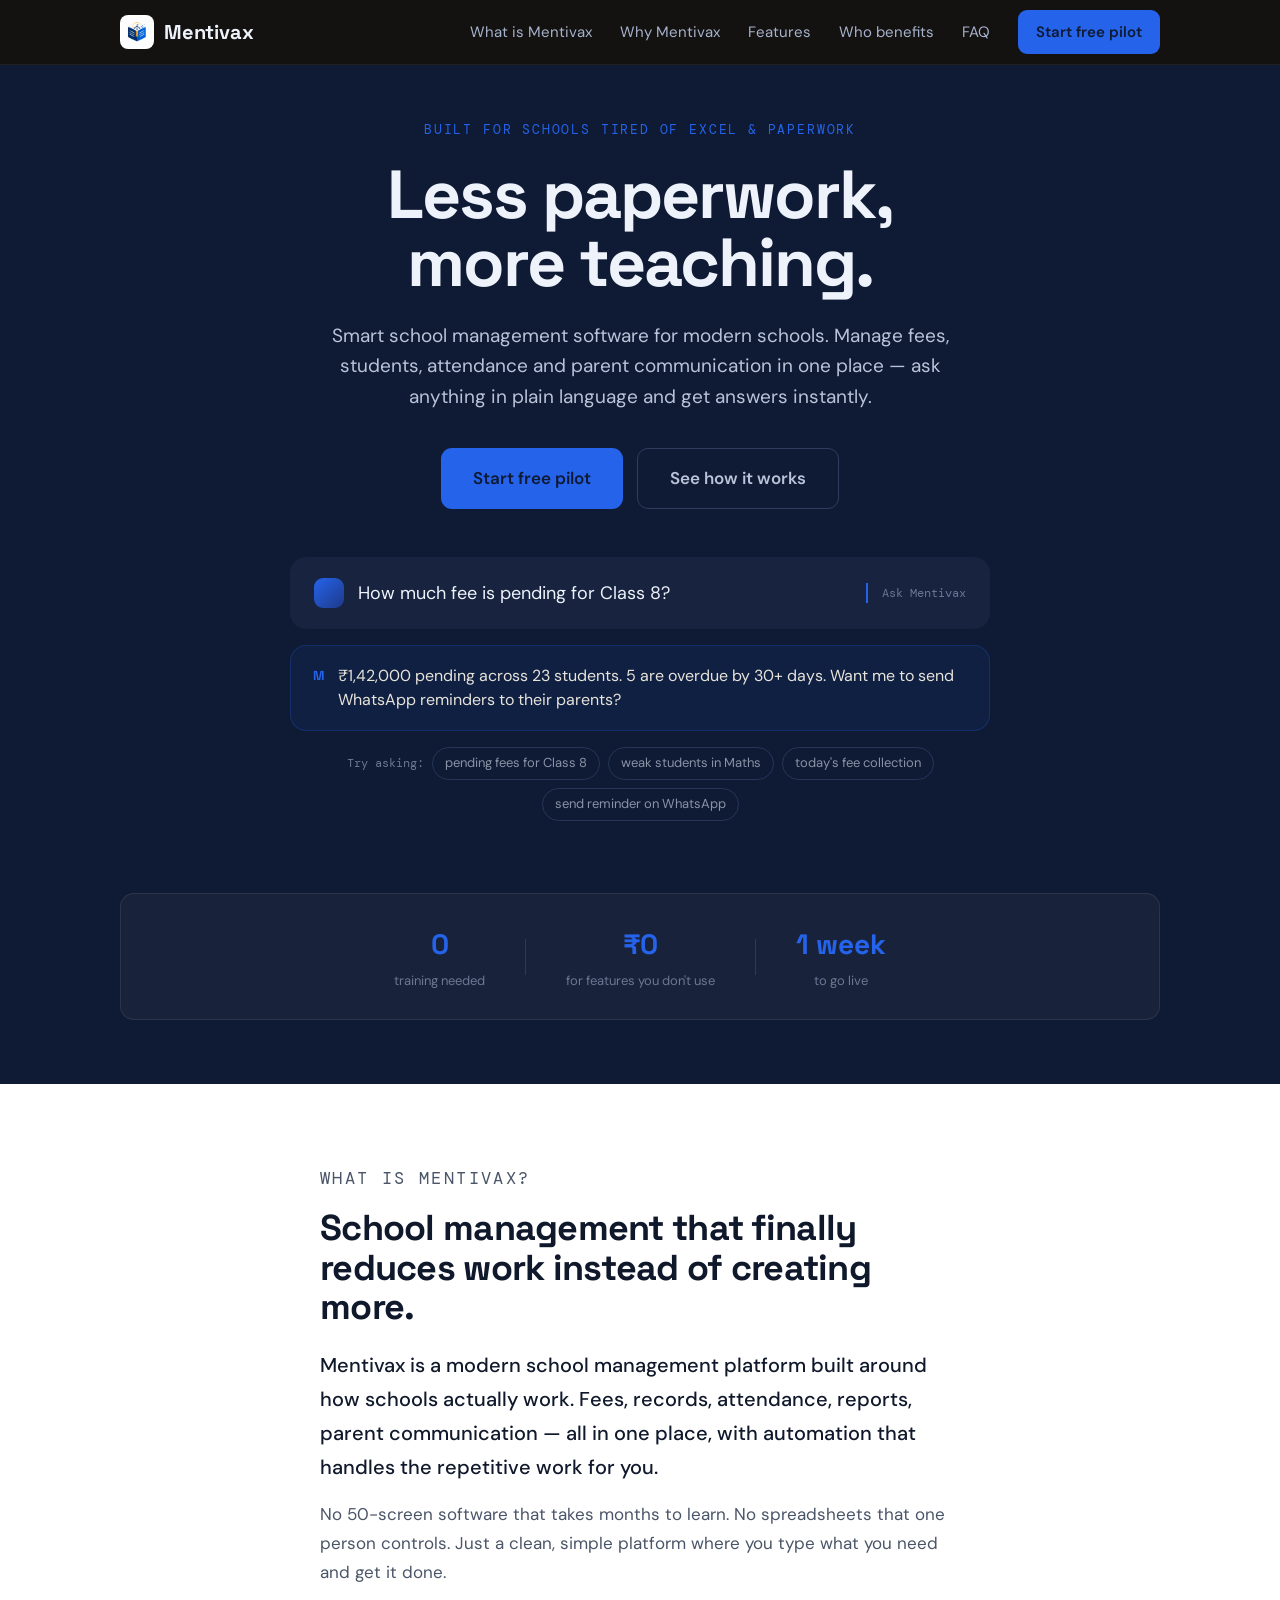
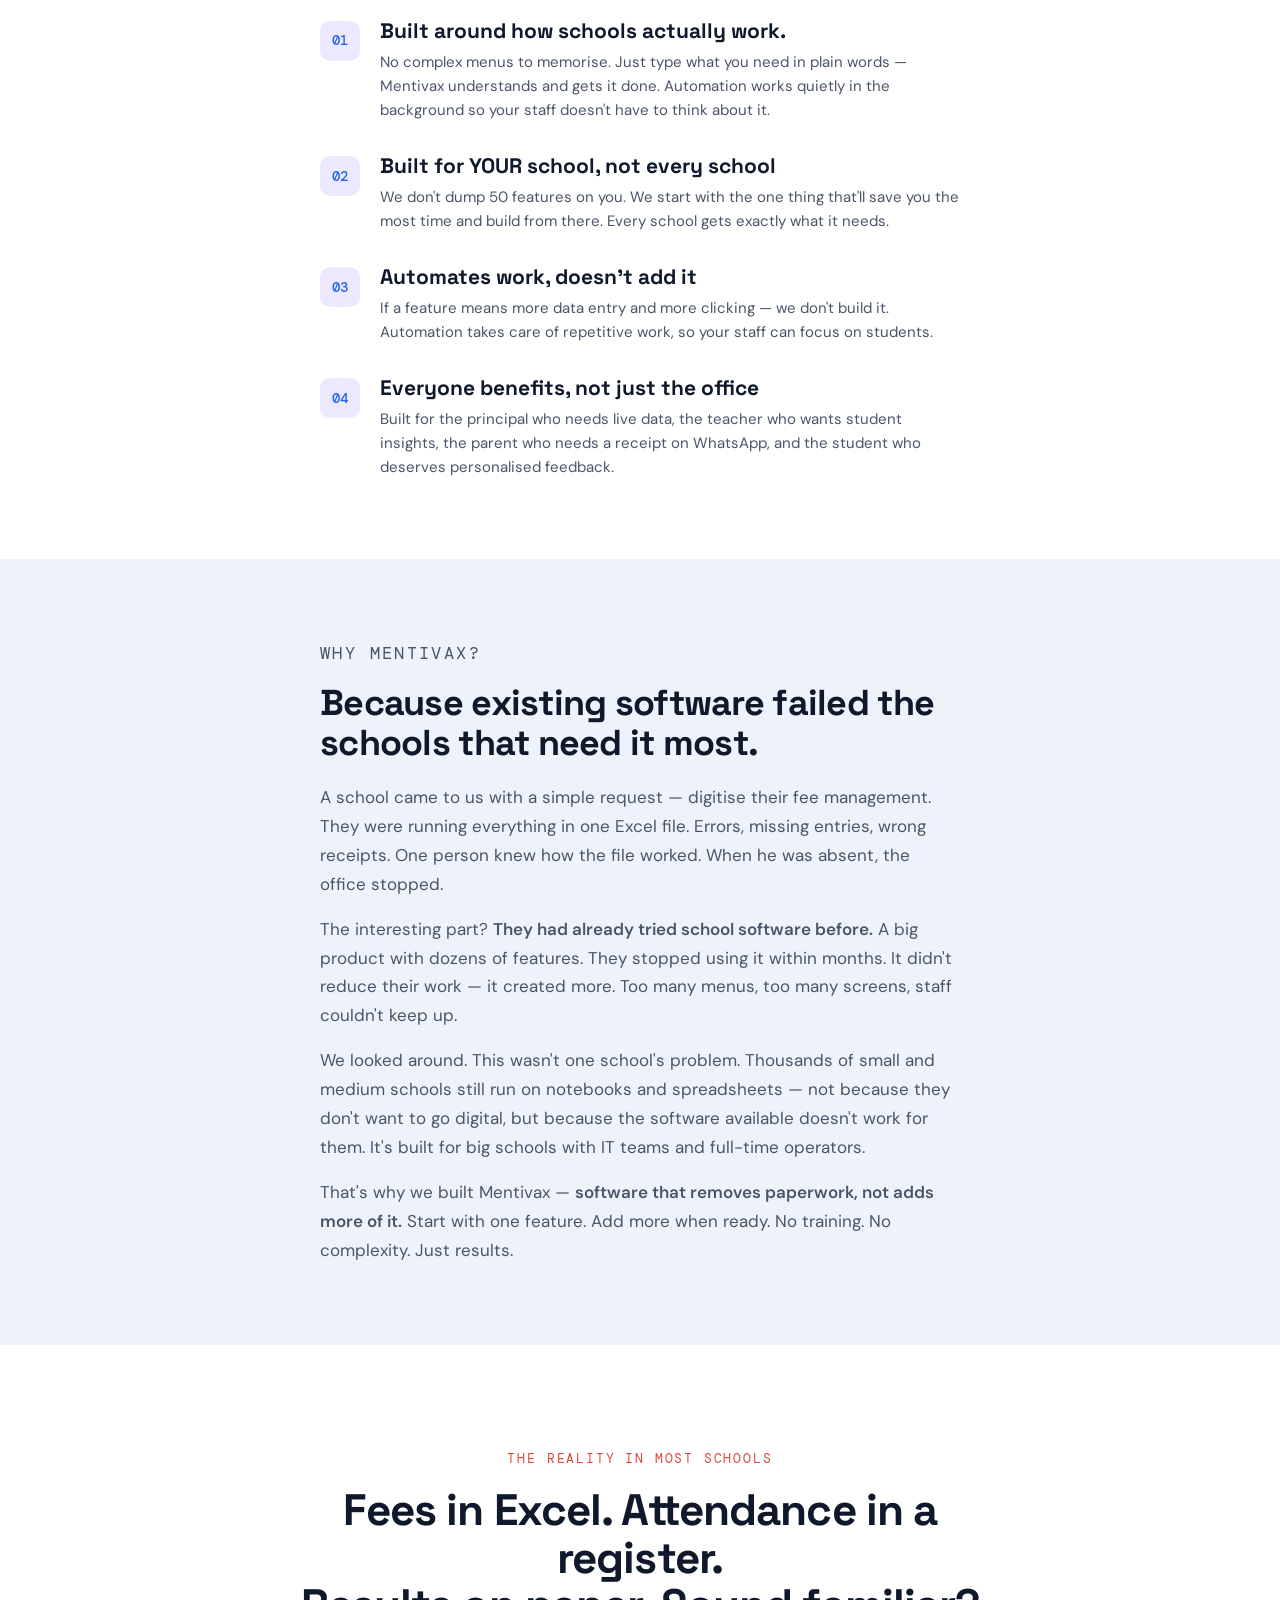
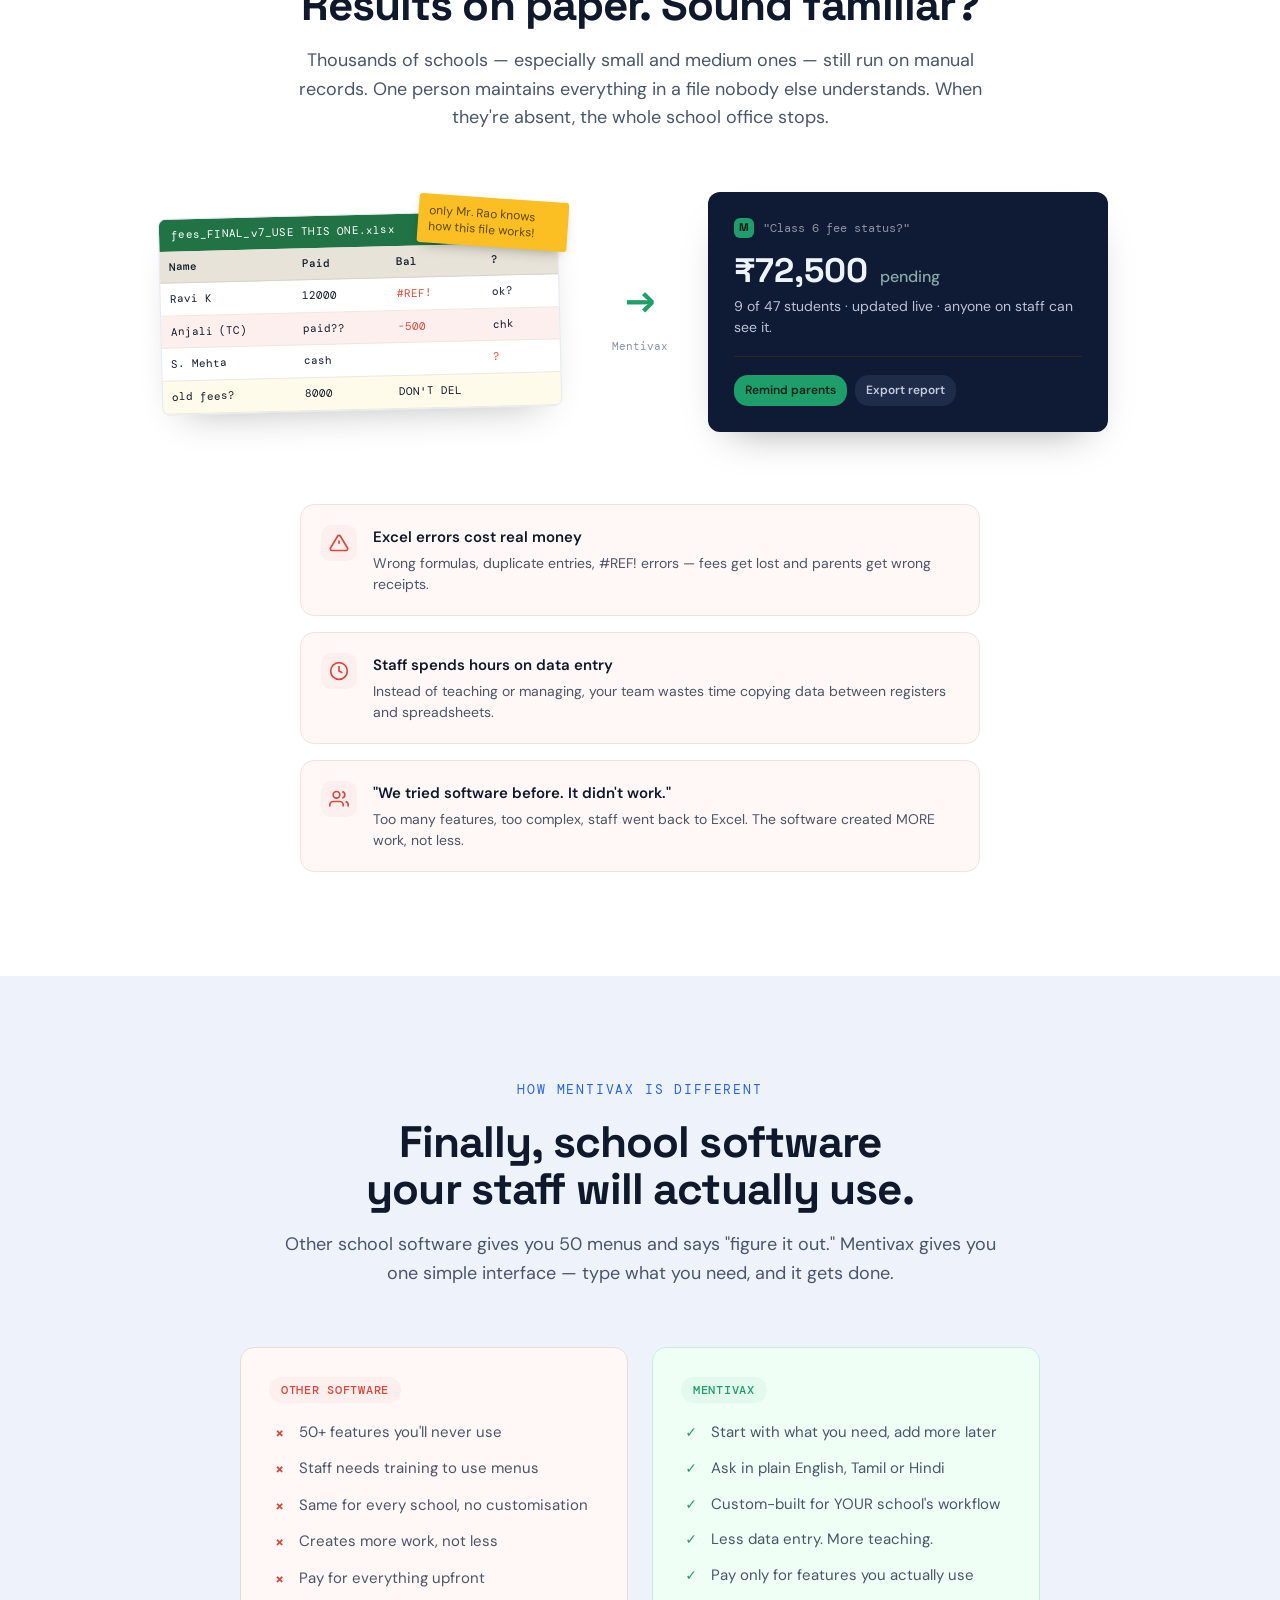
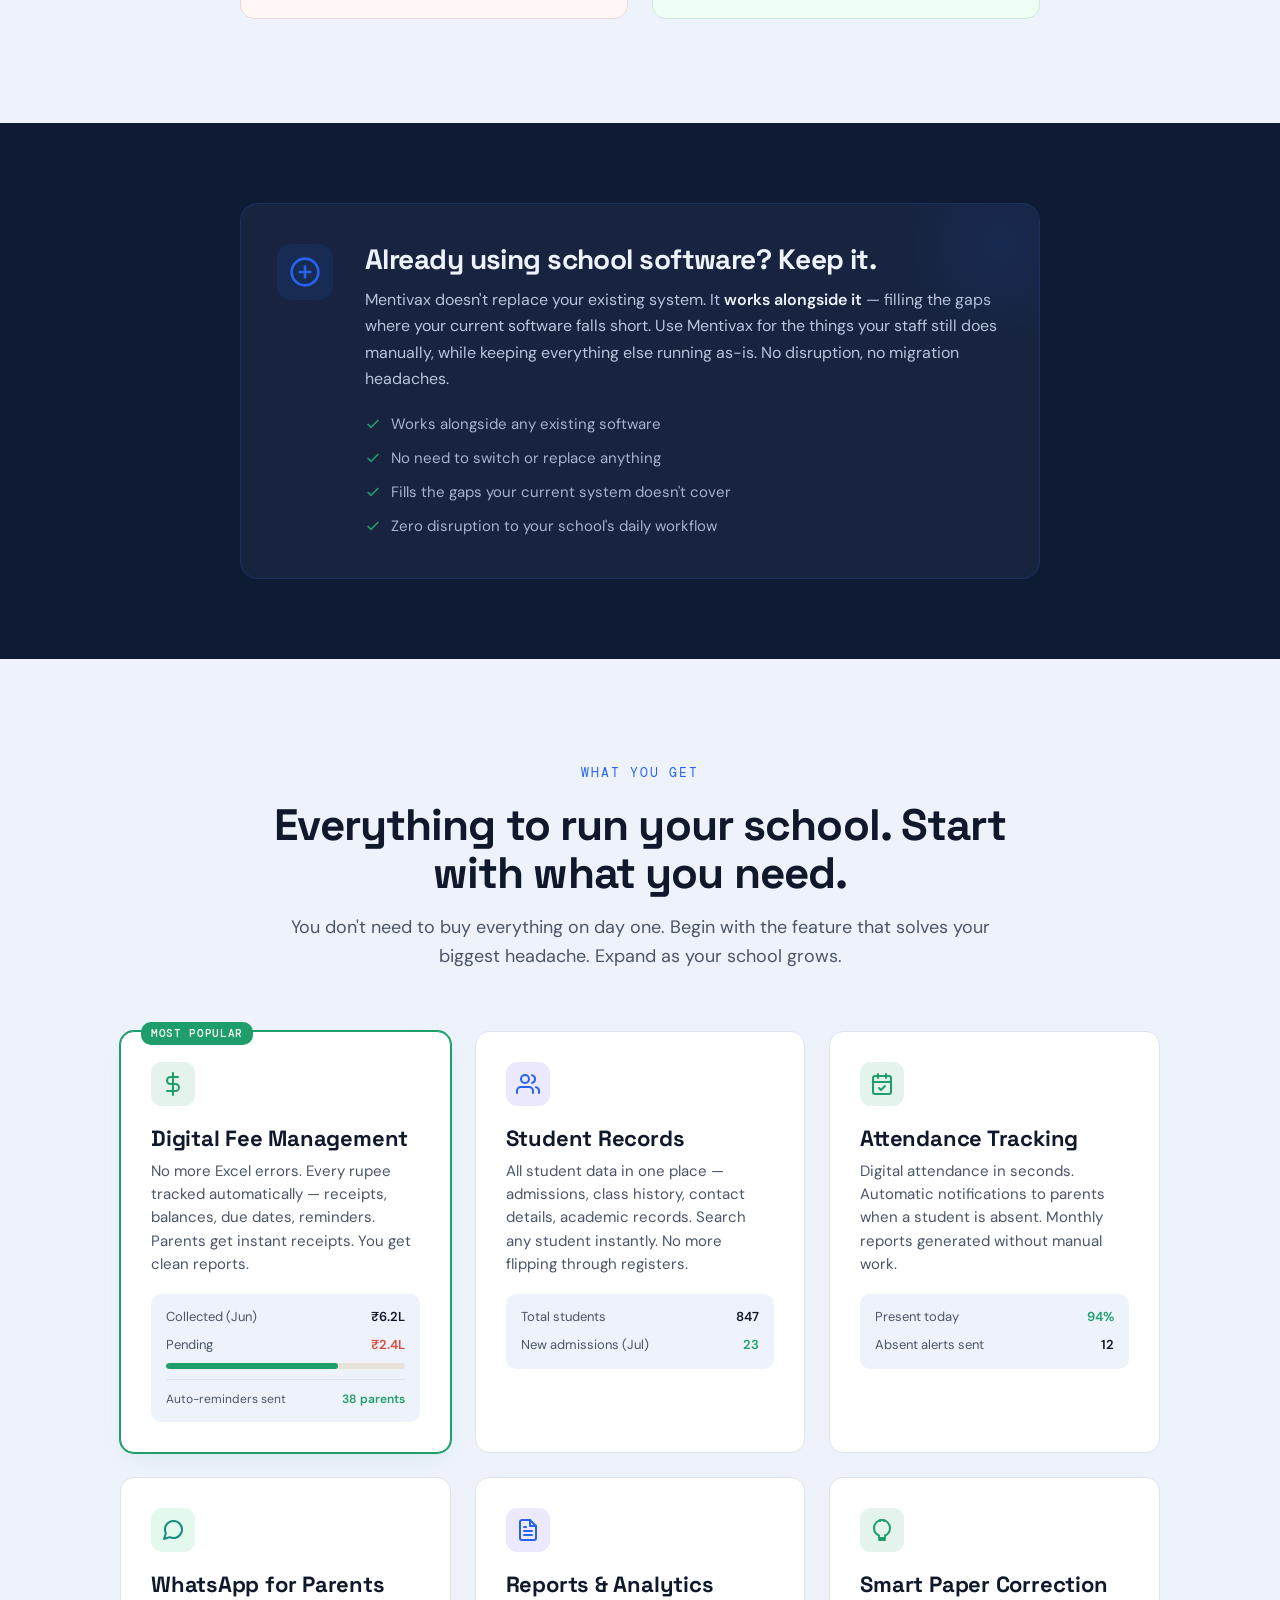
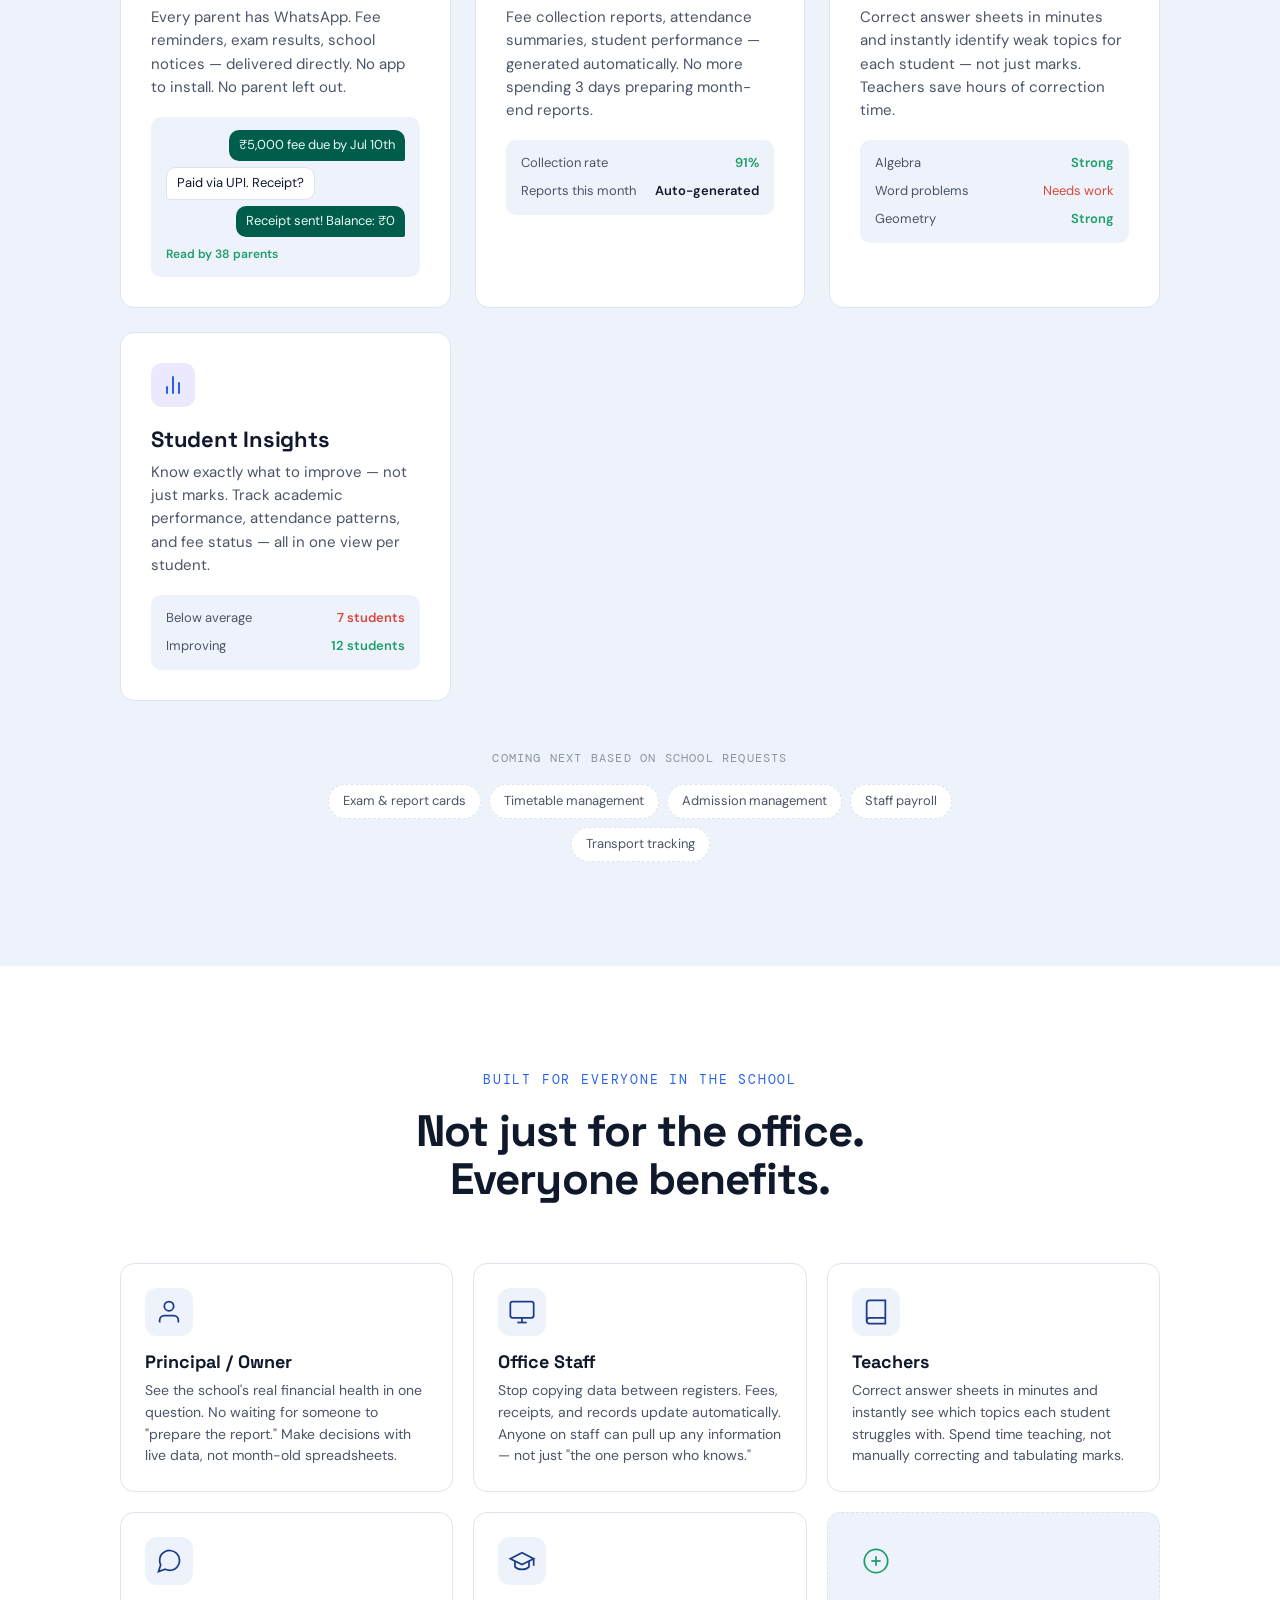
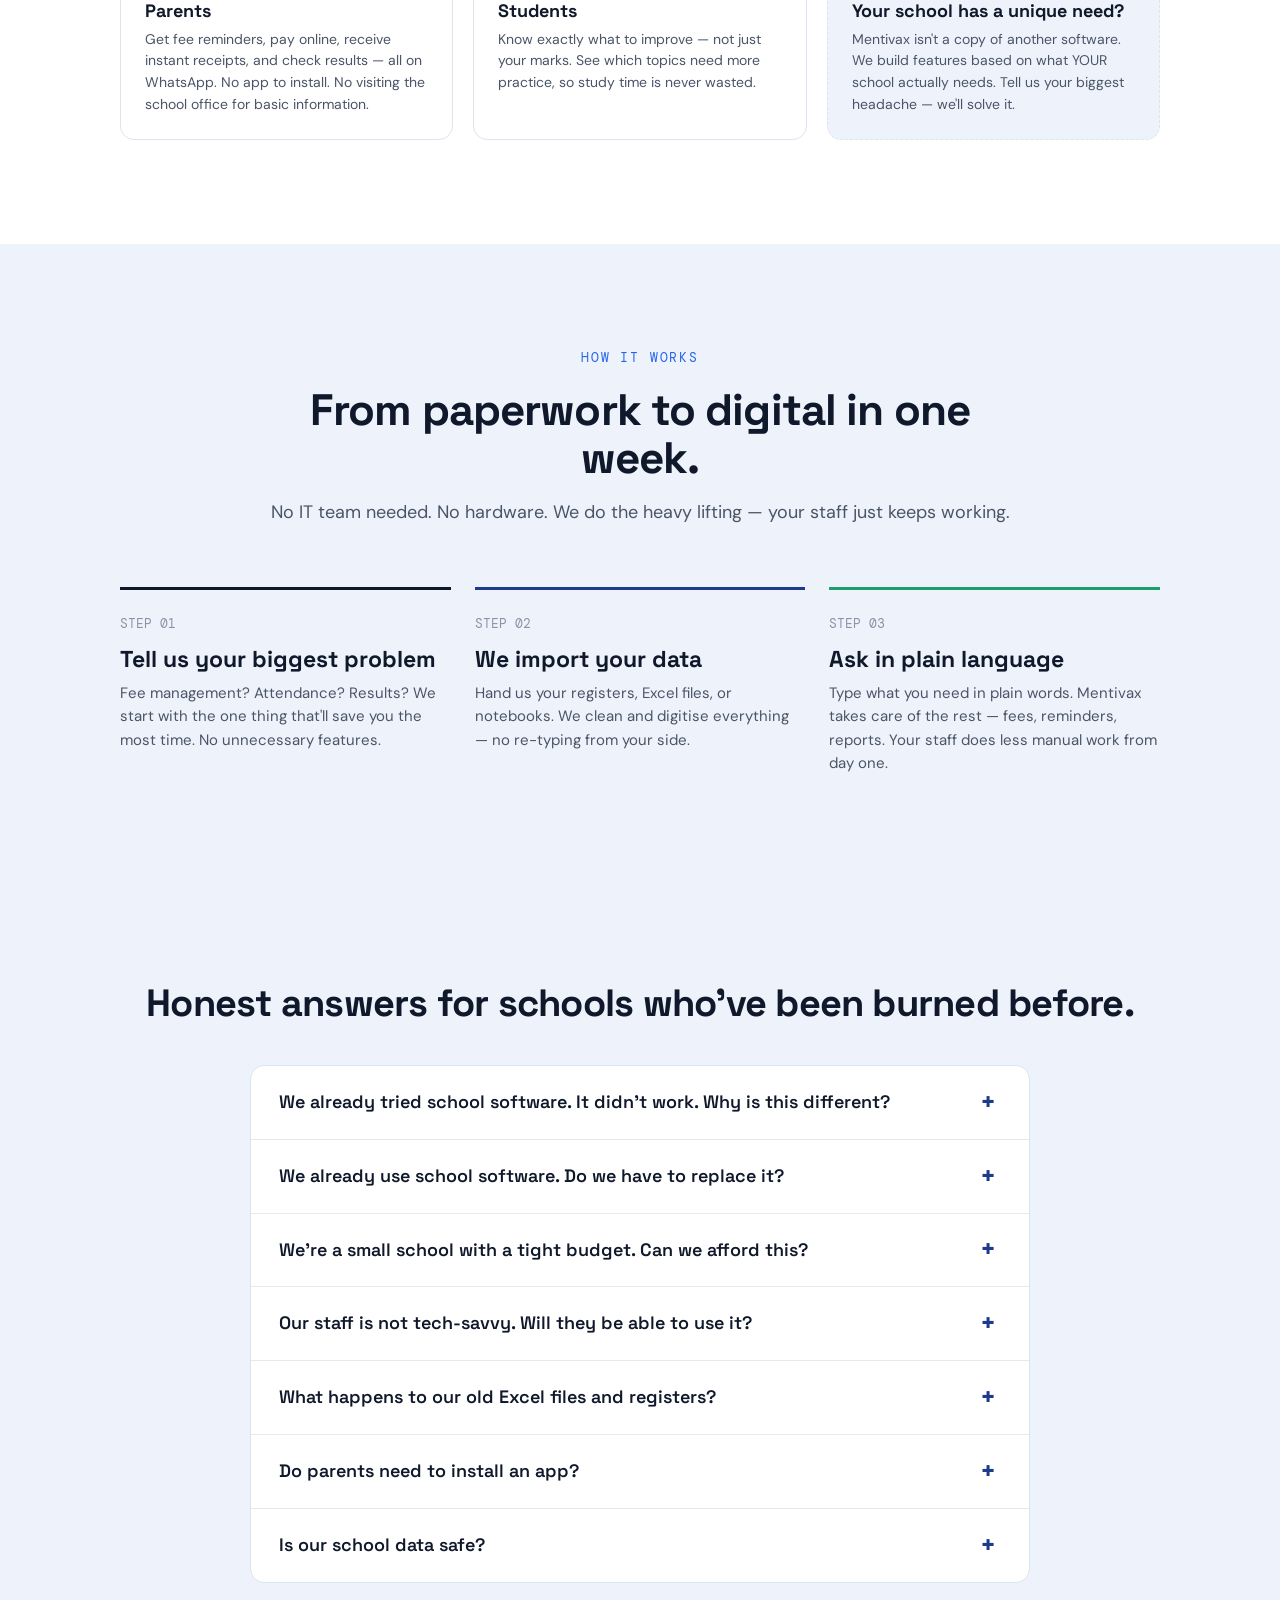
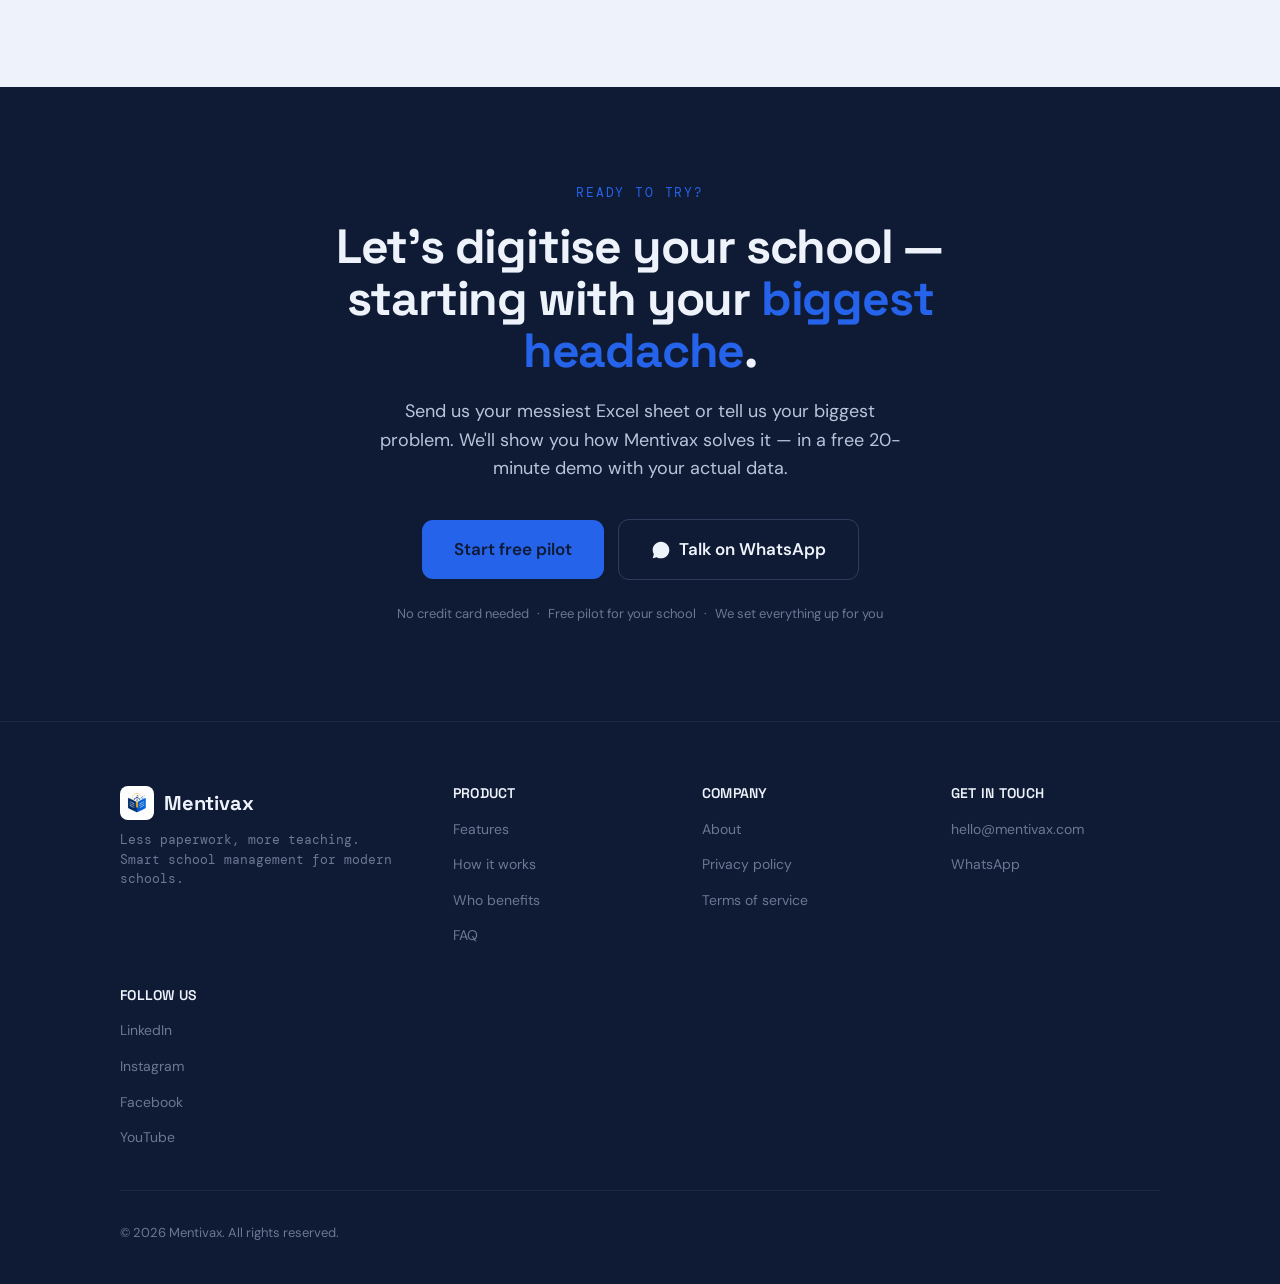
==== commit eb53ec5f: "Fix nav button padding + wire CTA buttons to WhatsApp - Scope nav padding override to a:not(.btn) so" ====
--- a/index.html
+++ b/index.html
@@ -226,7 +226,7 @@
           <li><a href="#features">Features</a></li>
           <li><a href="#who-benefits">Who benefits</a></li>
           <li><a href="#faq">FAQ</a></li>
-          <li><a href="#cta" class="btn btn-primary btn-sm">Start free pilot</a></li>
+          <li><a href="https://wa.me/918760239085?text=Hi!%20I%27d%20like%20to%20start%20a%20free%20pilot%20for%20my%20school." class="btn btn-primary btn-sm" target="_blank" rel="noopener">Start free pilot</a></li>
         </ul>
       </nav>
     </div>
@@ -242,7 +242,7 @@
           <h1 class="hero-title">Less paperwork,<br>more teaching.</h1>
           <p class="hero-subtitle">Smart school management software for modern schools. Manage fees, students, attendance and parent communication in one place — ask anything in plain language and get answers instantly.</p>
           <div class="hero-ctas">
-            <a href="#cta" class="btn btn-primary btn-lg">Start free pilot</a>
+            <a href="https://wa.me/918760239085?text=Hi!%20I%27d%20like%20to%20start%20a%20free%20pilot%20for%20my%20school." class="btn btn-primary btn-lg" target="_blank" rel="noopener">Start free pilot</a>
             <a href="#what-is-mentivax" class="btn btn-outline-hero btn-lg">See how it works</a>
           </div>
         </div>
@@ -856,8 +856,8 @@
         <h2 class="cta-title">Let's digitise your school —<br> starting with your <em>biggest headache</em>.</h2>
         <p class="cta-desc">Send us your messiest Excel sheet or tell us your biggest problem. We'll show you how Mentivax solves it — in a free 20-minute demo with your actual data.</p>
         <div class="cta-actions">
-          <a href="#" class="btn btn-primary btn-lg">Start free pilot</a>
-          <a href="#" class="btn btn-outline btn-lg">
+          <a href="https://wa.me/918760239085?text=Hi!%20I%27d%20like%20to%20start%20a%20free%20pilot%20for%20my%20school." class="btn btn-primary btn-lg" target="_blank" rel="noopener">Start free pilot</a>
+          <a href="https://wa.me/918760239085?text=Hi!%20I%20have%20a%20question%20about%20Mentivax." class="btn btn-outline btn-lg" target="_blank" rel="noopener">
             <svg width="20" height="20" viewBox="0 0 24 24" fill="currentColor" style="margin-right:8px;" aria-hidden="true"><path d="M17.472 14.382c-.297-.149-1.758-.867-2.03-.967-.273-.099-.471-.148-.67.15-.197.297-.767.966-.94 1.164-.173.199-.347.223-.644.075-.297-.15-1.255-.463-2.39-1.475-.883-.788-1.48-1.761-1.653-2.059-.173-.297-.018-.458.13-.606.134-.133.298-.347.446-.52.149-.174.198-.298.298-.497.099-.198.05-.371-.025-.52-.075-.149-.669-1.612-.916-2.207-.242-.579-.487-.5-.669-.51-.173-.008-.371-.01-.57-.01-.198 0-.52.074-.792.372-.272.297-1.04 1.016-1.04 2.479 0 1.462 1.065 2.875 1.213 3.074.149.198 2.096 3.2 5.077 4.487.709.306 1.262.489 1.694.625.712.227 1.36.195 1.871.118.571-.085 1.758-.719 2.006-1.413.248-.694.248-1.289.173-1.413-.074-.124-.272-.198-.57-.347z"/><path d="M12 2C6.477 2 2 6.477 2 12c0 1.89.525 3.66 1.438 5.168L2 22l4.832-1.438A9.955 9.955 0 0012 22c5.523 0 10-4.477 10-10S17.523 2 12 2z"/></svg>
             Talk on WhatsApp
           </a>
@@ -905,7 +905,7 @@
           <h4>Get in touch</h4>
           <ul>
             <li><a href="mailto:hello@mentivax.com">hello@mentivax.com</a></li>
-            <li><a href="#">WhatsApp</a></li>
+            <li><a href="https://wa.me/918760239085?text=Hi!%20I%20have%20a%20question%20about%20Mentivax." target="_blank" rel="noopener">WhatsApp</a></li>
           </ul>
         </div>
         <div class="footer-col">
--- a/css/style.css
+++ b/css/style.css
@@ -332,13 +332,16 @@
 .main-nav li a {
   display: block;
   font-size: 16px;
+  transition: color 0.2s;
+}
+
+.main-nav li a:not(.btn) {
   color: var(--color-text-light-dim);
   padding: 12px 0;
-  transition: color 0.2s;
-}
-
-.main-nav li a:hover,
-.main-nav li a:focus {
+}
+
+.main-nav li a:not(.btn):hover,
+.main-nav li a:not(.btn):focus {
   color: var(--color-text-light);
 }
 
@@ -371,6 +374,9 @@
 
   .main-nav li a {
     font-size: 15px;
+  }
+
+  .main-nav li a:not(.btn) {
     color: var(--color-text-light-dim);
     padding: 0;
   }
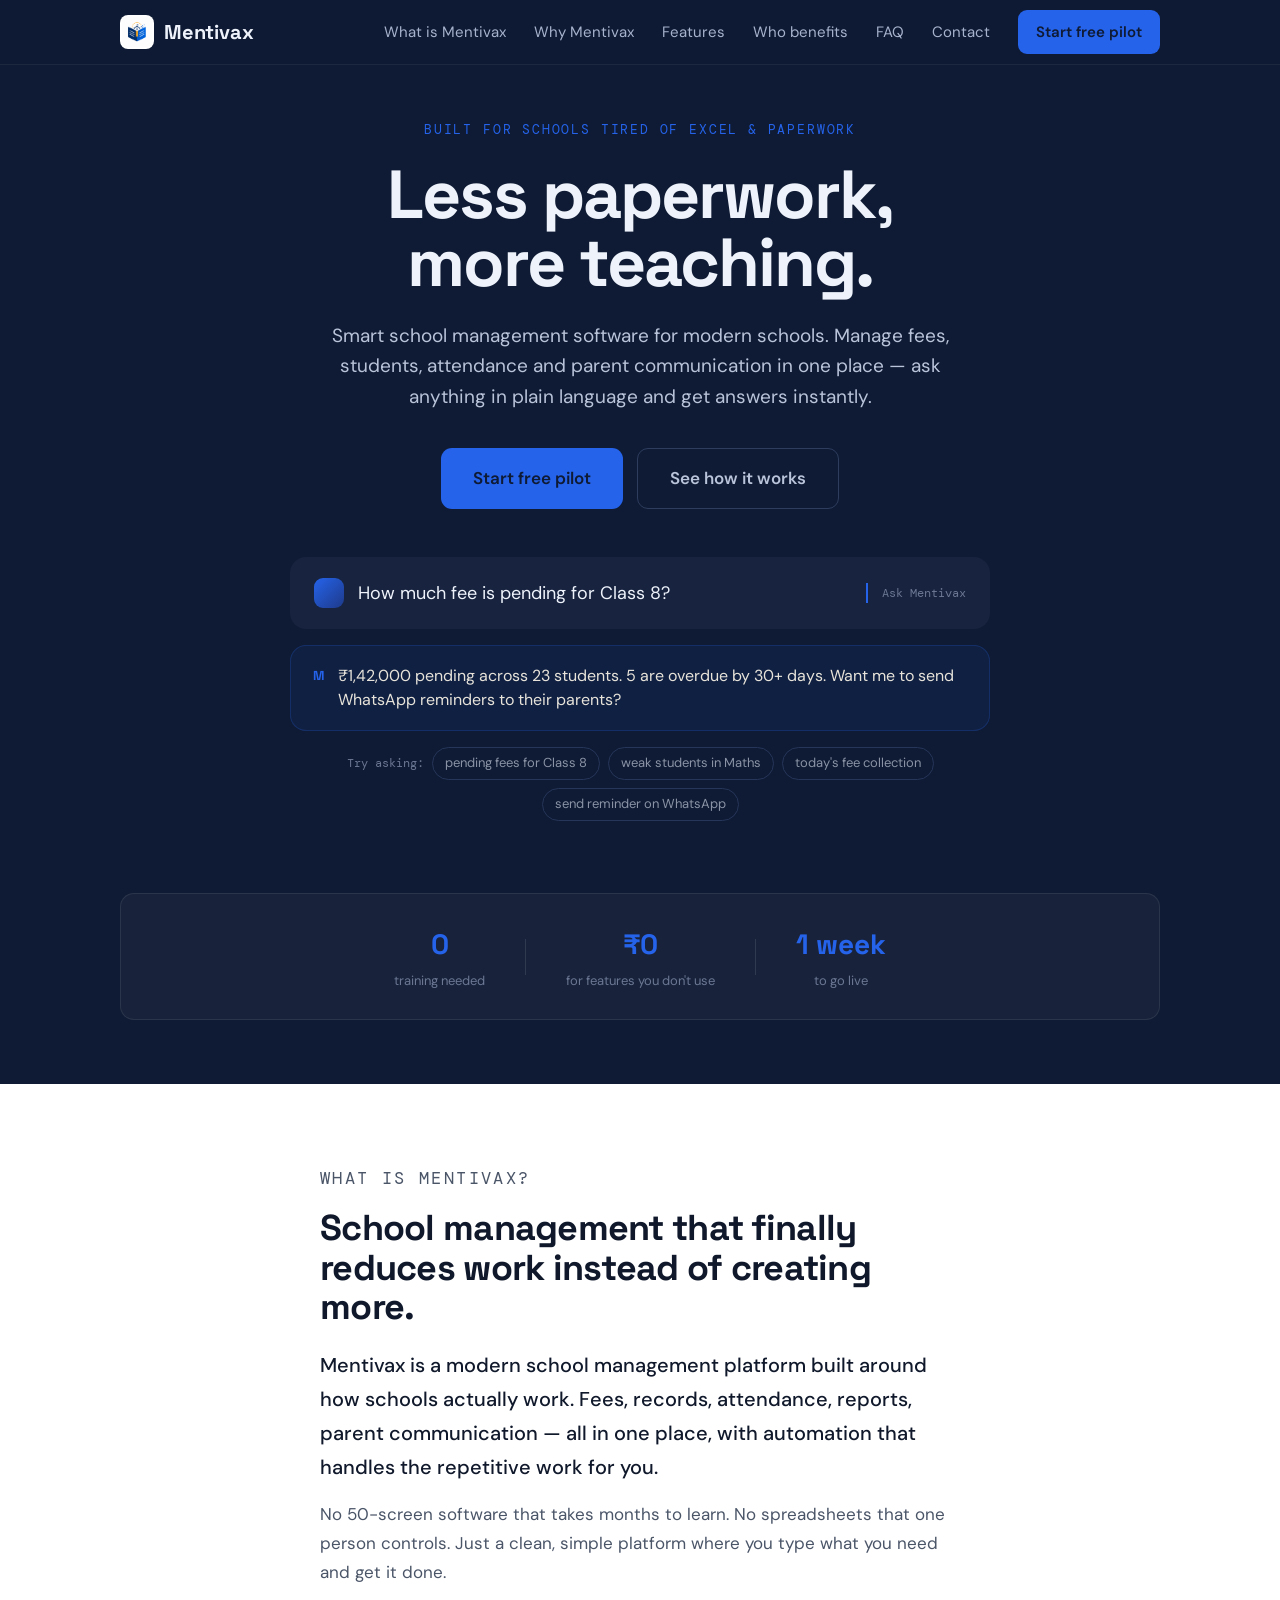
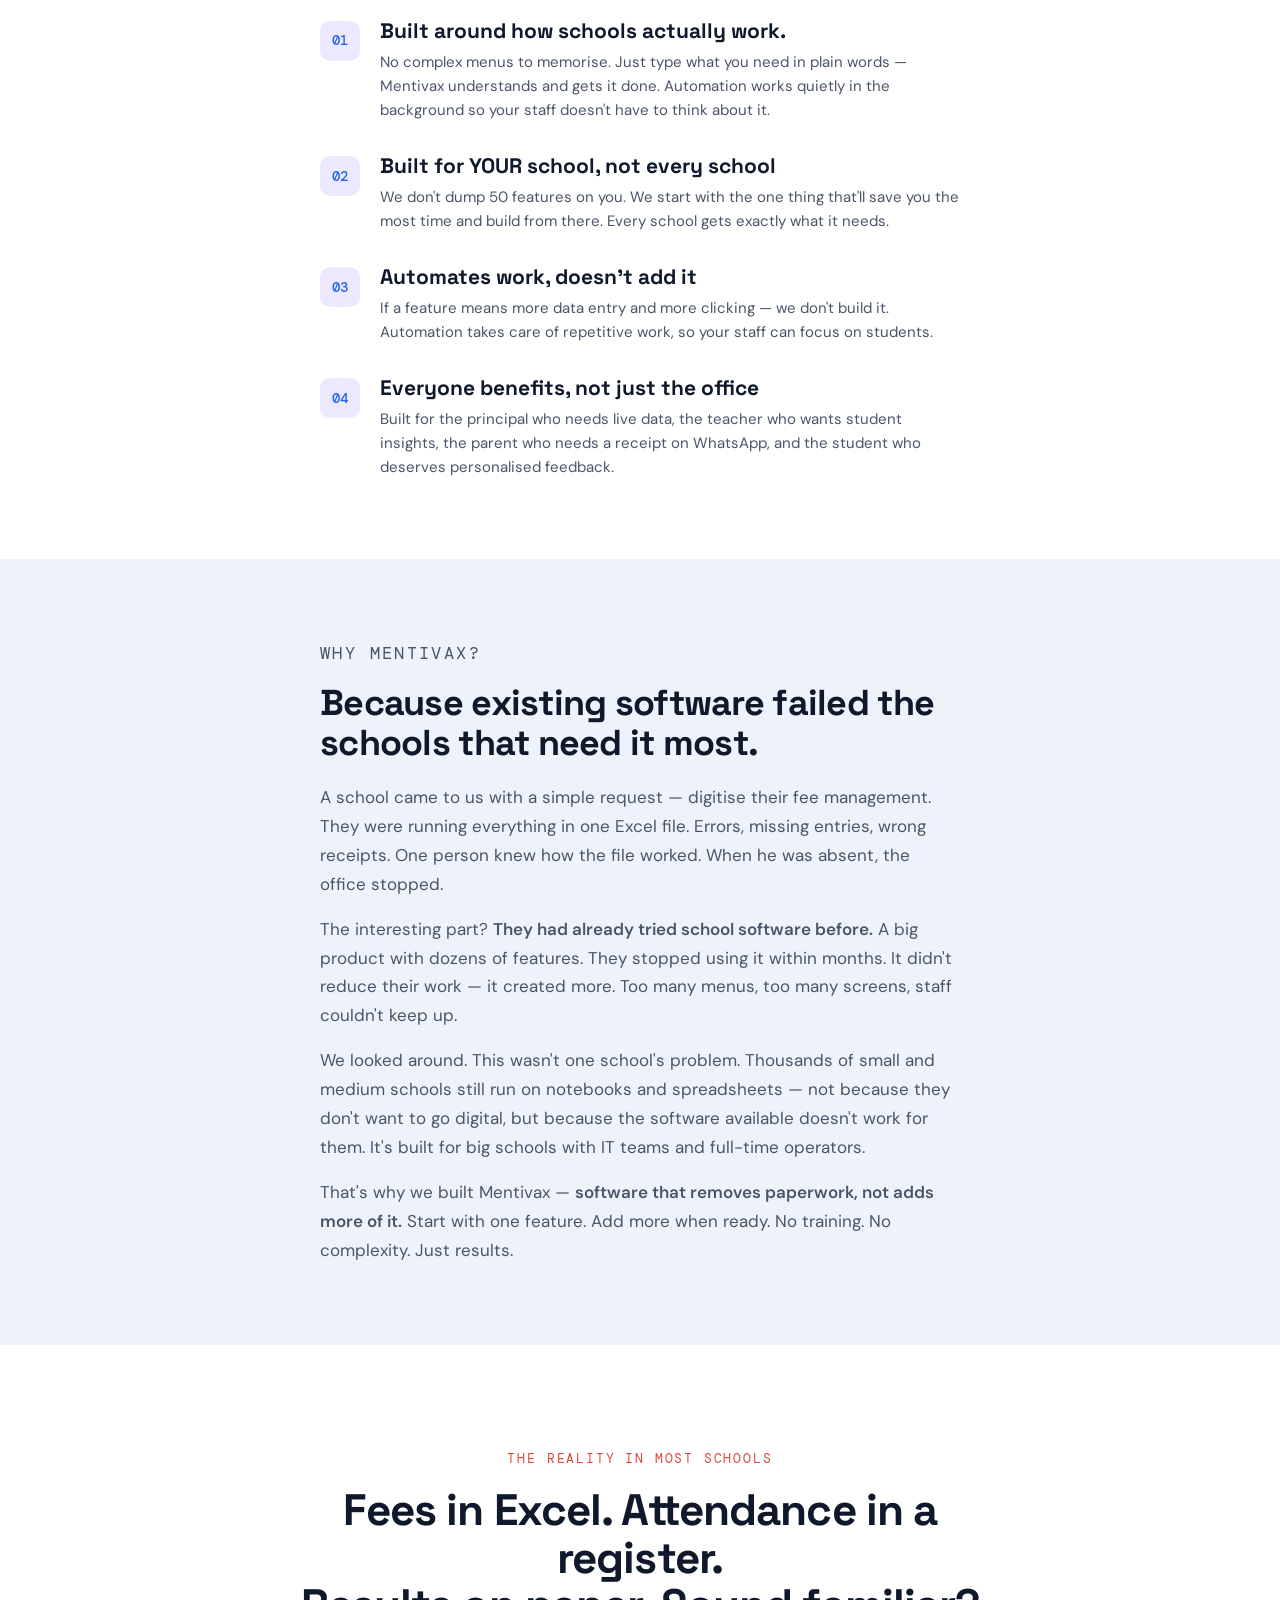
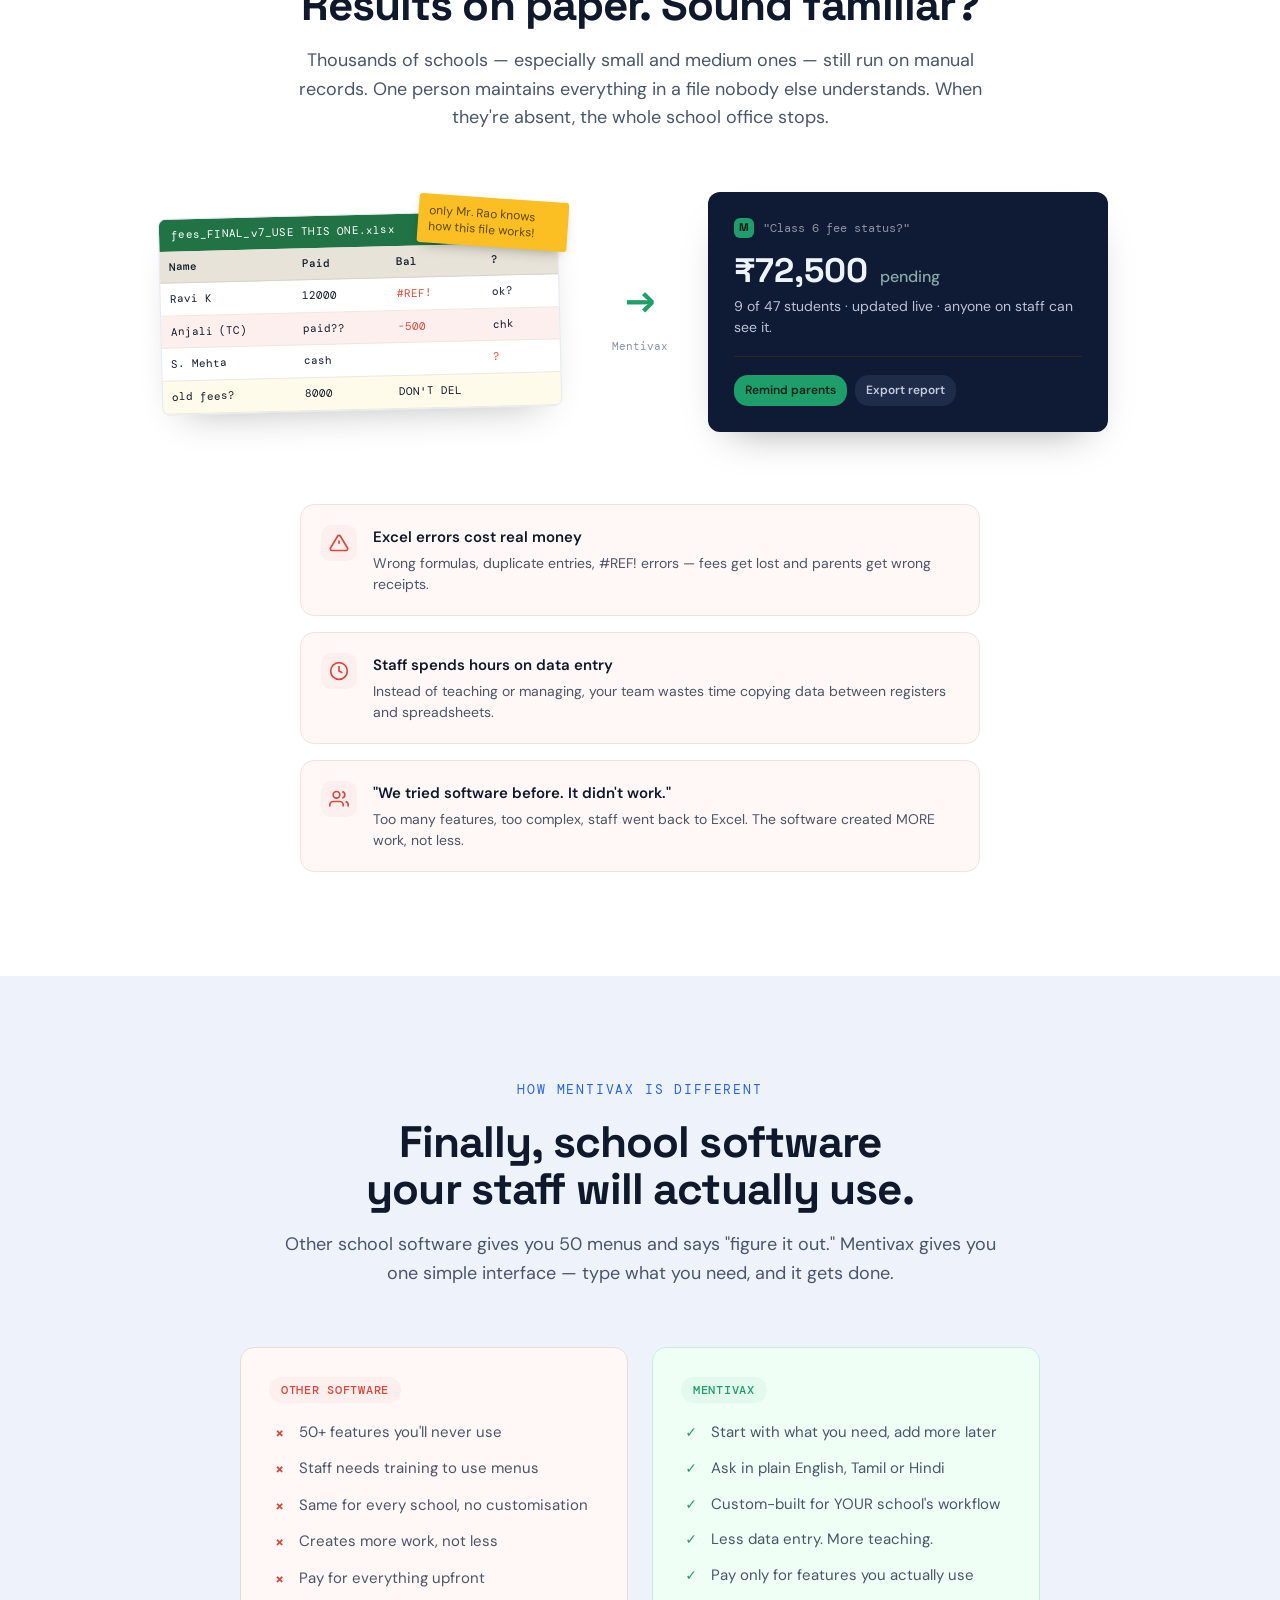
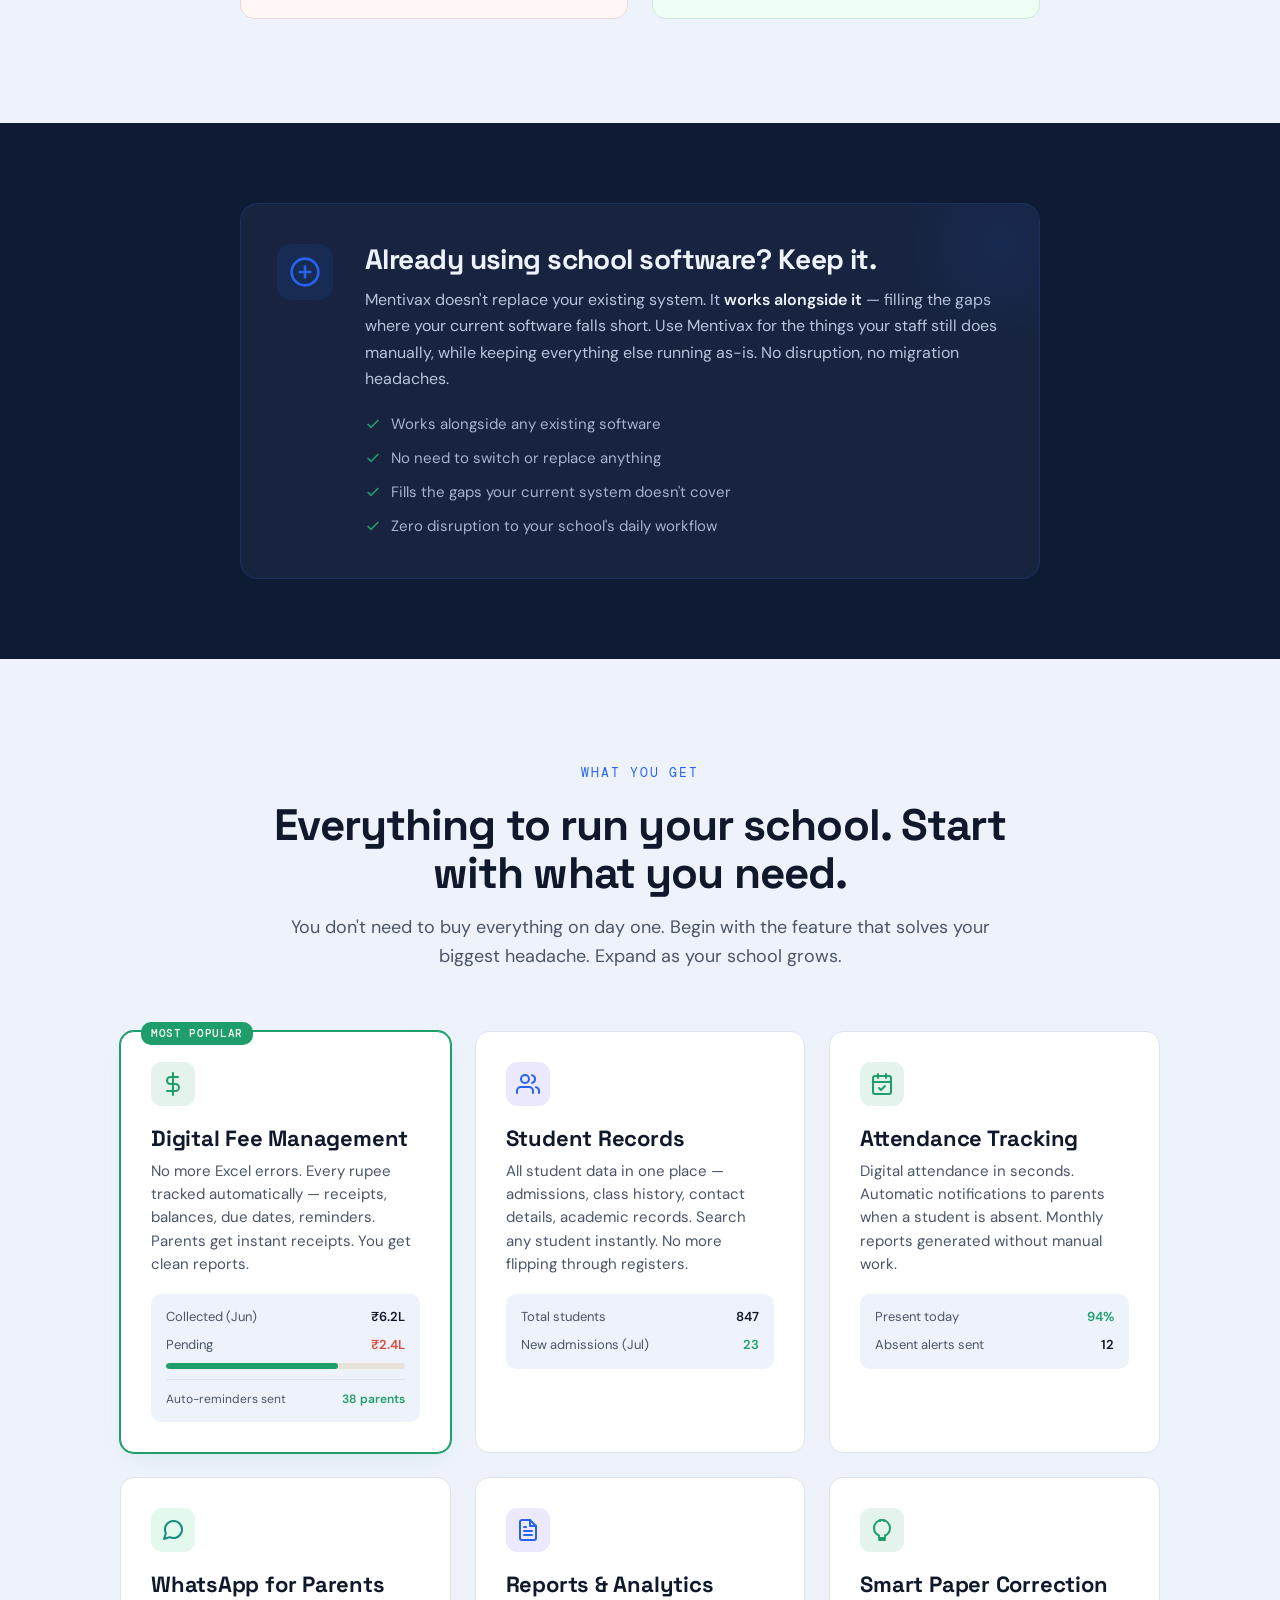
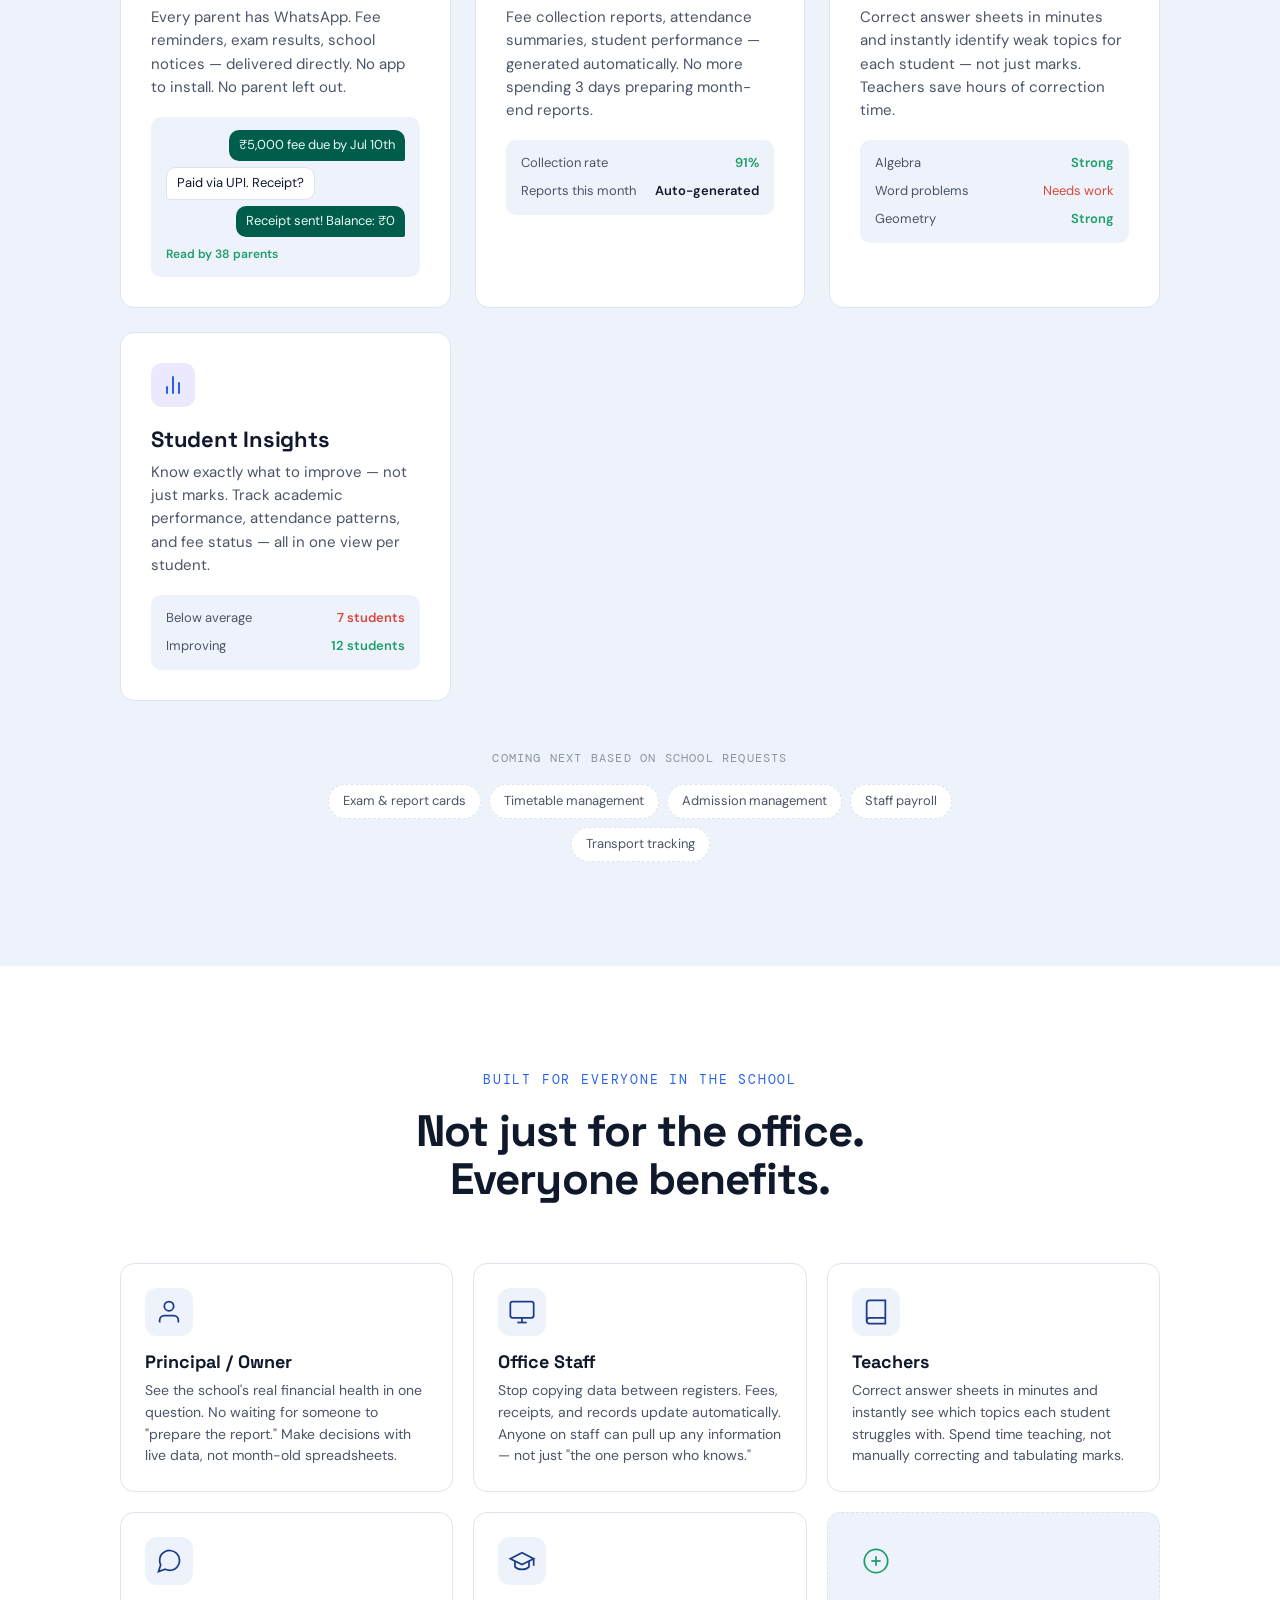
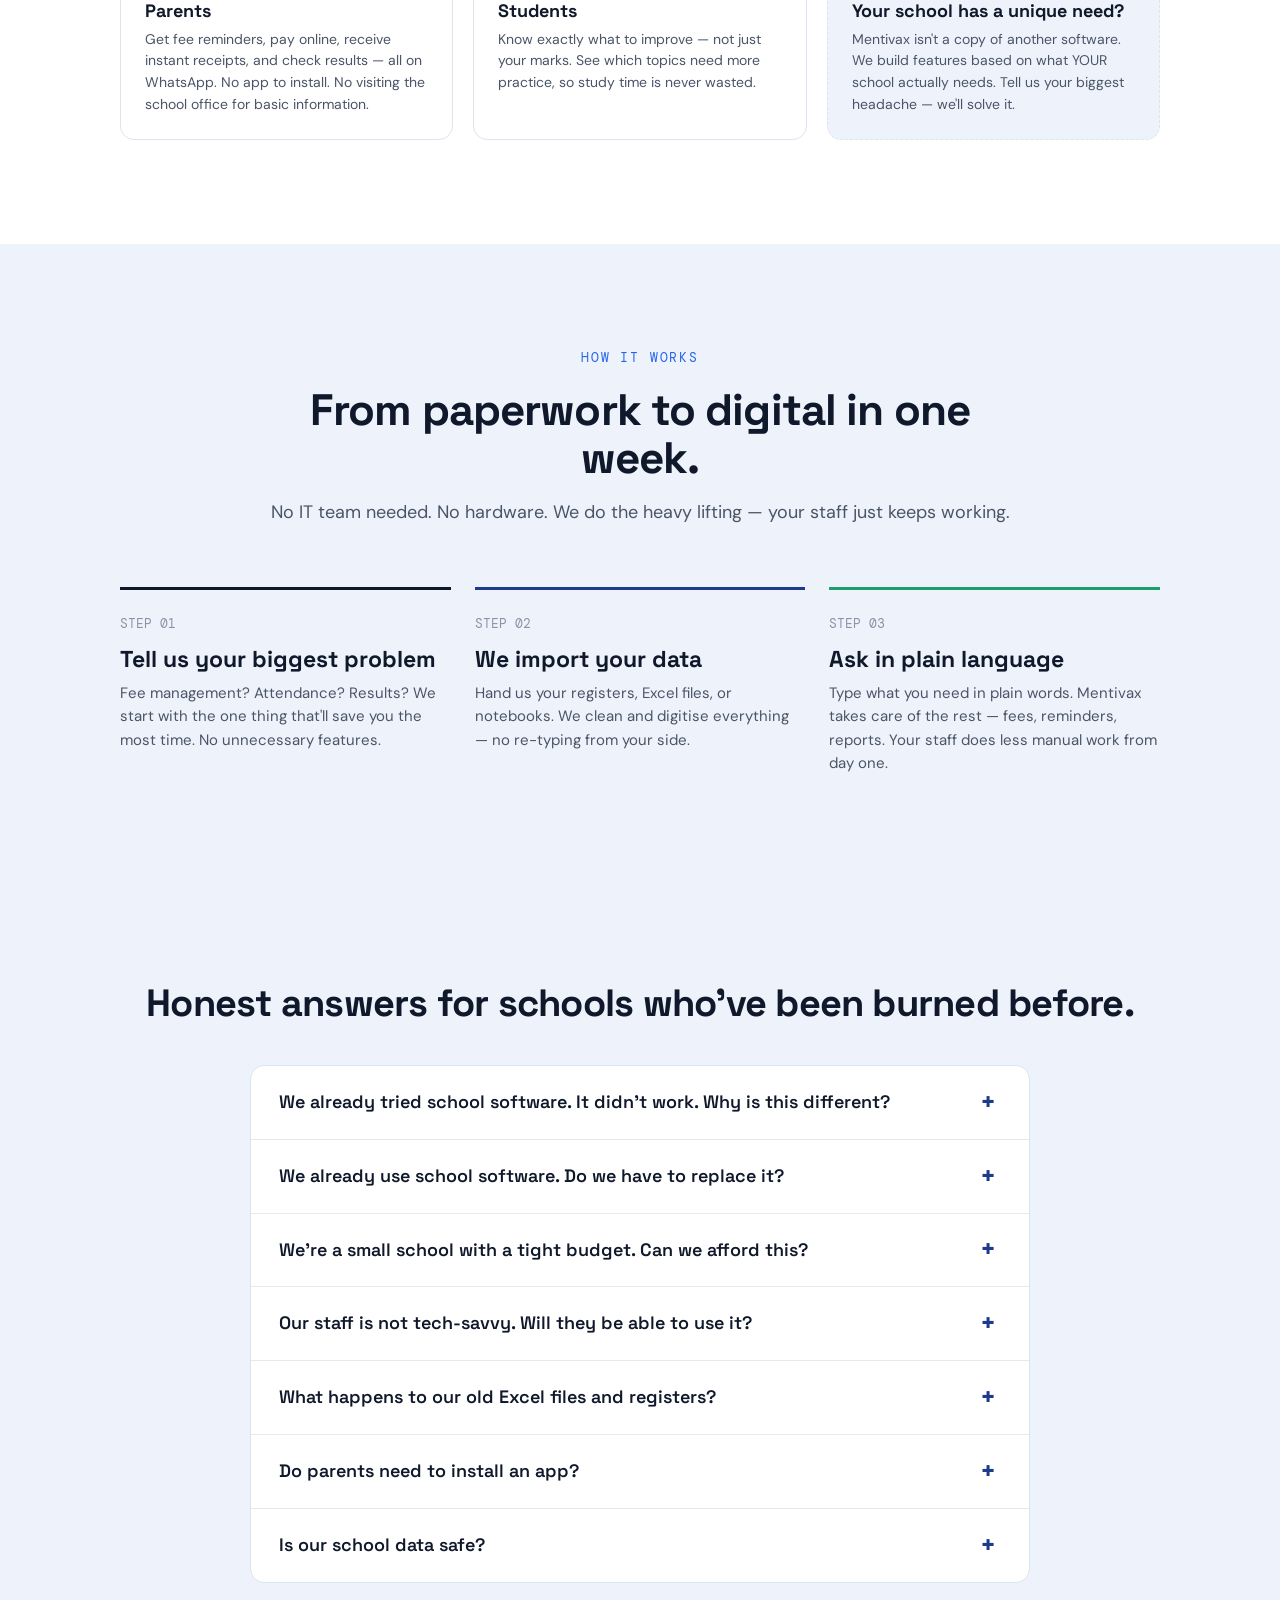
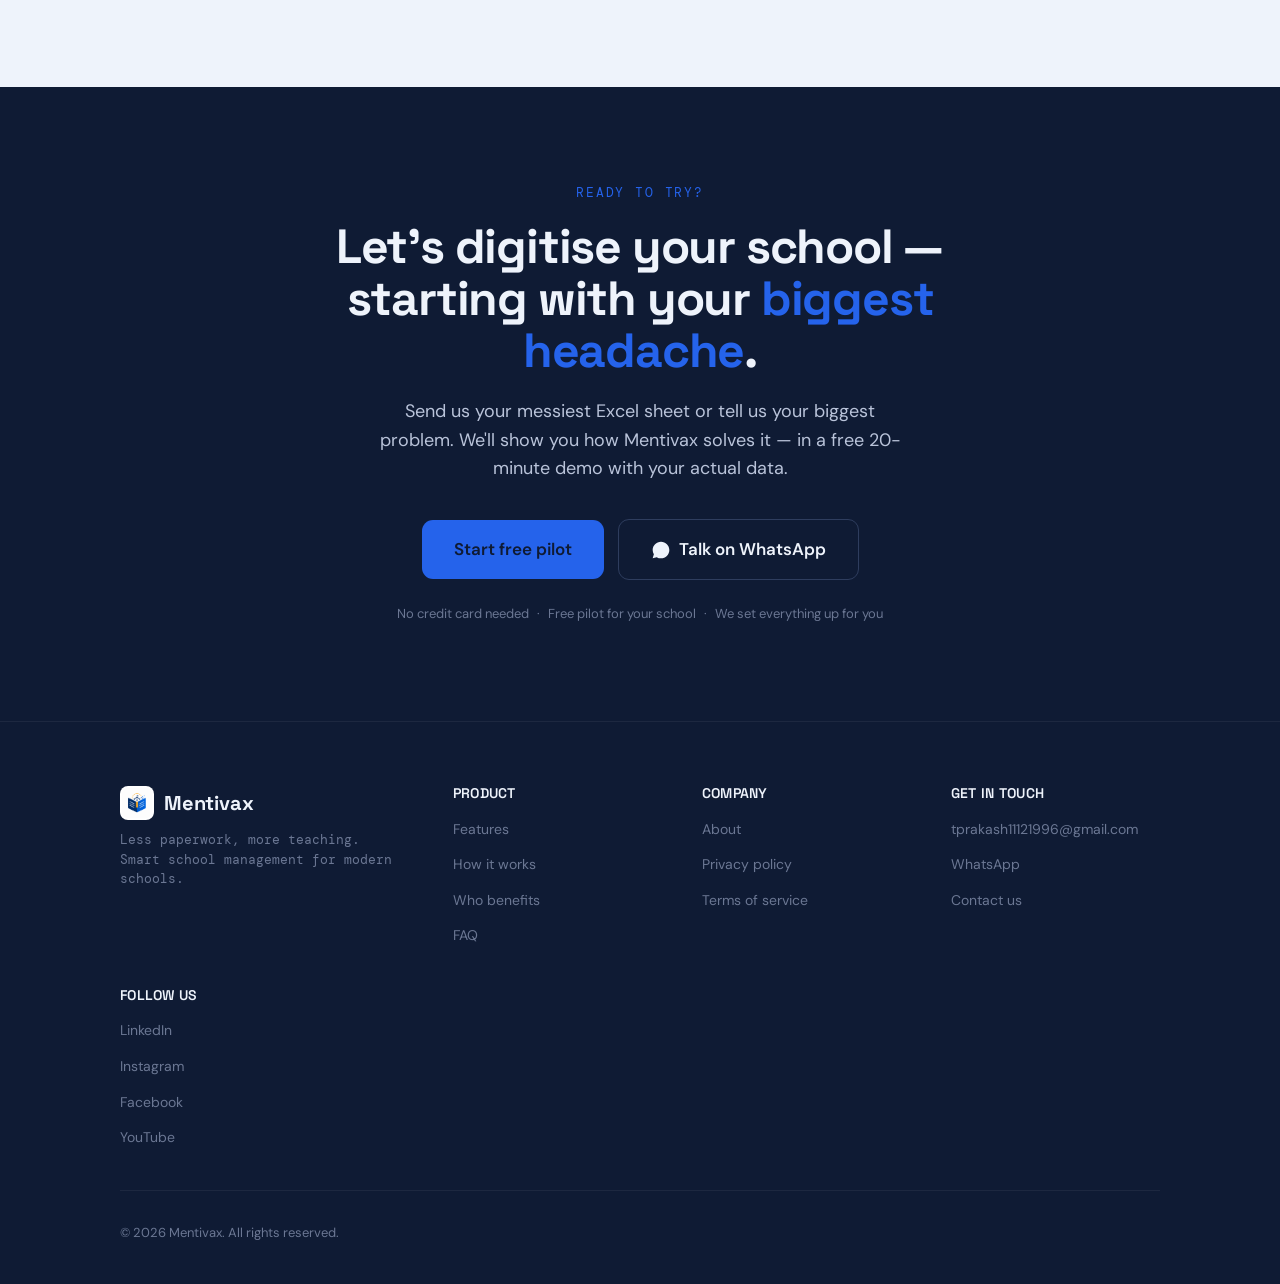
==== commit ac782f9f: "Add Contact page + route email to personal Gmail - New /contact.html with WhatsApp and Email cards, " ====
--- a/index.html
+++ b/index.html
@@ -166,7 +166,7 @@
     },
     "image": "https://www.mentivax.com/images/og-image.png",
     "description": "Mentivax is a school management software company. Mentivax is not a medicine, drug or vaccine. It is a technology platform that helps schools manage fees, student records, attendance, reports and parent communication in one place with smart automation.",
-    "email": "hello@mentivax.com",
+    "email": "tprakash11121996@gmail.com",
     "foundingDate": "2025",
     "knowsAbout": [
       "School management software",
@@ -181,7 +181,7 @@
     },
     "contactPoint": {
       "@type": "ContactPoint",
-      "email": "hello@mentivax.com",
+      "email": "tprakash11121996@gmail.com",
       "contactType": "customer support",
       "availableLanguage": ["English", "Hindi", "Tamil"]
     },
@@ -226,6 +226,7 @@
           <li><a href="#features">Features</a></li>
           <li><a href="#who-benefits">Who benefits</a></li>
           <li><a href="#faq">FAQ</a></li>
+          <li><a href="/contact.html">Contact</a></li>
           <li><a href="https://wa.me/918760239085?text=Hi!%20I%27d%20like%20to%20start%20a%20free%20pilot%20for%20my%20school." class="btn btn-primary btn-sm" target="_blank" rel="noopener">Start free pilot</a></li>
         </ul>
       </nav>
@@ -904,8 +905,9 @@
         <div class="footer-col">
           <h4>Get in touch</h4>
           <ul>
-            <li><a href="mailto:hello@mentivax.com">hello@mentivax.com</a></li>
+            <li><a href="mailto:tprakash11121996@gmail.com?subject=Mentivax%20Enquiry">tprakash11121996@gmail.com</a></li>
             <li><a href="https://wa.me/918760239085?text=Hi!%20I%20have%20a%20question%20about%20Mentivax." target="_blank" rel="noopener">WhatsApp</a></li>
+            <li><a href="/contact.html">Contact us</a></li>
           </ul>
         </div>
         <div class="footer-col">
--- a/css/style.css
+++ b/css/style.css
@@ -2136,6 +2136,92 @@
   color: var(--color-purple-deep);
 }
 
+/* ============================================
+   Contact Page
+   ============================================ */
+.contact-section {
+  padding: 56px 20px 80px;
+}
+
+@media (min-width: 768px) {
+  .contact-section {
+    padding: 72px 40px 104px;
+  }
+}
+
+.contact-methods {
+  display: grid;
+  grid-template-columns: 1fr;
+  gap: 20px;
+  max-width: 860px;
+  margin: 0 auto;
+}
+
+@media (min-width: 700px) {
+  .contact-methods {
+    grid-template-columns: 1fr 1fr;
+  }
+}
+
+.contact-card {
+  display: flex;
+  flex-direction: column;
+  align-items: flex-start;
+  padding: 32px 28px;
+  background: var(--color-bg-white);
+  border: 1px solid var(--color-border);
+  border-radius: var(--radius-lg);
+  transition: transform 0.15s ease, box-shadow 0.15s ease, border-color 0.15s ease;
+}
+
+.contact-card:hover {
+  transform: translateY(-3px);
+  border-color: var(--color-purple);
+  box-shadow: 0 12px 30px -12px rgba(37, 99, 235, 0.28);
+}
+
+.contact-card-icon {
+  width: 48px;
+  height: 48px;
+  border-radius: 12px;
+  display: inline-flex;
+  align-items: center;
+  justify-content: center;
+  margin-bottom: 18px;
+  color: #fff;
+}
+
+.contact-card-icon--wa { background: var(--color-wa-green); }
+.contact-card-icon--mail { background: var(--color-purple); }
+
+.contact-card h3 {
+  font-family: var(--font-display);
+  font-size: 20px;
+  margin-bottom: 8px;
+  color: var(--color-text-primary);
+}
+
+.contact-card p {
+  font-size: 15px;
+  line-height: 1.6;
+  color: var(--color-text-secondary);
+  margin-bottom: 18px;
+}
+
+.contact-card-value {
+  margin-top: auto;
+  font-weight: 600;
+  color: var(--color-purple-deep);
+  word-break: break-word;
+}
+
+.contact-card-note {
+  text-align: center;
+  color: var(--color-text-muted);
+  font-size: 14px;
+  margin-top: 28px;
+}
+
 /* --- Print --- */
 @media print {
   .site-header,
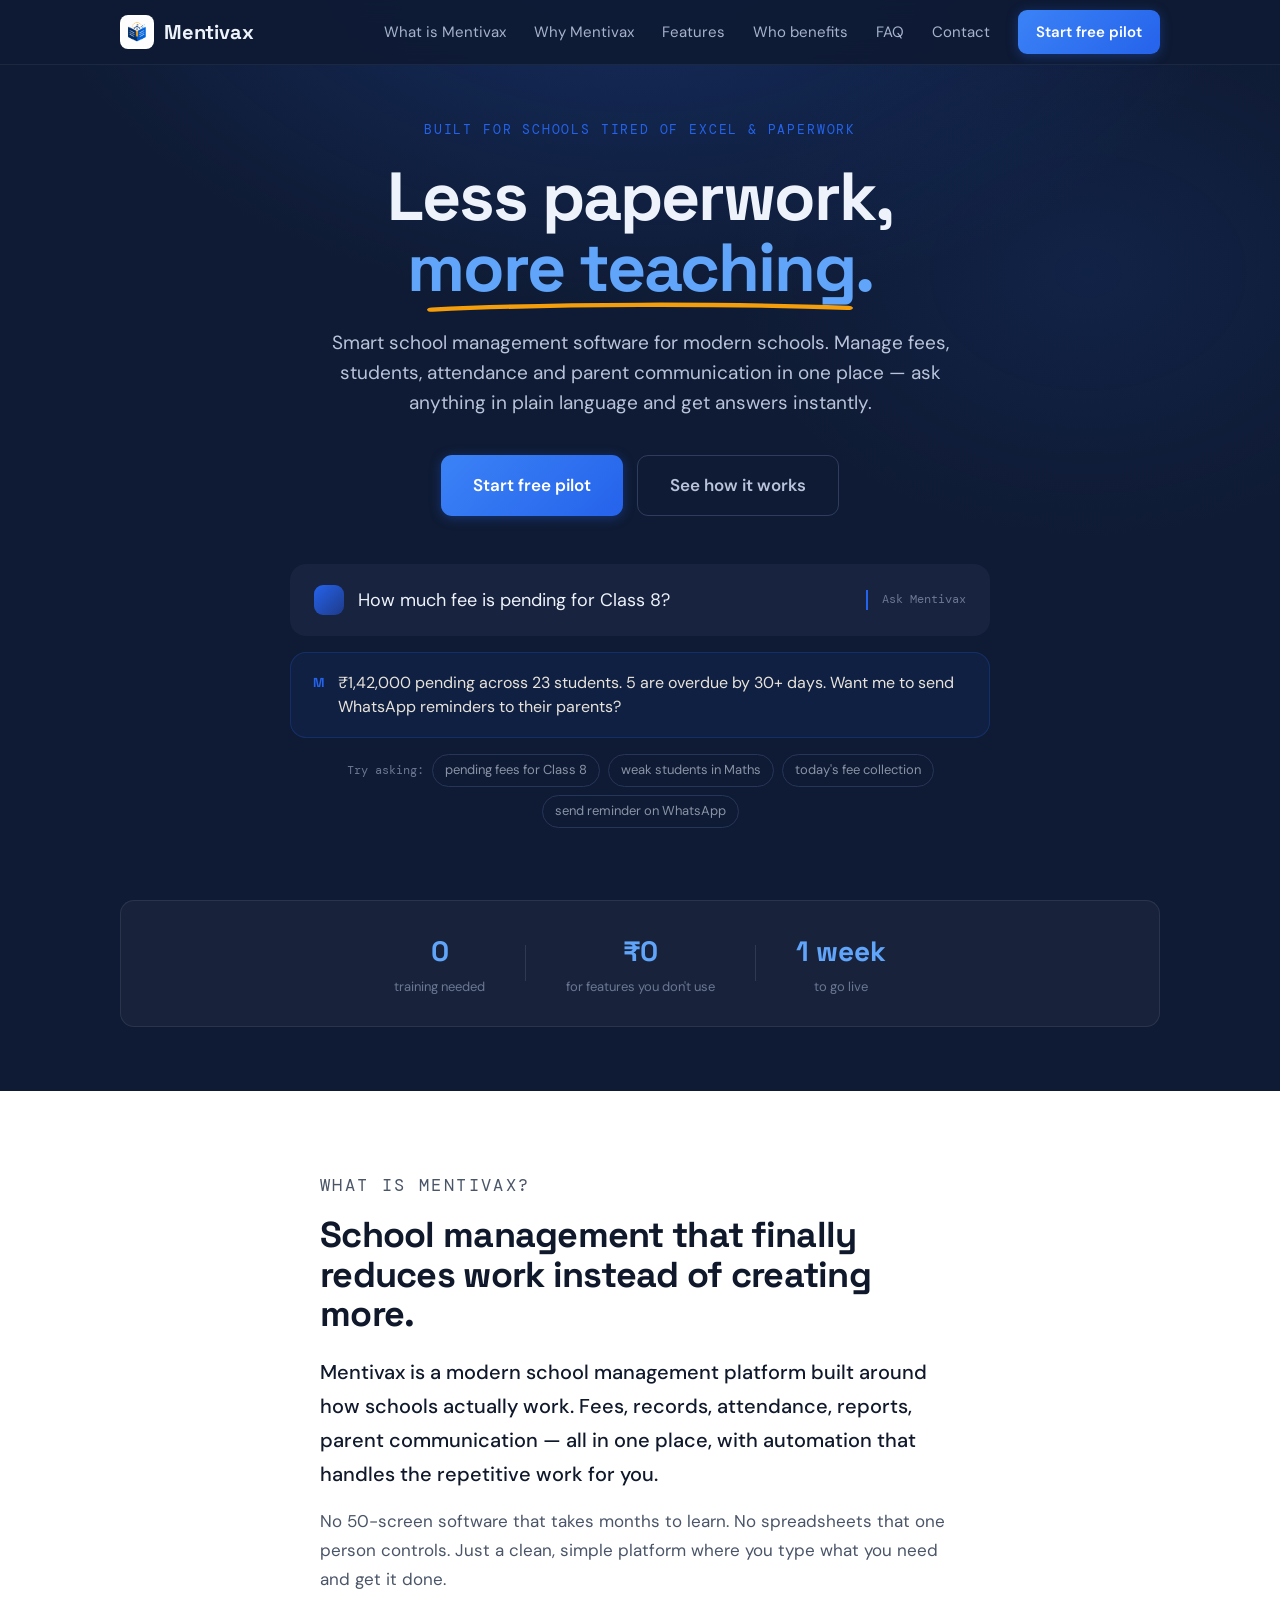
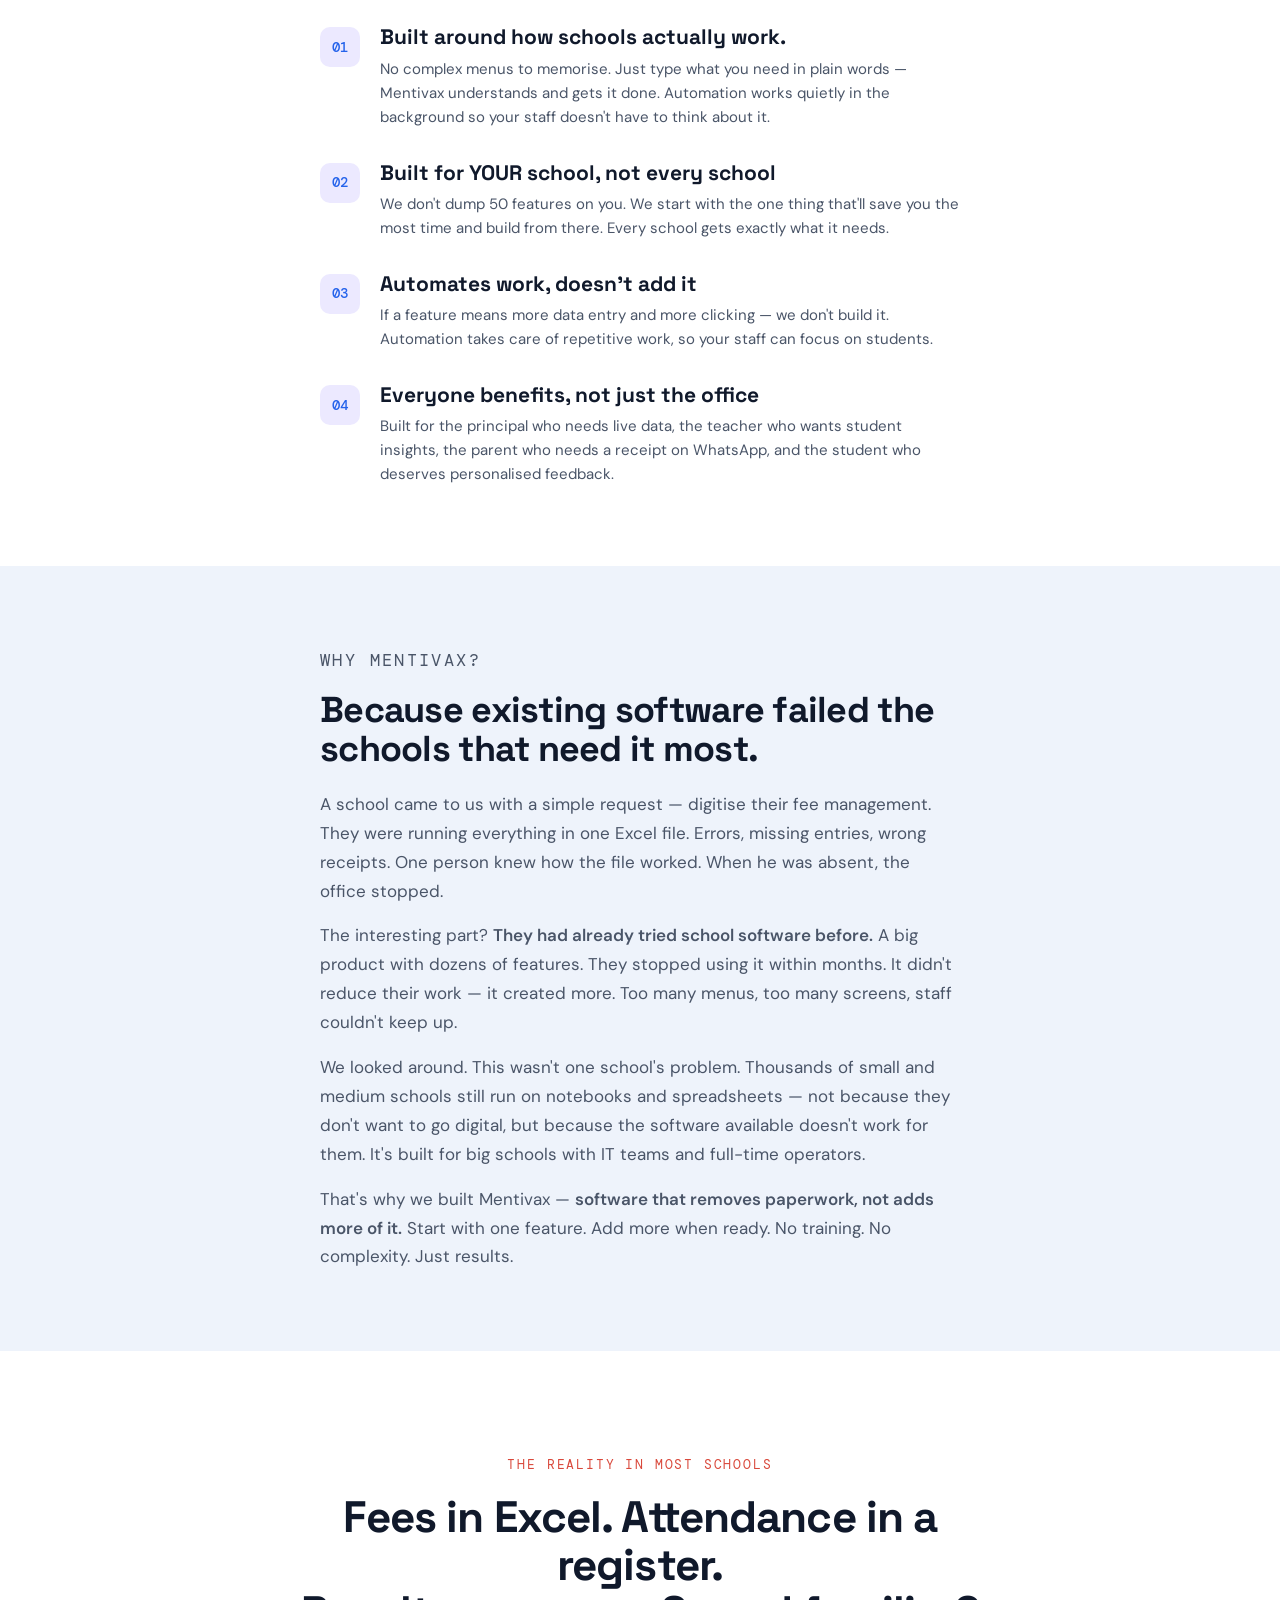
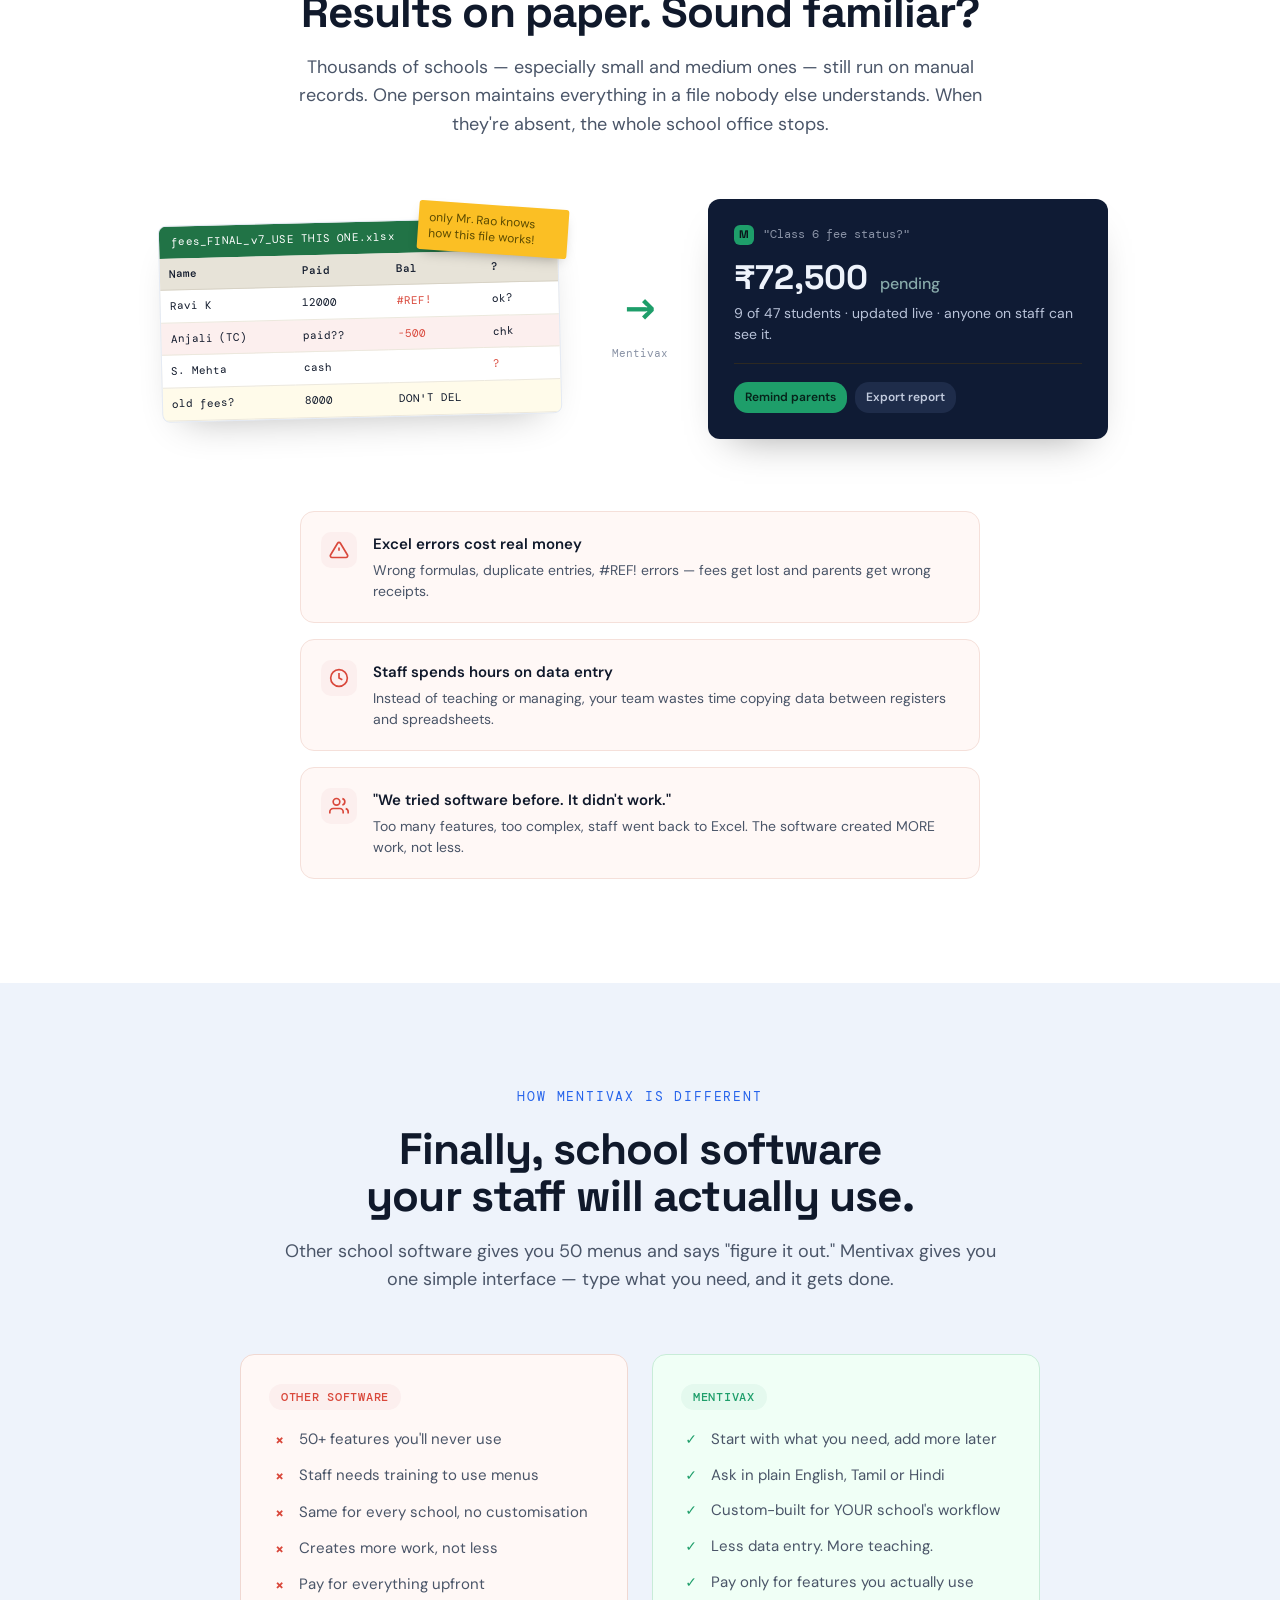
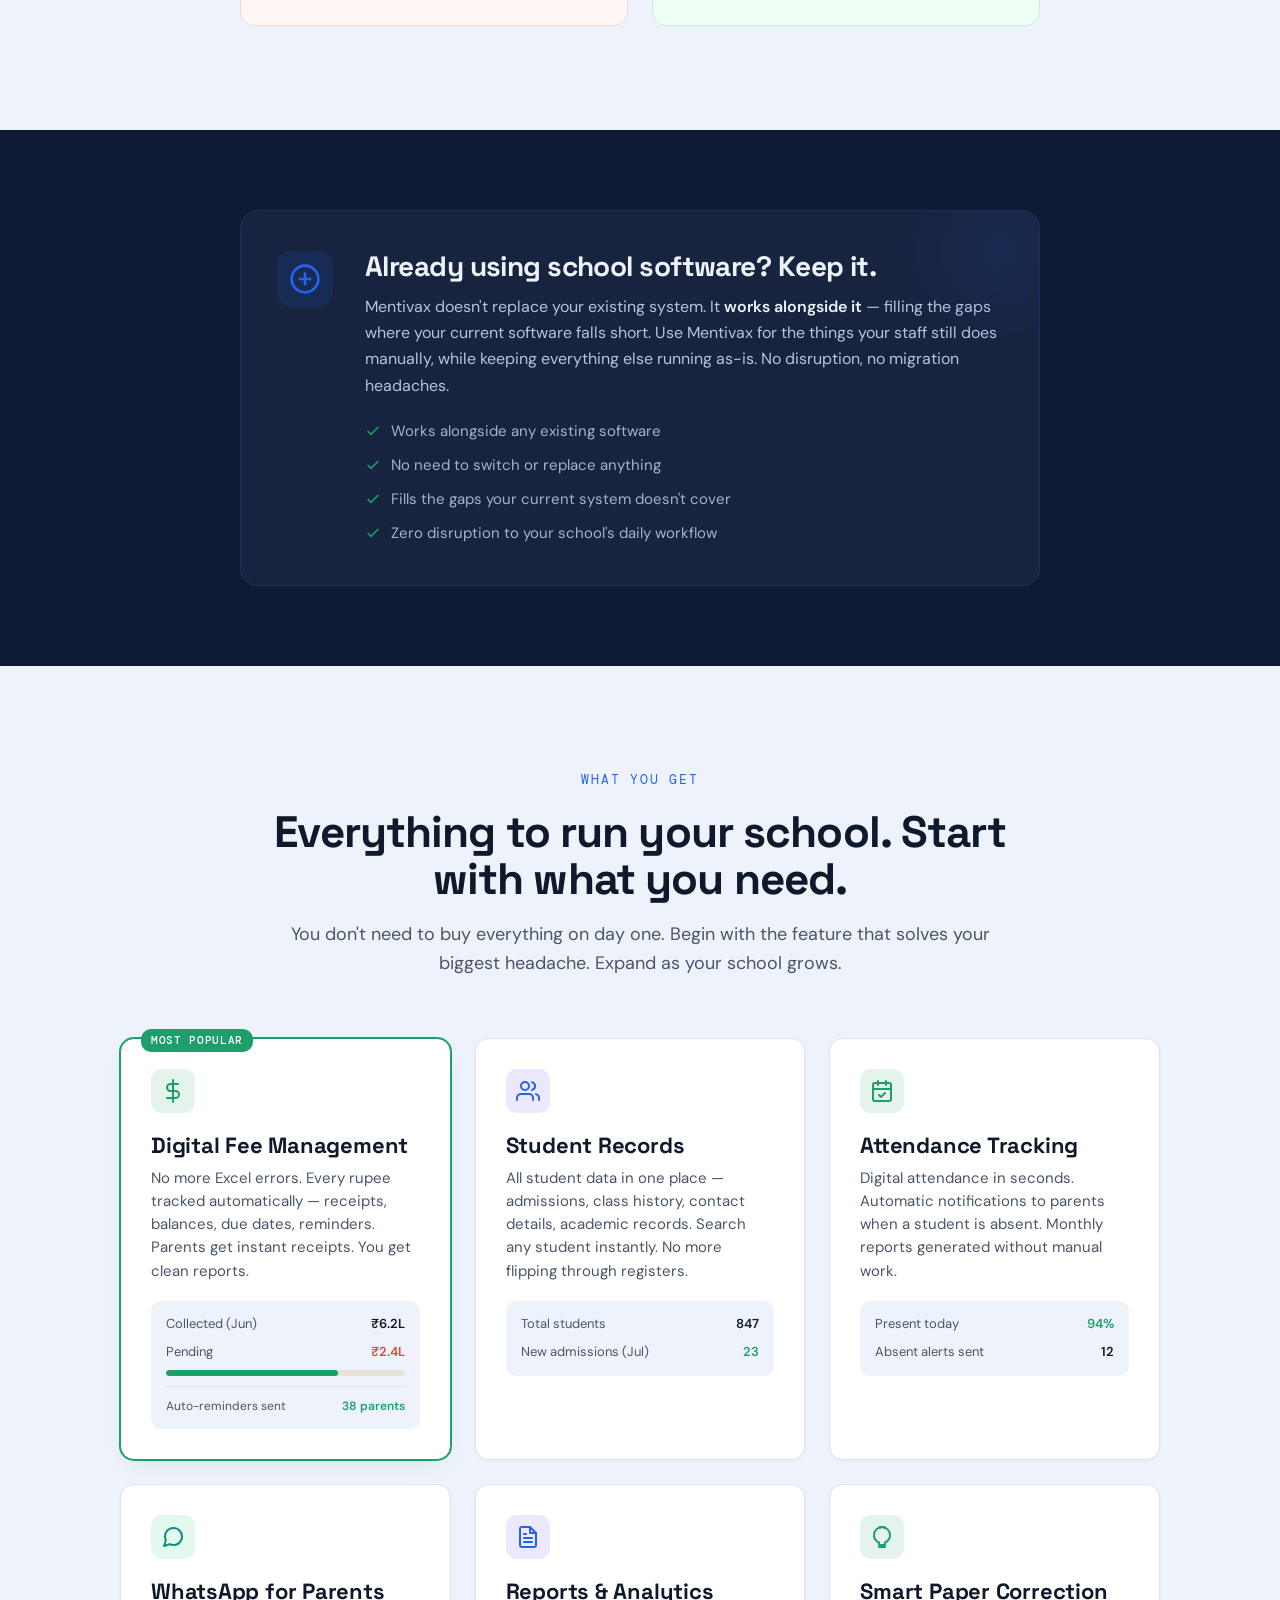
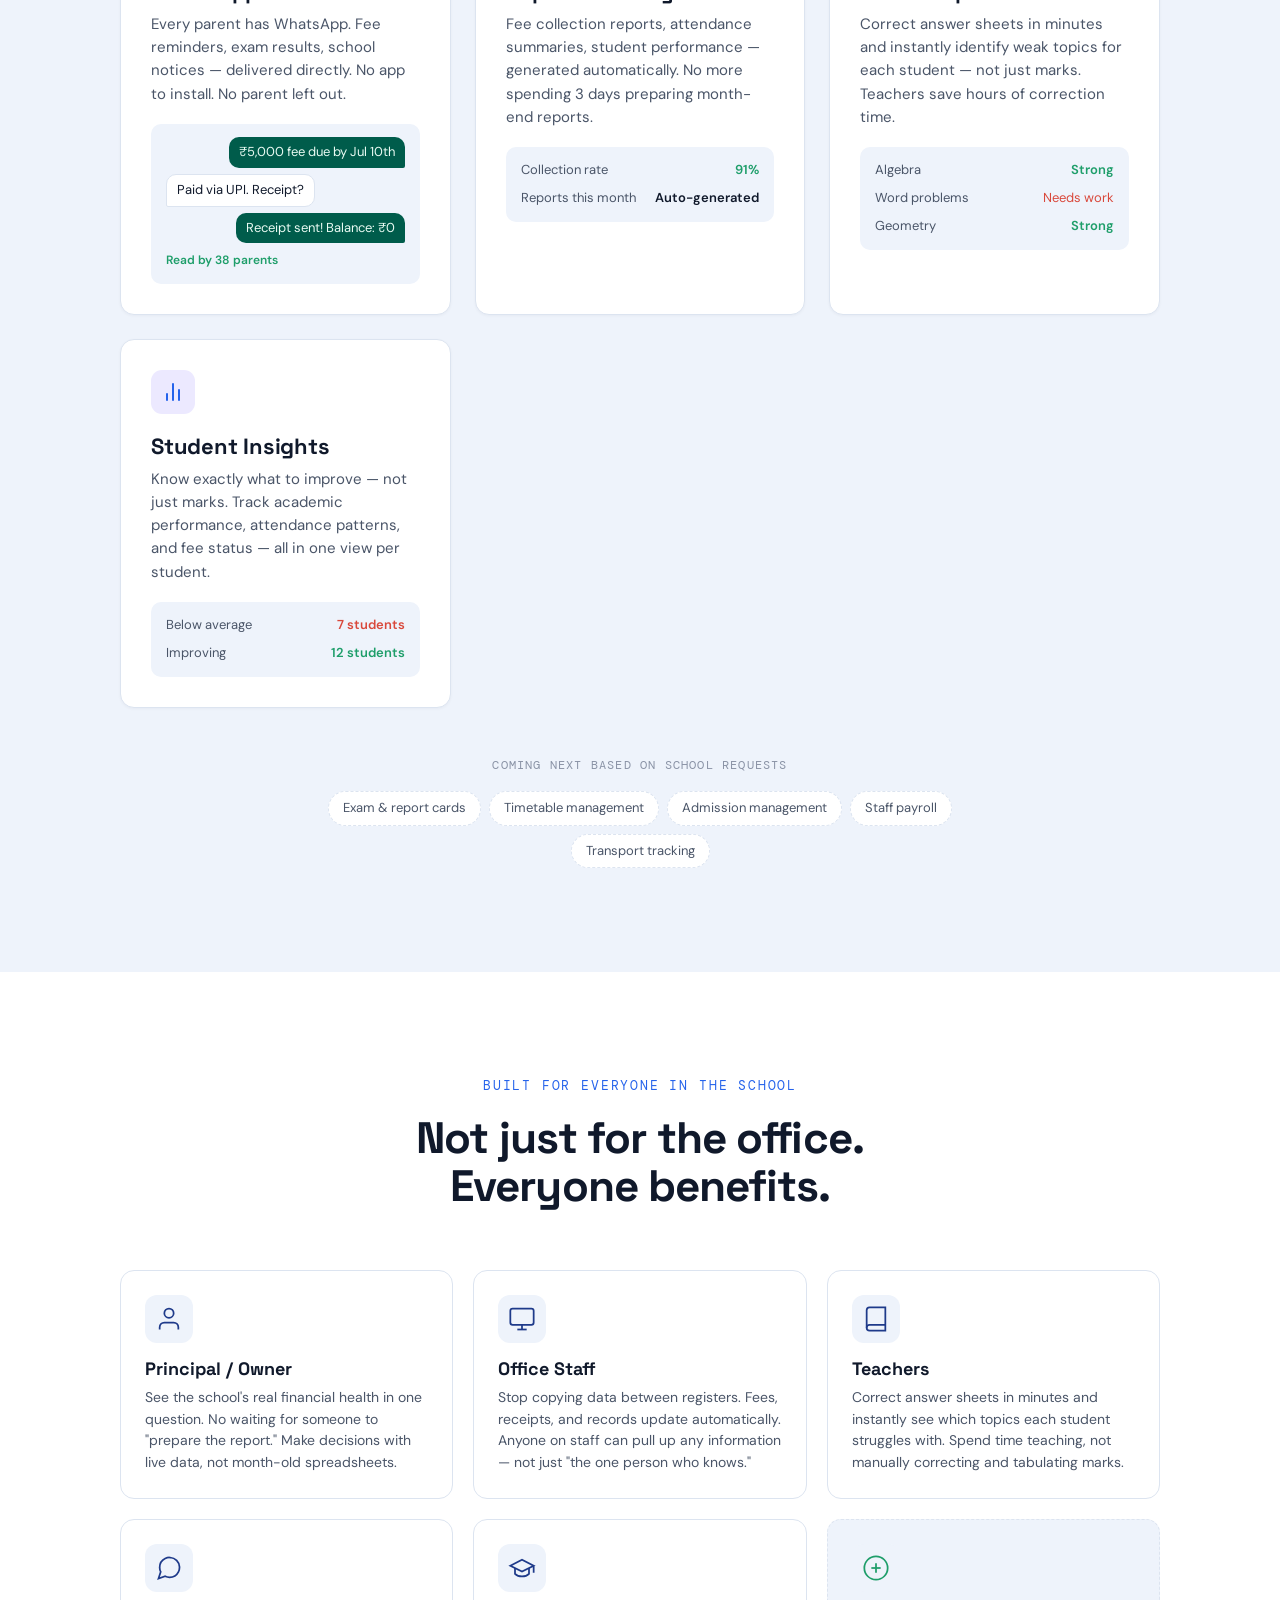
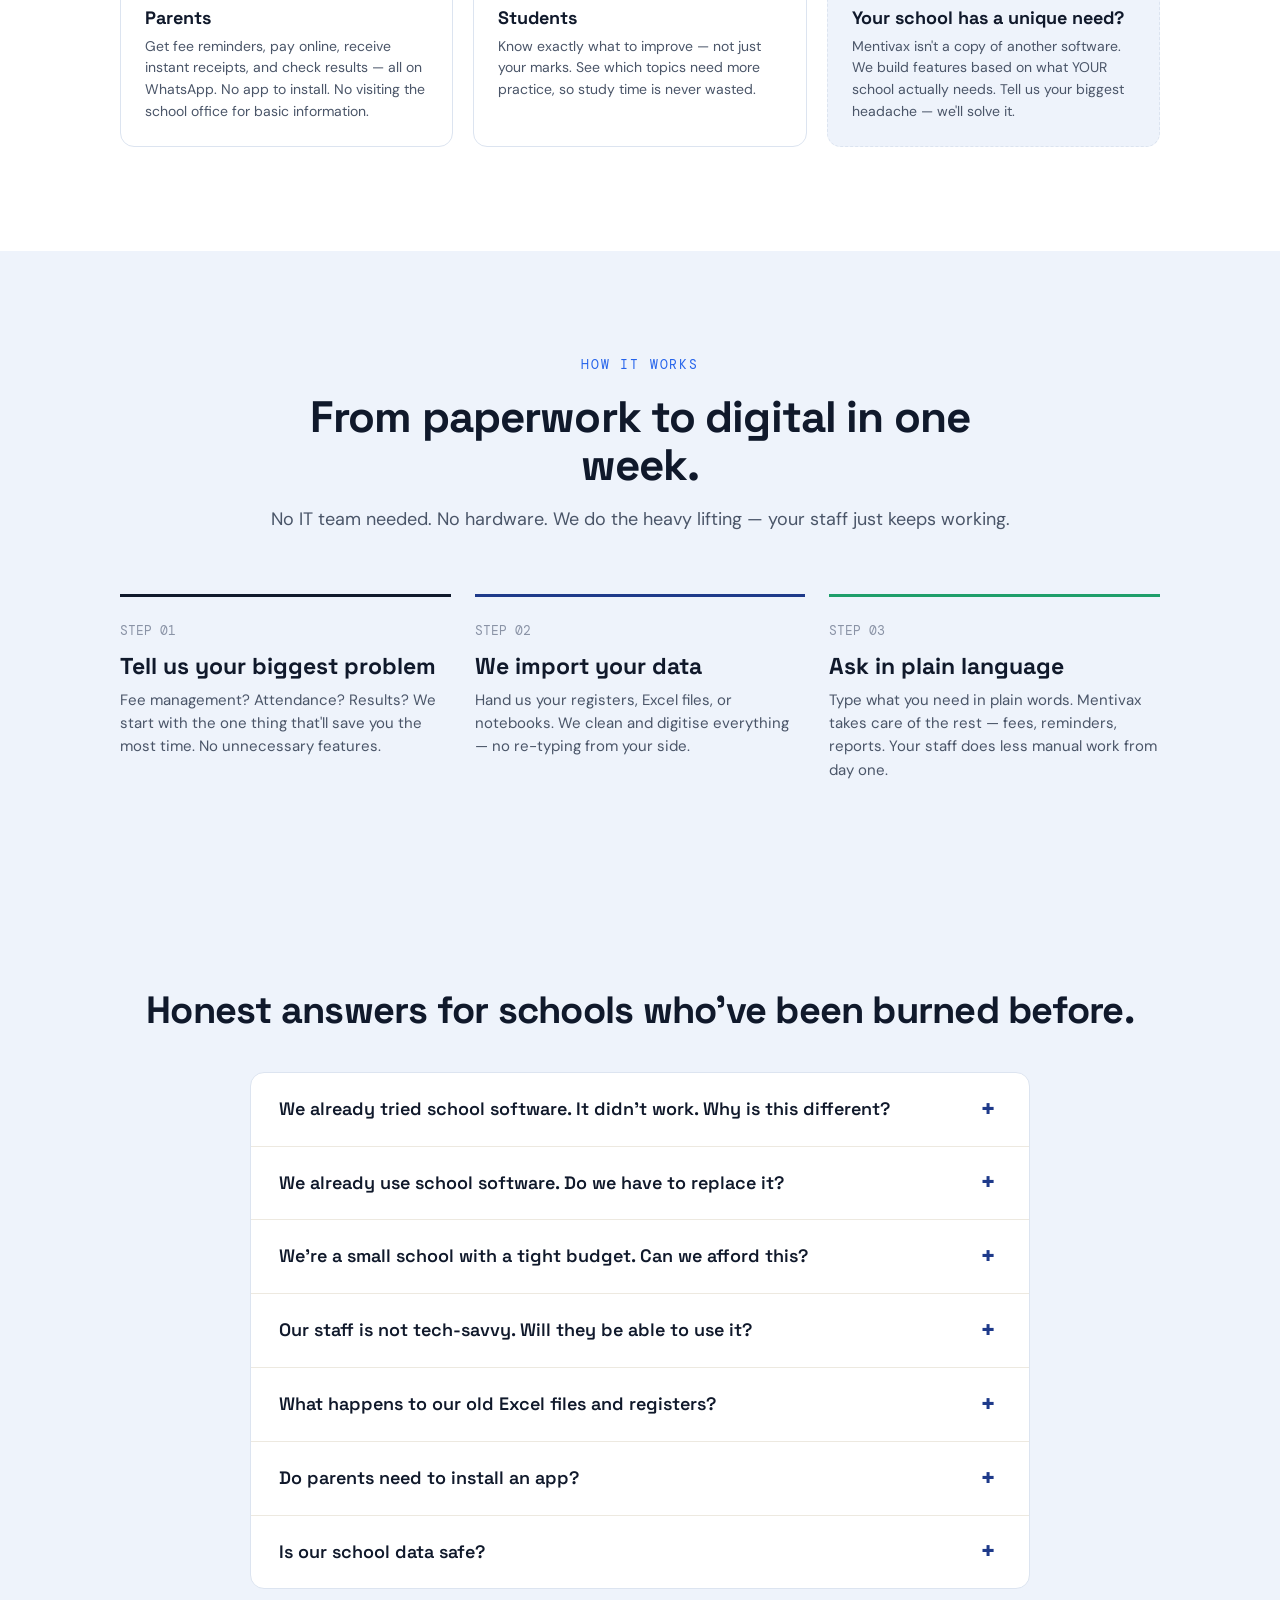
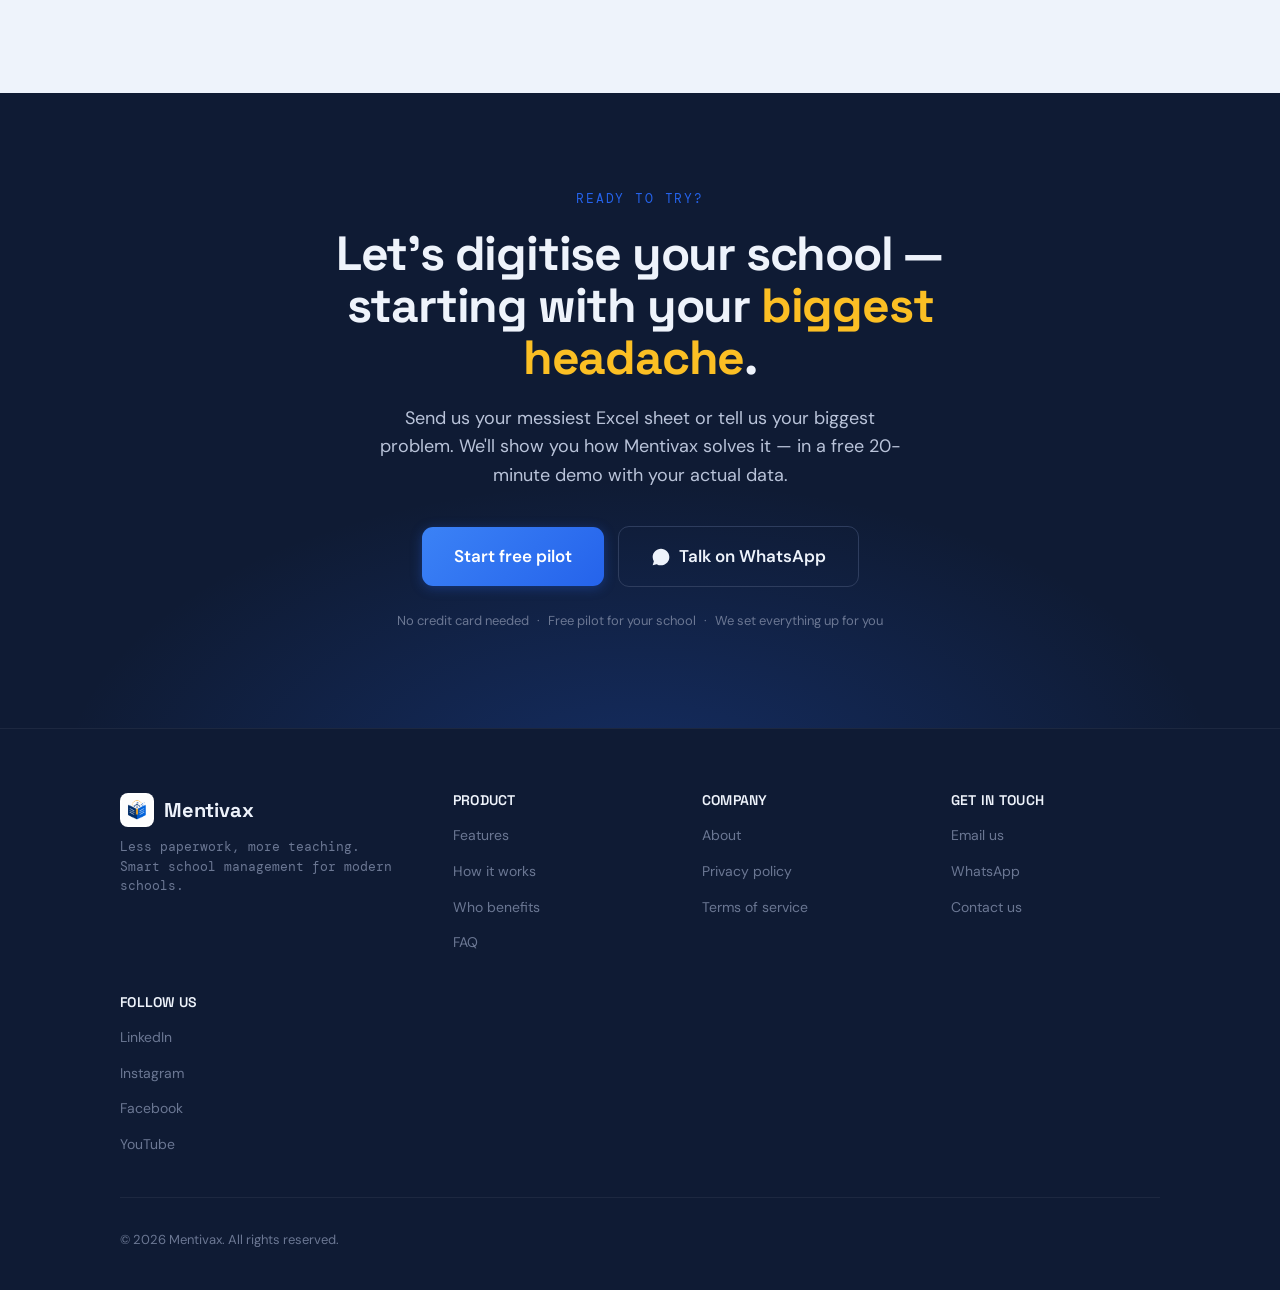
==== commit 7ce471c5: "Design polish pass + hide raw contact details behind action buttons - Contact page: replace visible " ====
--- a/index.html
+++ b/index.html
@@ -240,7 +240,7 @@
       <div class="container">
         <div class="hero-content">
           <p class="section-label hero-label">Built for schools tired of Excel &amp; paperwork</p>
-          <h1 class="hero-title">Less paperwork,<br>more teaching.</h1>
+          <h1 class="hero-title">Less paperwork,<br><span class="hero-accent">more teaching.</span></h1>
           <p class="hero-subtitle">Smart school management software for modern schools. Manage fees, students, attendance and parent communication in one place — ask anything in plain language and get answers instantly.</p>
           <div class="hero-ctas">
             <a href="https://wa.me/918760239085?text=Hi!%20I%27d%20like%20to%20start%20a%20free%20pilot%20for%20my%20school." class="btn btn-primary btn-lg" target="_blank" rel="noopener">Start free pilot</a>
@@ -905,7 +905,7 @@
         <div class="footer-col">
           <h4>Get in touch</h4>
           <ul>
-            <li><a href="mailto:tprakash11121996@gmail.com?subject=Mentivax%20Enquiry">tprakash11121996@gmail.com</a></li>
+            <li><a href="mailto:tprakash11121996@gmail.com?subject=Mentivax%20Enquiry">Email us</a></li>
             <li><a href="https://wa.me/918760239085?text=Hi!%20I%20have%20a%20question%20about%20Mentivax." target="_blank" rel="noopener">WhatsApp</a></li>
             <li><a href="/contact.html">Contact us</a></li>
           </ul>
--- a/css/style.css
+++ b/css/style.css
@@ -152,12 +152,14 @@
 }
 
 .btn-primary {
-  background: var(--color-purple);
-  color: var(--color-bg-dark);
+  background: linear-gradient(135deg, #3B82F6, #2563EB);
+  color: #fff;
+  box-shadow: 0 2px 12px rgba(37, 99, 235, 0.35);
 }
 
 .btn-primary:hover {
-  box-shadow: 0 4px 20px rgba(37, 99, 235, 0.4);
+  background: linear-gradient(135deg, #4F8DF7, #2D6BEE);
+  box-shadow: 0 6px 24px rgba(37, 99, 235, 0.5);
 }
 
 .btn-outline {
@@ -404,7 +406,10 @@
 
 /* --- Hero --- */
 .hero {
-  background: var(--color-bg-dark);
+  background:
+    radial-gradient(ellipse 70% 55% at 50% -10%, rgba(37, 99, 235, 0.28), transparent 70%),
+    radial-gradient(ellipse 40% 35% at 85% 25%, rgba(37, 99, 235, 0.10), transparent 70%),
+    var(--color-bg-dark);
   color: var(--color-text-light);
   padding: 100px 20px 48px;
 }
@@ -447,9 +452,26 @@
 .hero-title {
   font-family: var(--font-display);
   font-size: clamp(34px, 7vw, 68px);
-  line-height: 1.0;
+  line-height: 1.05;
   letter-spacing: -0.03em;
   margin-bottom: 24px;
+}
+
+/* Bright-blue highlight with amber swash, echoing the brand cover */
+.hero-accent {
+  color: #60A5FA;
+  position: relative;
+  display: inline-block;
+}
+
+.hero-accent::after {
+  content: "";
+  position: absolute;
+  left: 4%;
+  right: 4%;
+  bottom: -0.12em;
+  height: 0.14em;
+  background: url("data:image/svg+xml,%3Csvg xmlns='http://www.w3.org/2000/svg' viewBox='0 0 200 12' preserveAspectRatio='none'%3E%3Cpath d='M3 9 C60 2, 140 2, 197 7' stroke='%23F59E0B' stroke-width='5' stroke-linecap='round' fill='none'/%3E%3C/svg%3E") no-repeat center / 100% 100%;
 }
 
 .hero-subtitle {
@@ -506,7 +528,7 @@
   font-family: var(--font-display);
   font-weight: 700;
   font-size: clamp(22px, 3vw, 28px);
-  color: var(--color-purple);
+  color: #60A5FA;
 }
 
 .trust-label {
@@ -1099,6 +1121,14 @@
   border-radius: var(--radius-md);
   padding: 26px;
   position: relative;
+  box-shadow: 0 1px 3px rgba(16, 25, 43, 0.04);
+  transition: transform 0.2s ease, box-shadow 0.2s ease, border-color 0.2s ease;
+}
+
+.feature-card:hover {
+  transform: translateY(-3px);
+  border-color: rgba(37, 99, 235, 0.35);
+  box-shadow: 0 12px 28px -10px rgba(16, 25, 43, 0.14);
 }
 
 @media (min-width: 768px) {
@@ -1318,12 +1348,13 @@
   border: 1px solid var(--color-border);
   border-radius: var(--radius-md);
   background: var(--color-bg-white);
-  transition: border-color 0.2s, box-shadow 0.2s;
+  transition: border-color 0.2s, box-shadow 0.2s, transform 0.2s ease;
 }
 
 .benefit-card:hover {
-  border-color: var(--color-purple);
-  box-shadow: 0 4px 16px rgba(37, 99, 235, 0.08);
+  transform: translateY(-3px);
+  border-color: rgba(37, 99, 235, 0.4);
+  box-shadow: 0 12px 28px -10px rgba(37, 99, 235, 0.14);
 }
 
 .benefit-card--cta {
@@ -1586,7 +1617,9 @@
 /* --- CTA --- */
 .cta {
   padding: 64px 20px;
-  background: var(--color-bg-dark);
+  background:
+    radial-gradient(ellipse 65% 70% at 50% 110%, rgba(37, 99, 235, 0.25), transparent 70%),
+    var(--color-bg-dark);
   color: var(--color-text-light);
   text-align: center;
 }
@@ -1616,7 +1649,7 @@
 }
 
 .cta-title em {
-  color: var(--color-purple);
+  color: var(--color-yellow);
   font-style: normal;
 }
 
@@ -2208,11 +2241,32 @@
   margin-bottom: 18px;
 }
 
-.contact-card-value {
+.contact-card-action {
   margin-top: auto;
+  display: inline-flex;
+  align-items: center;
+  gap: 8px;
   font-weight: 600;
-  color: var(--color-purple-deep);
-  word-break: break-word;
+  font-size: 15px;
+  color: #fff;
+  padding: 12px 22px;
+  border-radius: 10px;
+  transition: transform 0.15s ease, box-shadow 0.15s ease;
+}
+
+.contact-card-action--wa {
+  background: linear-gradient(135deg, #2BB864, #1FA855);
+  box-shadow: 0 2px 12px rgba(37, 211, 102, 0.3);
+}
+
+.contact-card-action--mail {
+  background: linear-gradient(135deg, #3B82F6, #2563EB);
+  box-shadow: 0 2px 12px rgba(37, 99, 235, 0.3);
+}
+
+.contact-card:hover .contact-card-action {
+  transform: translateY(-1px);
+  box-shadow: 0 6px 20px rgba(16, 25, 43, 0.22);
 }
 
 .contact-card-note {
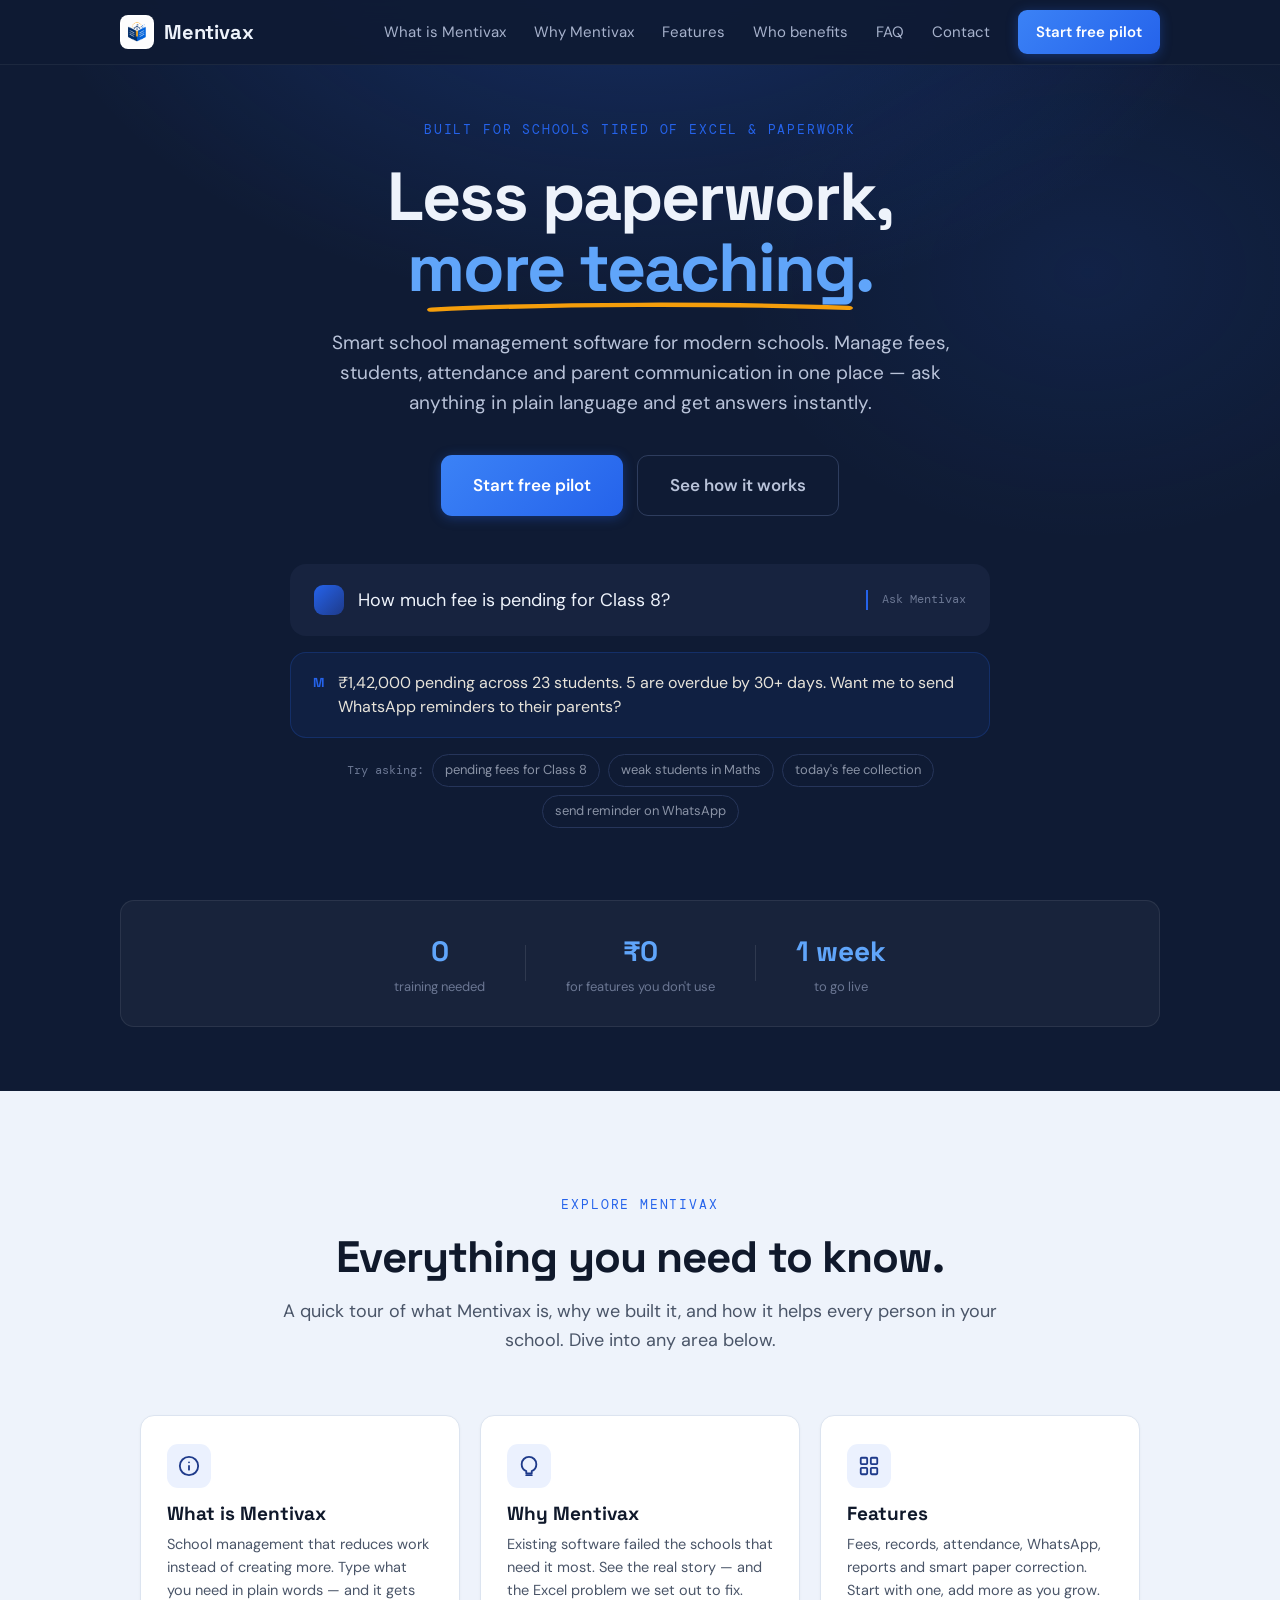
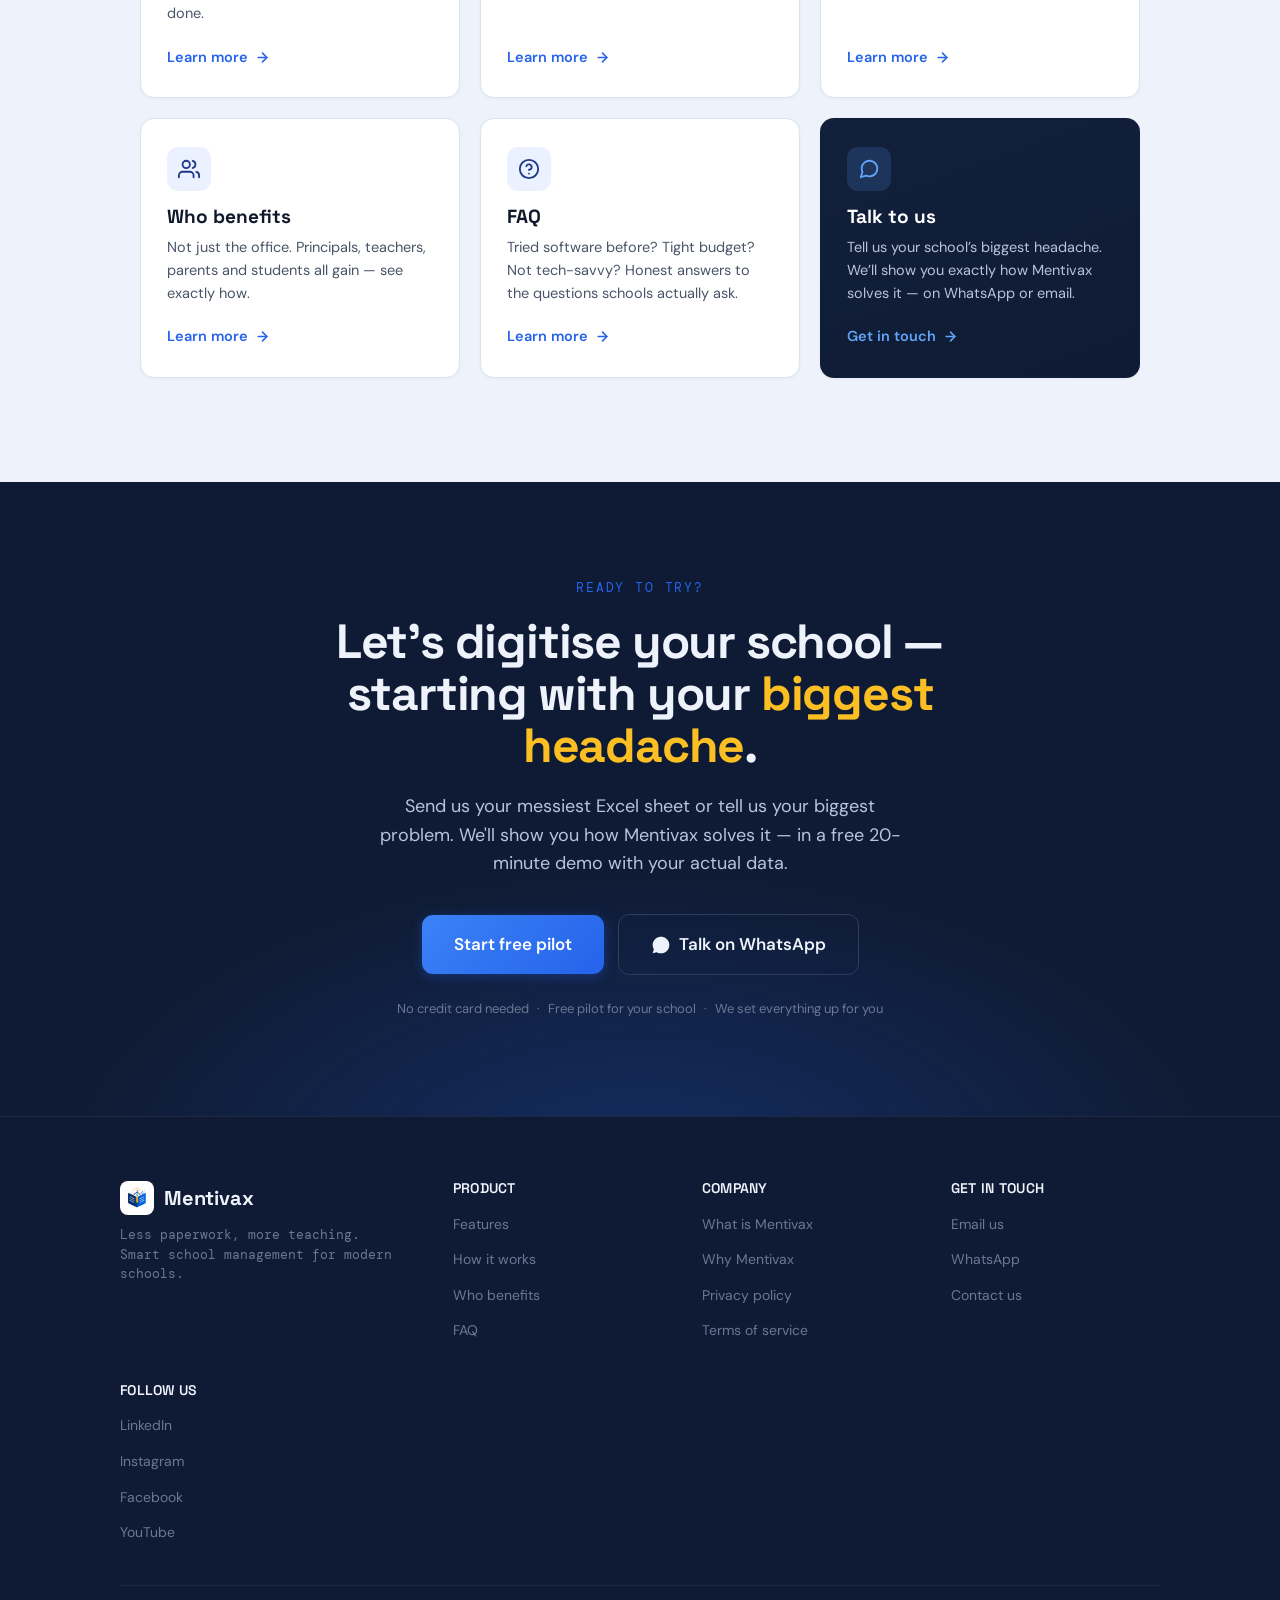
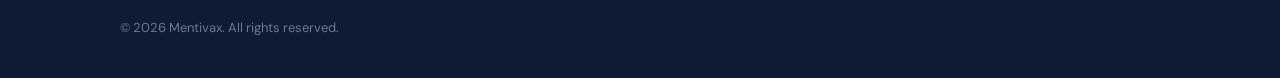
==== commit 691e315e: "Restructure into separate indexable pages (SEO) Convert the single-page hash sections into real, cra" ====
--- a/index.html
+++ b/index.html
@@ -7,14 +7,12 @@
     window.dataLayer = window.dataLayer || [];
     function gtag(){dataLayer.push(arguments);}
     gtag('js', new Date());
-
     gtag('config', 'G-EMW6KZXQJM');
   </script>
   <meta charset="utf-8">
   <meta name="viewport" content="width=device-width, initial-scale=1">
   <title>Mentivax — Less Paperwork, More Teaching | Smart School Management Software</title>
-  <meta name="description" content="Mentivax is a school management platform designed for schools with 100–2,000 students. Manage fees, student records, attendance, reports and parent communication from one place — with smart automation that saves your staff hours every week.">
-  <meta name="keywords" content="school management software, school fee management software, school management platform, digital school records, school ERP, WhatsApp school communication, school administration software, small school software, school fees tracking, student records management">
+  <meta name="description" content="Less paperwork, more teaching. Mentivax is smart school management software for modern schools — manage fees, student records, attendance, reports and parent communication in one place, with automation that saves your staff hours every week.">
   <meta name="author" content="Mentivax">
   <meta name="robots" content="index, follow">
   <link rel="canonical" href="https://www.mentivax.com/">
@@ -33,7 +31,7 @@
   <!-- Twitter Card -->
   <meta name="twitter:card" content="summary_large_image">
   <meta name="twitter:title" content="Mentivax — Less Paperwork, More Teaching">
-  <meta name="twitter:description" content="Smart school management software for modern schools. Fees, records, attendance &amp; parent communication in one place.">
+  <meta name="twitter:description" content="Smart school management software for modern schools. Manage fees, records, attendance, reports and parent communication from one place — automation saves your staff hours every week.">
   <meta name="twitter:image" content="https://www.mentivax.com/images/og-image.png">
 
   <!-- Favicon -->
@@ -45,21 +43,19 @@
   <meta name="theme-color" content="#0F1B34">
   <link rel="manifest" href="/manifest.json">
 
-  <!-- Preconnect to font CDN -->
+  <!-- Fonts -->
   <link rel="preconnect" href="https://fonts.googleapis.com">
   <link rel="preconnect" href="https://fonts.gstatic.com" crossorigin>
   <link href="https://fonts.googleapis.com/css2?family=DM+Mono:wght@400;500&family=DM+Sans:wght@400;500;600;700&family=Space+Grotesk:wght@400;500;600;700&display=swap" rel="stylesheet">
 
   <!-- Styles -->
   <link rel="stylesheet" href="/css/style.css">
-
-  <!-- Structured Data -->
   <script type="application/ld+json">
   {
     "@context": "https://schema.org",
     "@type": "SoftwareApplication",
     "name": "Mentivax",
-    "description": "School management platform designed for growing schools. Manage fees, student records, attendance, reports and parent communication from one place with intelligent automation.",
+    "description": "Less paperwork, more teaching — Mentivax is smart school management software for modern schools. Manage fees, student records, attendance, reports and parent communication in one place with intelligent automation.",
     "applicationCategory": "EducationalApplication",
     "operatingSystem": "Web",
     "offers": {
@@ -82,70 +78,6 @@
       "Reports and analytics",
       "Smart paper correction",
       "Student performance insights"
-    ]
-  }
-  </script>
-  <script type="application/ld+json">
-  {
-    "@context": "https://schema.org",
-    "@type": "FAQPage",
-    "mainEntity": [
-      {
-        "@type": "Question",
-        "name": "We already tried school software before. It didn't work. Why is Mentivax different?",
-        "acceptedAnswer": {
-          "@type": "Answer",
-          "text": "Most school software dumps 50 features on you and expects your staff to learn menus. Mentivax is built around simplicity — type what you need in plain words and get it done. No training manuals, no clicking through 10 screens. And you only pay for what you actually use."
-        }
-      },
-      {
-        "@type": "Question",
-        "name": "We already use school software. Do we have to replace it?",
-        "acceptedAnswer": {
-          "@type": "Answer",
-          "text": "No. Mentivax works alongside your existing software. You don't have to switch or replace anything. Mentivax fills the gaps — the tasks your staff still does manually, the reports that take hours, the reminders nobody sends on time. Zero disruption."
-        }
-      },
-      {
-        "@type": "Question",
-        "name": "We are a small school with a low budget. Can we afford this?",
-        "acceptedAnswer": {
-          "@type": "Answer",
-          "text": "Mentivax is built for small and medium schools. We don't charge for features you don't need. Start with just fee management, and add more only when you're ready. We'll work within your budget."
-        }
-      },
-      {
-        "@type": "Question",
-        "name": "Our staff is not tech-savvy. Will they be able to use it?",
-        "acceptedAnswer": {
-          "@type": "Answer",
-          "text": "If they can type a WhatsApp message, they can use Mentivax. There are no menus to memorise, no complex screens. Just type your question and get the answer. It's that simple."
-        }
-      },
-      {
-        "@type": "Question",
-        "name": "What happens to our old Excel files and registers?",
-        "acceptedAnswer": {
-          "@type": "Answer",
-          "text": "We import everything for you — fees, student records, marks. You don't re-type anything. Your old data is cleaned up and ready from day one."
-        }
-      },
-      {
-        "@type": "Question",
-        "name": "Do parents need to install an app?",
-        "acceptedAnswer": {
-          "@type": "Answer",
-          "text": "No. Parents receive everything — fee reminders, results, notices — directly on WhatsApp. No app download needed. Works on any phone."
-        }
-      },
-      {
-        "@type": "Question",
-        "name": "Is our school data safe?",
-        "acceptedAnswer": {
-          "@type": "Answer",
-          "text": "Yes. Your data is encrypted and backed up daily. Only your authorised staff can access it. It's far safer than an Excel file sitting on one person's laptop."
-        }
-      }
     ]
   }
   </script>
@@ -189,7 +121,7 @@
       "https://www.linkedin.com/company/mentivax/",
       "https://www.facebook.com/mentivax",
       "https://www.instagram.com/mentivax",
-      "https://www.youtube.com/@mentivaxschools"
+      "https://www.youtube.com/@mentivaxschool"
     ]
   }
   </script>
@@ -200,14 +132,14 @@
     "@id": "https://www.mentivax.com/#website",
     "url": "https://www.mentivax.com/",
     "name": "Mentivax",
-    "description": "School management platform for growing schools — fees, records, attendance, reports and parent communication.",
+    "description": "Less paperwork, more teaching. Smart school management software for modern schools — fees, records, attendance, reports and parent communication.",
     "publisher": { "@id": "https://www.mentivax.com/#organization" },
     "inLanguage": "en"
   }
   </script>
 </head>
 <body>
-  <a href="#hero" class="skip-link">Skip to content</a>
+  <a href="#main" class="skip-link">Skip to content</a>
 
   <!-- HEADER / NAV -->
   <header class="site-header" id="header">
@@ -221,21 +153,20 @@
       </button>
       <nav class="main-nav" id="mainNav" aria-label="Main navigation">
         <ul>
-          <li><a href="#what-is-mentivax">What is Mentivax</a></li>
-          <li><a href="#why-mentivax">Why Mentivax</a></li>
-          <li><a href="#features">Features</a></li>
-          <li><a href="#who-benefits">Who benefits</a></li>
-          <li><a href="#faq">FAQ</a></li>
-          <li><a href="/contact.html">Contact</a></li>
+          <li><a href="/what-is-mentivax/">What is Mentivax</a></li>
+          <li><a href="/why-mentivax/">Why Mentivax</a></li>
+          <li><a href="/features/">Features</a></li>
+          <li><a href="/who-benefits/">Who benefits</a></li>
+          <li><a href="/faq/">FAQ</a></li>
+          <li><a href="/contact/">Contact</a></li>
           <li><a href="https://wa.me/918760239085?text=Hi!%20I%27d%20like%20to%20start%20a%20free%20pilot%20for%20my%20school." class="btn btn-primary btn-sm" target="_blank" rel="noopener">Start free pilot</a></li>
         </ul>
       </nav>
     </div>
   </header>
 
-  <main>
-
-    <!-- ==================== HERO ==================== -->
+  <main id="main">
+
     <section class="hero" id="hero">
       <div class="container">
         <div class="hero-content">
@@ -244,7 +175,7 @@
           <p class="hero-subtitle">Smart school management software for modern schools. Manage fees, students, attendance and parent communication in one place — ask anything in plain language and get answers instantly.</p>
           <div class="hero-ctas">
             <a href="https://wa.me/918760239085?text=Hi!%20I%27d%20like%20to%20start%20a%20free%20pilot%20for%20my%20school." class="btn btn-primary btn-lg" target="_blank" rel="noopener">Start free pilot</a>
-            <a href="#what-is-mentivax" class="btn btn-outline-hero btn-lg">See how it works</a>
+            <a href="/what-is-mentivax/" class="btn btn-outline-hero btn-lg">See how it works</a>
           </div>
         </div>
 
@@ -289,568 +220,55 @@
       </div>
     </section>
 
-    <!-- ==================== WHAT IS MENTIVAX ==================== -->
-    <section class="about-section" id="what-is-mentivax">
-      <div class="container about-container">
-        <div class="about-block reveal">
-          <p class="section-label">What is Mentivax?</p>
-          <h2 class="about-heading">School management that finally reduces work instead of creating more.</h2>
-          <p class="about-lead">Mentivax is a modern school management platform built around how schools actually work. Fees, records, attendance, reports, parent communication — all in one place, with automation that handles the repetitive work for you.</p>
-          <p>No 50-screen software that takes months to learn. No spreadsheets that one person controls. Just a clean, simple platform where you type what you need and get it done.</p>
-
-          <div class="about-principles">
-            <div class="principle">
-              <div class="principle-number">01</div>
-              <div>
-                <h3>Built around how schools actually work.</h3>
-                <p>No complex menus to memorise. Just type what you need in plain words — Mentivax understands and gets it done. Automation works quietly in the background so your staff doesn't have to think about it.</p>
-              </div>
-            </div>
-            <div class="principle">
-              <div class="principle-number">02</div>
-              <div>
-                <h3>Built for YOUR school, not every school</h3>
-                <p>We don't dump 50 features on you. We start with the one thing that'll save you the most time and build from there. Every school gets exactly what it needs.</p>
-              </div>
-            </div>
-            <div class="principle">
-              <div class="principle-number">03</div>
-              <div>
-                <h3>Automates work, doesn't add it</h3>
-                <p>If a feature means more data entry and more clicking — we don't build it. Automation takes care of repetitive work, so your staff can focus on students.</p>
-              </div>
-            </div>
-            <div class="principle">
-              <div class="principle-number">04</div>
-              <div>
-                <h3>Everyone benefits, not just the office</h3>
-                <p>Built for the principal who needs live data, the teacher who wants student insights, the parent who needs a receipt on WhatsApp, and the student who deserves personalised feedback.</p>
-              </div>
-            </div>
-          </div>
-        </div>
-      </div>
-    </section>
-
-    <!-- ==================== WHY MENTIVAX ==================== -->
-    <section class="why-mentivax" id="why-mentivax">
-      <div class="container about-container">
-        <div class="about-block reveal">
-          <p class="section-label section-label--red">Why Mentivax?</p>
-          <h2 class="about-heading">Because existing software failed the schools that need it most.</h2>
-          <p>A school came to us with a simple request — digitise their fee management. They were running everything in one Excel file. Errors, missing entries, wrong receipts. One person knew how the file worked. When he was absent, the office stopped.</p>
-          <p>The interesting part? <strong>They had already tried school software before.</strong> A big product with dozens of features. They stopped using it within months. It didn't reduce their work — it created more. Too many menus, too many screens, staff couldn't keep up.</p>
-          <p>We looked around. This wasn't one school's problem. Thousands of small and medium schools still run on notebooks and spreadsheets — not because they don't want to go digital, but because the software available doesn't work for them. It's built for big schools with IT teams and full-time operators.</p>
-          <p>That's why we built Mentivax — <strong>software that removes paperwork, not adds more of it.</strong> Start with one feature. Add more when ready. No training. No complexity. Just results.</p>
-        </div>
-      </div>
-    </section>
-
-    <!-- ==================== PROBLEM ==================== -->
-    <section class="problem" id="problem">
+    <!-- OVERVIEW -->
+    <section class="overview-section" id="overview">
       <div class="container">
         <div class="section-header">
-          <p class="section-label section-label--red">The reality in most schools</p>
-          <h2 class="section-title">Fees in Excel. Attendance in a register.<br class="hide-mobile"> Results on paper. Sound familiar?</h2>
-          <p class="section-desc">Thousands of schools — especially small and medium ones — still run on manual records. One person maintains everything in a file nobody else understands. When they're absent, the whole school office stops.</p>
-        </div>
-
-        <div class="problem-comparison">
-          <!-- Before: Messy spreadsheet -->
-          <div class="problem-before">
-            <div class="spreadsheet">
-              <div class="spreadsheet-header">fees_FINAL_v7_USE THIS ONE.xlsx</div>
-              <div class="spreadsheet-grid">
-                <div class="spreadsheet-row spreadsheet-row--head">
-                  <span>Name</span><span>Paid</span><span>Bal</span><span>?</span>
-                </div>
-                <div class="spreadsheet-row">
-                  <span>Ravi K</span><span>12000</span><span class="text-red">#REF!</span><span>ok?</span>
-                </div>
-                <div class="spreadsheet-row spreadsheet-row--error">
-                  <span>Anjali (TC)</span><span>paid??</span><span class="text-red">-500</span><span>chk</span>
-                </div>
-                <div class="spreadsheet-row">
-                  <span>S. Mehta</span><span>cash</span><span></span><span class="text-red">?</span>
-                </div>
-                <div class="spreadsheet-row spreadsheet-row--warn">
-                  <span>old fees?</span><span>8000</span><span>DON'T DEL</span><span></span>
-                </div>
-              </div>
-            </div>
-            <div class="sticky-note" aria-hidden="true">only Mr.&nbsp;Rao knows how this file works!</div>
-          </div>
-
-          <!-- Arrow -->
-          <div class="problem-arrow" aria-hidden="true">
-            <span class="arrow-icon">&rarr;</span>
-            <span class="arrow-label">Mentivax</span>
-          </div>
-
-          <!-- After: Mentivax -->
-          <div class="problem-after">
-            <div class="mentivax-card">
-              <div class="mentivax-card-q">
-                <span class="mentivax-card-icon" aria-hidden="true">M</span>
-                <span>"Class 6 fee status?"</span>
-              </div>
-              <div class="mentivax-card-amount">
-                <span class="amount">&#8377;72,500</span>
-                <span class="amount-label">pending</span>
-              </div>
-              <p class="mentivax-card-meta">9 of 47 students &middot; updated live &middot; anyone on staff can see it.</p>
-              <hr class="mentivax-card-divider">
-              <div class="mentivax-card-actions">
-                <span class="btn btn-green btn-xs">Remind parents</span>
-                <span class="btn btn-ghost btn-xs">Export report</span>
-              </div>
-            </div>
-          </div>
-        </div>
-
-        <!-- Pain points -->
-        <div class="pain-points">
-          <div class="pain-point reveal">
-            <span class="pain-icon" aria-hidden="true">
-              <svg width="20" height="20" viewBox="0 0 24 24" fill="none" stroke="currentColor" stroke-width="2"><path d="M10.29 3.86L1.82 18a2 2 0 001.71 3h16.94a2 2 0 001.71-3L13.71 3.86a2 2 0 00-3.42 0z"/><line x1="12" y1="9" x2="12" y2="13"/><line x1="12" y1="17" x2="12.01" y2="17"/></svg>
-            </span>
-            <div>
-              <strong>Excel errors cost real money</strong>
-              <p>Wrong formulas, duplicate entries, #REF! errors — fees get lost and parents get wrong receipts.</p>
-            </div>
-          </div>
-          <div class="pain-point reveal">
-            <span class="pain-icon" aria-hidden="true">
-              <svg width="20" height="20" viewBox="0 0 24 24" fill="none" stroke="currentColor" stroke-width="2"><circle cx="12" cy="12" r="10"/><polyline points="12 6 12 12 16 14"/></svg>
-            </span>
-            <div>
-              <strong>Staff spends hours on data entry</strong>
-              <p>Instead of teaching or managing, your team wastes time copying data between registers and spreadsheets.</p>
-            </div>
-          </div>
-          <div class="pain-point reveal">
-            <span class="pain-icon" aria-hidden="true">
-              <svg width="20" height="20" viewBox="0 0 24 24" fill="none" stroke="currentColor" stroke-width="2"><path d="M17 21v-2a4 4 0 00-4-4H5a4 4 0 00-4 4v2"/><circle cx="9" cy="7" r="4"/><path d="M23 21v-2a4 4 0 00-3-3.87"/><path d="M16 3.13a4 4 0 010 7.75"/></svg>
-            </span>
-            <div>
-              <strong>"We tried software before. It didn't work."</strong>
-              <p>Too many features, too complex, staff went back to Excel. The software created MORE work, not less.</p>
-            </div>
-          </div>
+          <p class="section-label">Explore Mentivax</p>
+          <h2 class="section-title">Everything you need to know.</h2>
+          <p class="section-desc">A quick tour of what Mentivax is, why we built it, and how it helps every person in your school. Dive into any area below.</p>
+        </div>
+        <div class="overview-grid">
+          <a class="overview-card reveal" href="/what-is-mentivax/">
+            <span class="overview-icon" aria-hidden="true"><svg width="22" height="22" viewBox="0 0 24 24" fill="none" stroke="currentColor" stroke-width="2" stroke-linecap="round" stroke-linejoin="round"><circle cx="12" cy="12" r="10"/><path d="M12 16v-4"/><path d="M12 8h.01"/></svg></span>
+            <h3>What is Mentivax</h3>
+            <p>School management that reduces work instead of creating more. Type what you need in plain words &mdash; and it gets done.</p>
+            <span class="overview-link">Learn more<svg width="15" height="15" viewBox="0 0 24 24" fill="none" stroke="currentColor" stroke-width="2.5" stroke-linecap="round" stroke-linejoin="round" aria-hidden="true"><line x1="5" y1="12" x2="19" y2="12"/><polyline points="12 5 19 12 12 19"/></svg></span>
+          </a>
+          <a class="overview-card reveal" href="/why-mentivax/">
+            <span class="overview-icon" aria-hidden="true"><svg width="22" height="22" viewBox="0 0 24 24" fill="none" stroke="currentColor" stroke-width="2" stroke-linecap="round" stroke-linejoin="round"><path d="M12 2a8 8 0 0 0-8 8c0 3.4 2.1 6.3 5 7.5V20h6v-2.5c2.9-1.2 5-4.1 5-7.5a8 8 0 0 0-8-8z"/><path d="M9 22h6"/></svg></span>
+            <h3>Why Mentivax</h3>
+            <p>Existing software failed the schools that need it most. See the real story &mdash; and the Excel problem we set out to fix.</p>
+            <span class="overview-link">Learn more<svg width="15" height="15" viewBox="0 0 24 24" fill="none" stroke="currentColor" stroke-width="2.5" stroke-linecap="round" stroke-linejoin="round" aria-hidden="true"><line x1="5" y1="12" x2="19" y2="12"/><polyline points="12 5 19 12 12 19"/></svg></span>
+          </a>
+          <a class="overview-card reveal" href="/features/">
+            <span class="overview-icon" aria-hidden="true"><svg width="22" height="22" viewBox="0 0 24 24" fill="none" stroke="currentColor" stroke-width="2" stroke-linecap="round" stroke-linejoin="round"><rect x="3" y="3" width="7" height="7" rx="1"/><rect x="14" y="3" width="7" height="7" rx="1"/><rect x="3" y="14" width="7" height="7" rx="1"/><rect x="14" y="14" width="7" height="7" rx="1"/></svg></span>
+            <h3>Features</h3>
+            <p>Fees, records, attendance, WhatsApp, reports and smart paper correction. Start with one, add more as you grow.</p>
+            <span class="overview-link">Learn more<svg width="15" height="15" viewBox="0 0 24 24" fill="none" stroke="currentColor" stroke-width="2.5" stroke-linecap="round" stroke-linejoin="round" aria-hidden="true"><line x1="5" y1="12" x2="19" y2="12"/><polyline points="12 5 19 12 12 19"/></svg></span>
+          </a>
+          <a class="overview-card reveal" href="/who-benefits/">
+            <span class="overview-icon" aria-hidden="true"><svg width="22" height="22" viewBox="0 0 24 24" fill="none" stroke="currentColor" stroke-width="2" stroke-linecap="round" stroke-linejoin="round"><path d="M17 21v-2a4 4 0 0 0-4-4H5a4 4 0 0 0-4 4v2"/><circle cx="9" cy="7" r="4"/><path d="M23 21v-2a4 4 0 0 0-3-3.87"/><path d="M16 3.13a4 4 0 0 1 0 7.75"/></svg></span>
+            <h3>Who benefits</h3>
+            <p>Not just the office. Principals, teachers, parents and students all gain &mdash; see exactly how.</p>
+            <span class="overview-link">Learn more<svg width="15" height="15" viewBox="0 0 24 24" fill="none" stroke="currentColor" stroke-width="2.5" stroke-linecap="round" stroke-linejoin="round" aria-hidden="true"><line x1="5" y1="12" x2="19" y2="12"/><polyline points="12 5 19 12 12 19"/></svg></span>
+          </a>
+          <a class="overview-card reveal" href="/faq/">
+            <span class="overview-icon" aria-hidden="true"><svg width="22" height="22" viewBox="0 0 24 24" fill="none" stroke="currentColor" stroke-width="2" stroke-linecap="round" stroke-linejoin="round"><path d="M9.09 9a3 3 0 0 1 5.83 1c0 2-3 3-3 3"/><path d="M12 17h.01"/><circle cx="12" cy="12" r="10"/></svg></span>
+            <h3>FAQ</h3>
+            <p>Tried software before? Tight budget? Not tech-savvy? Honest answers to the questions schools actually ask.</p>
+            <span class="overview-link">Learn more<svg width="15" height="15" viewBox="0 0 24 24" fill="none" stroke="currentColor" stroke-width="2.5" stroke-linecap="round" stroke-linejoin="round" aria-hidden="true"><line x1="5" y1="12" x2="19" y2="12"/><polyline points="12 5 19 12 12 19"/></svg></span>
+          </a>
+          <a class="overview-card overview-card--accent reveal" href="/contact/">
+            <span class="overview-icon" aria-hidden="true"><svg width="22" height="22" viewBox="0 0 24 24" fill="none" stroke="currentColor" stroke-width="2" stroke-linecap="round" stroke-linejoin="round"><path d="M21 11.5a8.38 8.38 0 0 1-.9 3.8 8.5 8.5 0 0 1-7.6 4.7 8.38 8.38 0 0 1-3.8-.9L3 21l1.9-5.7a8.38 8.38 0 0 1-.9-3.8 8.5 8.5 0 0 1 4.7-7.6 8.38 8.38 0 0 1 3.8-.9h.5a8.48 8.48 0 0 1 8 8v.5z"/></svg></span>
+            <h3>Talk to us</h3>
+            <p>Tell us your school&rsquo;s biggest headache. We&rsquo;ll show you exactly how Mentivax solves it &mdash; on WhatsApp or email.</p>
+            <span class="overview-link">Get in touch<svg width="15" height="15" viewBox="0 0 24 24" fill="none" stroke="currentColor" stroke-width="2.5" stroke-linecap="round" stroke-linejoin="round" aria-hidden="true"><line x1="5" y1="12" x2="19" y2="12"/><polyline points="12 5 19 12 12 19"/></svg></span>
+          </a>
         </div>
       </div>
     </section>
 
-    <!-- ==================== WHY DIFFERENT ==================== -->
-    <section class="why-different" id="why-different">
-      <div class="container">
-        <div class="section-header">
-          <p class="section-label">How Mentivax is different</p>
-          <h2 class="section-title">Finally, school software<br class="hide-mobile"> your staff will actually use.</h2>
-          <p class="section-desc">Other school software gives you 50 menus and says "figure it out." Mentivax gives you one simple interface — type what you need, and it gets done.</p>
-        </div>
-
-        <div class="diff-grid">
-          <div class="diff-card diff-card--old reveal">
-            <div class="diff-card-header">
-              <span class="diff-badge diff-badge--red">Other software</span>
-            </div>
-            <ul class="diff-list">
-              <li>
-                <span class="diff-x" aria-hidden="true">&times;</span>
-                50+ features you'll never use
-              </li>
-              <li>
-                <span class="diff-x" aria-hidden="true">&times;</span>
-                Staff needs training to use menus
-              </li>
-              <li>
-                <span class="diff-x" aria-hidden="true">&times;</span>
-                Same for every school, no customisation
-              </li>
-              <li>
-                <span class="diff-x" aria-hidden="true">&times;</span>
-                Creates more work, not less
-              </li>
-              <li>
-                <span class="diff-x" aria-hidden="true">&times;</span>
-                Pay for everything upfront
-              </li>
-            </ul>
-          </div>
-          <div class="diff-card diff-card--new reveal">
-            <div class="diff-card-header">
-              <span class="diff-badge diff-badge--green">Mentivax</span>
-            </div>
-            <ul class="diff-list">
-              <li>
-                <span class="diff-check" aria-hidden="true">&#10003;</span>
-                Start with what you need, add more later
-              </li>
-              <li>
-                <span class="diff-check" aria-hidden="true">&#10003;</span>
-                Ask in plain English, Tamil or Hindi
-              </li>
-              <li>
-                <span class="diff-check" aria-hidden="true">&#10003;</span>
-                Custom-built for YOUR school's workflow
-              </li>
-              <li>
-                <span class="diff-check" aria-hidden="true">&#10003;</span>
-                Less data entry. More teaching.
-              </li>
-              <li>
-                <span class="diff-check" aria-hidden="true">&#10003;</span>
-                Pay only for features you actually use
-              </li>
-            </ul>
-          </div>
-        </div>
-      </div>
-    </section>
-
-    <!-- ==================== WORKS WITH EXISTING SOFTWARE ==================== -->
-    <section class="compat-banner" id="compatibility">
-      <div class="container">
-        <div class="compat-card reveal">
-          <div class="compat-icon" aria-hidden="true">
-            <svg width="32" height="32" viewBox="0 0 24 24" fill="none" stroke="currentColor" stroke-width="2" stroke-linecap="round" stroke-linejoin="round"><path d="M12 22c5.523 0 10-4.477 10-10S17.523 2 12 2 2 6.477 2 12s4.477 10 10 10z"/><path d="M8 12h8"/><path d="M12 8v8"/></svg>
-          </div>
-          <div class="compat-content">
-            <h2 class="compat-title">Already using school software? Keep it.</h2>
-            <p class="compat-desc">Mentivax doesn't replace your existing system. It <strong>works alongside it</strong> — filling the gaps where your current software falls short. Use Mentivax for the things your staff still does manually, while keeping everything else running as-is. No disruption, no migration headaches.</p>
-            <div class="compat-points">
-              <span class="compat-point">
-                <svg width="16" height="16" viewBox="0 0 24 24" fill="none" stroke="currentColor" stroke-width="2.5"><polyline points="20 6 9 17 4 12"/></svg>
-                Works alongside any existing software
-              </span>
-              <span class="compat-point">
-                <svg width="16" height="16" viewBox="0 0 24 24" fill="none" stroke="currentColor" stroke-width="2.5"><polyline points="20 6 9 17 4 12"/></svg>
-                No need to switch or replace anything
-              </span>
-              <span class="compat-point">
-                <svg width="16" height="16" viewBox="0 0 24 24" fill="none" stroke="currentColor" stroke-width="2.5"><polyline points="20 6 9 17 4 12"/></svg>
-                Fills the gaps your current system doesn't cover
-              </span>
-              <span class="compat-point">
-                <svg width="16" height="16" viewBox="0 0 24 24" fill="none" stroke="currentColor" stroke-width="2.5"><polyline points="20 6 9 17 4 12"/></svg>
-                Zero disruption to your school's daily workflow
-              </span>
-            </div>
-          </div>
-        </div>
-      </div>
-    </section>
-
-    <!-- ==================== FEATURES ==================== -->
-    <section class="features" id="features">
-      <div class="container">
-        <div class="section-header">
-          <p class="section-label">What you get</p>
-          <h2 class="section-title">Everything to run your school. Start with what you need.</h2>
-          <p class="section-desc">You don't need to buy everything on day one. Begin with the feature that solves your biggest headache. Expand as your school grows.</p>
-        </div>
-
-        <div class="features-grid features-grid--full">
-          <!-- Fee Management — PRIMARY -->
-          <article class="feature-card feature-card--highlight reveal">
-            <div class="feature-badge">Most popular</div>
-            <div class="feature-icon feature-icon--green" aria-hidden="true">
-              <svg width="24" height="24" viewBox="0 0 24 24" fill="none" stroke="currentColor" stroke-width="2" stroke-linecap="round" stroke-linejoin="round"><line x1="12" y1="1" x2="12" y2="23"/><path d="M17 5H9.5a3.5 3.5 0 000 7h5a3.5 3.5 0 010 7H6"/></svg>
-            </div>
-            <h3 class="feature-title">Digital Fee Management</h3>
-            <p class="feature-desc">No more Excel errors. Every rupee tracked automatically — receipts, balances, due dates, reminders. Parents get instant receipts. You get clean reports.</p>
-            <div class="feature-demo">
-              <div class="feature-demo-row">
-                <span>Collected (Jun)</span><span class="fw-600">&#8377;6.2L</span>
-              </div>
-              <div class="feature-demo-row">
-                <span>Pending</span><span class="text-red fw-600">&#8377;2.4L</span>
-              </div>
-              <div class="progress-bar">
-                <div class="progress-bar-fill" style="--progress: 72%"></div>
-              </div>
-              <div class="feature-demo-row feature-demo-row--small">
-                <span>Auto-reminders sent</span><span class="text-green">38 parents</span>
-              </div>
-            </div>
-          </article>
-
-          <!-- Student Records -->
-          <article class="feature-card reveal">
-            <div class="feature-icon feature-icon--purple" aria-hidden="true">
-              <svg width="24" height="24" viewBox="0 0 24 24" fill="none" stroke="currentColor" stroke-width="2" stroke-linecap="round" stroke-linejoin="round"><path d="M17 21v-2a4 4 0 00-4-4H5a4 4 0 00-4 4v2"/><circle cx="9" cy="7" r="4"/><path d="M23 21v-2a4 4 0 00-3-3.87"/><path d="M16 3.13a4 4 0 010 7.75"/></svg>
-            </div>
-            <h3 class="feature-title">Student Records</h3>
-            <p class="feature-desc">All student data in one place — admissions, class history, contact details, academic records. Search any student instantly. No more flipping through registers.</p>
-            <div class="feature-demo">
-              <div class="feature-demo-row">
-                <span>Total students</span><span class="fw-600">847</span>
-              </div>
-              <div class="feature-demo-row">
-                <span>New admissions (Jul)</span><span class="text-green">23</span>
-              </div>
-            </div>
-          </article>
-
-          <!-- Attendance -->
-          <article class="feature-card reveal">
-            <div class="feature-icon feature-icon--green" aria-hidden="true">
-              <svg width="24" height="24" viewBox="0 0 24 24" fill="none" stroke="currentColor" stroke-width="2" stroke-linecap="round" stroke-linejoin="round"><rect x="3" y="4" width="18" height="18" rx="2" ry="2"/><line x1="16" y1="2" x2="16" y2="6"/><line x1="8" y1="2" x2="8" y2="6"/><line x1="3" y1="10" x2="21" y2="10"/><path d="M9 16l2 2 4-4"/></svg>
-            </div>
-            <h3 class="feature-title">Attendance Tracking</h3>
-            <p class="feature-desc">Digital attendance in seconds. Automatic notifications to parents when a student is absent. Monthly reports generated without manual work.</p>
-            <div class="feature-demo">
-              <div class="feature-demo-row">
-                <span>Present today</span><span class="text-green fw-600">94%</span>
-              </div>
-              <div class="feature-demo-row">
-                <span>Absent alerts sent</span><span class="fw-600">12</span>
-              </div>
-            </div>
-          </article>
-
-          <!-- WhatsApp -->
-          <article class="feature-card reveal">
-            <div class="feature-icon feature-icon--wa" aria-hidden="true">
-              <svg width="24" height="24" viewBox="0 0 24 24" fill="none" stroke="currentColor" stroke-width="2" stroke-linecap="round" stroke-linejoin="round"><path d="M21 11.5a8.38 8.38 0 0 1-.9 3.8 8.5 8.5 0 0 1-7.6 4.7 8.38 8.38 0 0 1-3.8-.9L3 21l1.9-5.7a8.38 8.38 0 0 1-.9-3.8 8.5 8.5 0 0 1 4.7-7.6 8.38 8.38 0 0 1 3.8-.9h.5a8.48 8.48 0 0 1 8 8v.5z"/></svg>
-            </div>
-            <h3 class="feature-title">WhatsApp for Parents</h3>
-            <p class="feature-desc">Every parent has WhatsApp. Fee reminders, exam results, school notices — delivered directly. No app to install. No parent left out.</p>
-            <div class="feature-demo feature-demo--chat">
-              <span class="chat-bubble">&#8377;5,000 fee due by Jul 10th</span>
-              <span class="chat-bubble chat-bubble--reply">Paid via UPI. Receipt?</span>
-              <span class="chat-bubble chat-bubble--bot">Receipt sent! Balance: &#8377;0</span>
-              <span class="chat-status">Read by 38 parents</span>
-            </div>
-          </article>
-
-          <!-- Reports -->
-          <article class="feature-card reveal">
-            <div class="feature-icon feature-icon--purple" aria-hidden="true">
-              <svg width="24" height="24" viewBox="0 0 24 24" fill="none" stroke="currentColor" stroke-width="2" stroke-linecap="round" stroke-linejoin="round"><path d="M14 2H6a2 2 0 00-2 2v16a2 2 0 002 2h12a2 2 0 002-2V8z"/><polyline points="14 2 14 8 20 8"/><line x1="16" y1="13" x2="8" y2="13"/><line x1="16" y1="17" x2="8" y2="17"/><polyline points="10 9 9 9 8 9"/></svg>
-            </div>
-            <h3 class="feature-title">Reports &amp; Analytics</h3>
-            <p class="feature-desc">Fee collection reports, attendance summaries, student performance — generated automatically. No more spending 3 days preparing month-end reports.</p>
-            <div class="feature-demo">
-              <div class="feature-demo-row">
-                <span>Collection rate</span><span class="text-green fw-600">91%</span>
-              </div>
-              <div class="feature-demo-row">
-                <span>Reports this month</span><span class="fw-600">Auto-generated</span>
-              </div>
-            </div>
-          </article>
-
-          <!-- Smart Paper Correction -->
-          <article class="feature-card reveal">
-            <div class="feature-icon feature-icon--green" aria-hidden="true">
-              <svg width="24" height="24" viewBox="0 0 24 24" fill="none" stroke="currentColor" stroke-width="2" stroke-linecap="round" stroke-linejoin="round"><path d="M12 2a8 8 0 0 0-8 8c0 3.4 2.1 6.3 5 7.5V20h6v-2.5c2.9-1.2 5-4.1 5-7.5a8 8 0 0 0-8-8z"/><path d="M9 22h6"/><path d="M10 2v1"/><path d="M14 2v1"/></svg>
-            </div>
-            <h3 class="feature-title">Smart Paper Correction</h3>
-            <p class="feature-desc">Correct answer sheets in minutes and instantly identify weak topics for each student — not just marks. Teachers save hours of correction time.</p>
-            <div class="feature-demo">
-              <div class="feature-demo-row">
-                <span>Algebra</span><span class="text-green">Strong</span>
-              </div>
-              <div class="feature-demo-row">
-                <span>Word problems</span><span class="text-red">Needs work</span>
-              </div>
-              <div class="feature-demo-row">
-                <span>Geometry</span><span class="text-green">Strong</span>
-              </div>
-            </div>
-          </article>
-
-          <!-- Student Insights -->
-          <article class="feature-card reveal">
-            <div class="feature-icon feature-icon--purple" aria-hidden="true">
-              <svg width="24" height="24" viewBox="0 0 24 24" fill="none" stroke="currentColor" stroke-width="2" stroke-linecap="round" stroke-linejoin="round"><line x1="18" y1="20" x2="18" y2="10"/><line x1="12" y1="20" x2="12" y2="4"/><line x1="6" y1="20" x2="6" y2="14"/></svg>
-            </div>
-            <h3 class="feature-title">Student Insights</h3>
-            <p class="feature-desc">Know exactly what to improve — not just marks. Track academic performance, attendance patterns, and fee status — all in one view per student.</p>
-            <div class="feature-demo">
-              <div class="feature-demo-row">
-                <span>Below average</span><span class="text-red fw-600">7 students</span>
-              </div>
-              <div class="feature-demo-row">
-                <span>Improving</span><span class="text-green fw-600">12 students</span>
-              </div>
-            </div>
-          </article>
-        </div>
-
-        <!-- Coming soon features -->
-        <div class="coming-soon">
-          <p class="coming-soon-label">Coming next based on school requests</p>
-          <div class="coming-soon-tags">
-            <span class="coming-tag">Exam &amp; report cards</span>
-            <span class="coming-tag">Timetable management</span>
-            <span class="coming-tag">Admission management</span>
-            <span class="coming-tag">Staff payroll</span>
-            <span class="coming-tag">Transport tracking</span>
-          </div>
-        </div>
-      </div>
-    </section>
-
-    <!-- ==================== WHO BENEFITS ==================== -->
-    <section class="who-benefits" id="who-benefits">
-      <div class="container">
-        <div class="section-header">
-          <p class="section-label">Built for everyone in the school</p>
-          <h2 class="section-title">Not just for the office.<br class="hide-mobile"> Everyone benefits.</h2>
-        </div>
-
-        <div class="benefits-grid">
-          <div class="benefit-card reveal">
-            <div class="benefit-emoji" aria-hidden="true">
-              <svg width="28" height="28" viewBox="0 0 24 24" fill="none" stroke="currentColor" stroke-width="1.5"><path d="M20 21v-2a4 4 0 00-4-4H8a4 4 0 00-4 4v2"/><circle cx="12" cy="7" r="4"/></svg>
-            </div>
-            <h3 class="benefit-title">Principal / Owner</h3>
-            <p class="benefit-desc">See the school's real financial health in one question. No waiting for someone to "prepare the report." Make decisions with live data, not month-old spreadsheets.</p>
-          </div>
-          <div class="benefit-card reveal">
-            <div class="benefit-emoji" aria-hidden="true">
-              <svg width="28" height="28" viewBox="0 0 24 24" fill="none" stroke="currentColor" stroke-width="1.5"><rect x="2" y="3" width="20" height="14" rx="2"/><line x1="8" y1="21" x2="16" y2="21"/><line x1="12" y1="17" x2="12" y2="21"/></svg>
-            </div>
-            <h3 class="benefit-title">Office Staff</h3>
-            <p class="benefit-desc">Stop copying data between registers. Fees, receipts, and records update automatically. Anyone on staff can pull up any information — not just "the one person who knows."</p>
-          </div>
-          <div class="benefit-card reveal">
-            <div class="benefit-emoji" aria-hidden="true">
-              <svg width="28" height="28" viewBox="0 0 24 24" fill="none" stroke="currentColor" stroke-width="1.5"><path d="M4 19.5A2.5 2.5 0 016.5 17H20"/><path d="M6.5 2H20v20H6.5A2.5 2.5 0 014 19.5v-15A2.5 2.5 0 016.5 2z"/></svg>
-            </div>
-            <h3 class="benefit-title">Teachers</h3>
-            <p class="benefit-desc">Correct answer sheets in minutes and instantly see which topics each student struggles with. Spend time teaching, not manually correcting and tabulating marks.</p>
-          </div>
-          <div class="benefit-card reveal">
-            <div class="benefit-emoji" aria-hidden="true">
-              <svg width="28" height="28" viewBox="0 0 24 24" fill="none" stroke="currentColor" stroke-width="1.5"><path d="M21 11.5a8.38 8.38 0 01-.9 3.8 8.5 8.5 0 01-7.6 4.7 8.38 8.38 0 01-3.8-.9L3 21l1.9-5.7a8.38 8.38 0 01-.9-3.8 8.5 8.5 0 014.7-7.6 8.38 8.38 0 013.8-.9h.5a8.48 8.48 0 018 8v.5z"/></svg>
-            </div>
-            <h3 class="benefit-title">Parents</h3>
-            <p class="benefit-desc">Get fee reminders, pay online, receive instant receipts, and check results — all on WhatsApp. No app to install. No visiting the school office for basic information.</p>
-          </div>
-          <div class="benefit-card reveal">
-            <div class="benefit-emoji" aria-hidden="true">
-              <svg width="28" height="28" viewBox="0 0 24 24" fill="none" stroke="currentColor" stroke-width="1.5"><path d="M22 10v6M2 10l10-5 10 5-10 5z"/><path d="M6 12v5c3 3 9 3 12 0v-5"/></svg>
-            </div>
-            <h3 class="benefit-title">Students</h3>
-            <p class="benefit-desc">Know exactly what to improve — not just your marks. See which topics need more practice, so study time is never wasted.</p>
-          </div>
-          <div class="benefit-card benefit-card--cta reveal">
-            <div class="benefit-emoji" aria-hidden="true">
-              <svg width="28" height="28" viewBox="0 0 24 24" fill="none" stroke="currentColor" stroke-width="1.5"><circle cx="12" cy="12" r="10"/><line x1="12" y1="8" x2="12" y2="16"/><line x1="8" y1="12" x2="16" y2="12"/></svg>
-            </div>
-            <h3 class="benefit-title">Your school has a unique need?</h3>
-            <p class="benefit-desc">Mentivax isn't a copy of another software. We build features based on what YOUR school actually needs. Tell us your biggest headache — we'll solve it.</p>
-          </div>
-        </div>
-      </div>
-    </section>
-
-    <!-- ==================== HOW IT WORKS ==================== -->
-    <section class="how-it-works" id="how-it-works">
-      <div class="container">
-        <div class="section-header">
-          <p class="section-label">How it works</p>
-          <h2 class="section-title">From paperwork to digital in one week.</h2>
-          <p class="section-desc">No IT team needed. No hardware. We do the heavy lifting — your staff just keeps working.</p>
-        </div>
-
-        <div class="steps-grid">
-          <div class="step reveal" data-accent="dark">
-            <div class="step-number">Step 01</div>
-            <h3 class="step-title">Tell us your biggest problem</h3>
-            <p class="step-desc">Fee management? Attendance? Results? We start with the one thing that'll save you the most time. No unnecessary features.</p>
-          </div>
-          <div class="step reveal" data-accent="purple">
-            <div class="step-number">Step 02</div>
-            <h3 class="step-title">We import your data</h3>
-            <p class="step-desc">Hand us your registers, Excel files, or notebooks. We clean and digitise everything — no re-typing from your side.</p>
-          </div>
-          <div class="step reveal" data-accent="green">
-            <div class="step-number">Step 03</div>
-            <h3 class="step-title">Ask in plain language</h3>
-            <p class="step-desc">Type what you need in plain words. Mentivax takes care of the rest — fees, reminders, reports. Your staff does less manual work from day one.</p>
-          </div>
-        </div>
-      </div>
-    </section>
-
-    <!-- ==================== FAQ ==================== -->
-    <section class="faq" id="faq">
-      <div class="container">
-        <h2 class="section-title faq-title">Honest answers for schools who've been burned before.</h2>
-        <div class="faq-list" role="list">
-          <details class="faq-item" role="listitem">
-            <summary class="faq-question">
-              <span>We already tried school software. It didn't work. Why is this different?</span>
-              <span class="faq-icon" aria-hidden="true"></span>
-            </summary>
-            <div class="faq-answer">
-              <p>Most school software dumps 50 features on you and expects your staff to learn menus. Mentivax is built around simplicity — type what you need in plain words and get it done. No training manuals, no clicking through 10 screens. And you only pay for what you actually use.</p>
-            </div>
-          </details>
-          <details class="faq-item" role="listitem">
-            <summary class="faq-question">
-              <span>We already use school software. Do we have to replace it?</span>
-              <span class="faq-icon" aria-hidden="true"></span>
-            </summary>
-            <div class="faq-answer">
-              <p>No. Mentivax works alongside your existing software — you don't have to switch or replace anything. If your current system handles some things well, keep using it. Mentivax fills the gaps — the tasks your staff still does manually, the reports that take hours, the reminders nobody sends on time. Zero disruption.</p>
-            </div>
-          </details>
-          <details class="faq-item" role="listitem">
-            <summary class="faq-question">
-              <span>We're a small school with a tight budget. Can we afford this?</span>
-              <span class="faq-icon" aria-hidden="true"></span>
-            </summary>
-            <div class="faq-answer">
-              <p>Mentivax is built for small and medium schools, not big city chains. You don't pay for features you don't need. Start with just fee management, and add more only when you're ready. We'll work within your budget — we'd rather help 100 small schools than 5 big ones.</p>
-            </div>
-          </details>
-          <details class="faq-item" role="listitem">
-            <summary class="faq-question">
-              <span>Our staff is not tech-savvy. Will they be able to use it?</span>
-              <span class="faq-icon" aria-hidden="true"></span>
-            </summary>
-            <div class="faq-answer">
-              <p>If they can type a WhatsApp message, they can use Mentivax. There are no menus to learn, no complex screens. Just type your question — "how much fee is pending for Class 6?" — and get the answer. It's that simple.</p>
-            </div>
-          </details>
-          <details class="faq-item" role="listitem">
-            <summary class="faq-question">
-              <span>What happens to our old Excel files and registers?</span>
-              <span class="faq-icon" aria-hidden="true"></span>
-            </summary>
-            <div class="faq-answer">
-              <p>We import everything for you — fees, student records, marks, whatever you have. You don't re-type anything. Your old data is cleaned up and ready from day one.</p>
-            </div>
-          </details>
-          <details class="faq-item" role="listitem">
-            <summary class="faq-question">
-              <span>Do parents need to install an app?</span>
-              <span class="faq-icon" aria-hidden="true"></span>
-            </summary>
-            <div class="faq-answer">
-              <p>No. Parents receive everything — fee reminders, results, receipts, notices — directly on WhatsApp. No app download needed. Works on any phone, even basic smartphones.</p>
-            </div>
-          </details>
-          <details class="faq-item" role="listitem">
-            <summary class="faq-question">
-              <span>Is our school data safe?</span>
-              <span class="faq-icon" aria-hidden="true"></span>
-            </summary>
-            <div class="faq-answer">
-              <p>Yes. Your data is encrypted and backed up daily. Only your authorised staff can access it. It's far safer than an Excel file on someone's laptop that could crash, get deleted, or be taken when they leave.</p>
-            </div>
-          </details>
-        </div>
-      </div>
-    </section>
-
-    <!-- ==================== CTA ==================== -->
     <section class="cta" id="cta">
       <div class="container">
         <p class="cta-label">Ready to try?</p>
@@ -888,18 +306,19 @@
         <div class="footer-col">
           <h4>Product</h4>
           <ul>
-            <li><a href="#features">Features</a></li>
-            <li><a href="#how-it-works">How it works</a></li>
-            <li><a href="#who-benefits">Who benefits</a></li>
-            <li><a href="#faq">FAQ</a></li>
+            <li><a href="/features/">Features</a></li>
+            <li><a href="/features/#how-it-works">How it works</a></li>
+            <li><a href="/who-benefits/">Who benefits</a></li>
+            <li><a href="/faq/">FAQ</a></li>
           </ul>
         </div>
         <div class="footer-col">
           <h4>Company</h4>
           <ul>
-            <li><a href="#what-is-mentivax">About</a></li>
-            <li><a href="#">Privacy policy</a></li>
-            <li><a href="#">Terms of service</a></li>
+            <li><a href="/what-is-mentivax/">What is Mentivax</a></li>
+            <li><a href="/why-mentivax/">Why Mentivax</a></li>
+            <li><a href="/#">Privacy policy</a></li>
+            <li><a href="/#">Terms of service</a></li>
           </ul>
         </div>
         <div class="footer-col">
@@ -907,7 +326,7 @@
           <ul>
             <li><a href="mailto:tprakash11121996@gmail.com?subject=Mentivax%20Enquiry">Email us</a></li>
             <li><a href="https://wa.me/918760239085?text=Hi!%20I%20have%20a%20question%20about%20Mentivax." target="_blank" rel="noopener">WhatsApp</a></li>
-            <li><a href="/contact.html">Contact us</a></li>
+            <li><a href="/contact/">Contact us</a></li>
           </ul>
         </div>
         <div class="footer-col">
@@ -916,7 +335,7 @@
             <li><a href="https://www.linkedin.com/company/mentivax/" target="_blank" rel="noopener">LinkedIn</a></li>
             <li><a href="https://www.instagram.com/mentivax" target="_blank" rel="noopener">Instagram</a></li>
             <li><a href="https://www.facebook.com/mentivax" target="_blank" rel="noopener">Facebook</a></li>
-            <li><a href="https://www.youtube.com/@mentivaxschools" target="_blank" rel="noopener">YouTube</a></li>
+            <li><a href="https://www.youtube.com/@mentivaxschool" target="_blank" rel="noopener">YouTube</a></li>
           </ul>
         </div>
       </nav>
--- a/css/style.css
+++ b/css/style.css
@@ -2276,6 +2276,125 @@
   margin-top: 28px;
 }
 
+/* ============================================
+   Breadcrumb (subpages)
+   ============================================ */
+.breadcrumb {
+  padding-top: 88px;
+  padding-bottom: 0;
+  font-family: var(--font-mono);
+  font-size: 12.5px;
+  color: var(--color-text-muted);
+  display: flex;
+  align-items: center;
+  gap: 8px;
+}
+
+@media (min-width: 768px) {
+  .breadcrumb { padding-top: 100px; }
+}
+
+.breadcrumb a { color: var(--color-purple-deep); }
+.breadcrumb a:hover { text-decoration: underline; }
+.breadcrumb span[aria-hidden] { color: var(--color-border-dark); opacity: 0.5; }
+
+/* Subpage hero sits tighter under the breadcrumb */
+.breadcrumb + .page-hero { padding-top: 32px; }
+@media (min-width: 768px) {
+  .breadcrumb + .page-hero { padding-top: 44px; }
+}
+
+/* ============================================
+   Home Overview grid
+   ============================================ */
+.overview-section {
+  padding: var(--section-padding);
+  background: var(--color-bg-light);
+}
+
+.overview-grid {
+  display: grid;
+  grid-template-columns: 1fr;
+  gap: 20px;
+  max-width: 1000px;
+  margin: 40px auto 0;
+}
+
+@media (min-width: 640px) {
+  .overview-grid { grid-template-columns: 1fr 1fr; }
+}
+
+@media (min-width: 940px) {
+  .overview-grid { grid-template-columns: repeat(3, 1fr); }
+}
+
+.overview-card {
+  display: flex;
+  flex-direction: column;
+  align-items: flex-start;
+  padding: 28px 26px;
+  background: var(--color-bg-white);
+  border: 1px solid var(--color-border);
+  border-radius: var(--radius-md);
+  box-shadow: 0 1px 3px rgba(16, 25, 43, 0.04);
+  transition: transform 0.2s ease, box-shadow 0.2s ease, border-color 0.2s ease;
+}
+
+.overview-card:hover {
+  transform: translateY(-4px);
+  border-color: rgba(37, 99, 235, 0.4);
+  box-shadow: 0 16px 34px -14px rgba(16, 25, 43, 0.2);
+}
+
+.overview-icon {
+  width: 44px;
+  height: 44px;
+  border-radius: 11px;
+  display: inline-flex;
+  align-items: center;
+  justify-content: center;
+  margin-bottom: 16px;
+  color: var(--color-purple-deep);
+  background: rgba(37, 99, 235, 0.09);
+}
+
+.overview-card h3 {
+  font-family: var(--font-display);
+  font-size: 19px;
+  margin-bottom: 8px;
+  color: var(--color-text-primary);
+}
+
+.overview-card p {
+  font-size: 14.5px;
+  line-height: 1.6;
+  color: var(--color-text-secondary);
+  margin-bottom: 20px;
+  flex: 1;
+}
+
+.overview-link {
+  display: inline-flex;
+  align-items: center;
+  gap: 7px;
+  font-weight: 600;
+  font-size: 14.5px;
+  color: var(--color-purple);
+}
+
+.overview-link svg { transition: transform 0.2s ease; }
+.overview-card:hover .overview-link svg { transform: translateX(4px); }
+
+.overview-card--accent {
+  background: linear-gradient(160deg, #12203C, #0F1B34);
+  border-color: transparent;
+}
+
+.overview-card--accent h3 { color: #fff; }
+.overview-card--accent p { color: var(--color-text-light-muted); }
+.overview-card--accent .overview-icon { background: rgba(96, 165, 250, 0.16); color: #60A5FA; }
+.overview-card--accent .overview-link { color: #60A5FA; }
+
 /* --- Print --- */
 @media print {
   .site-header,
